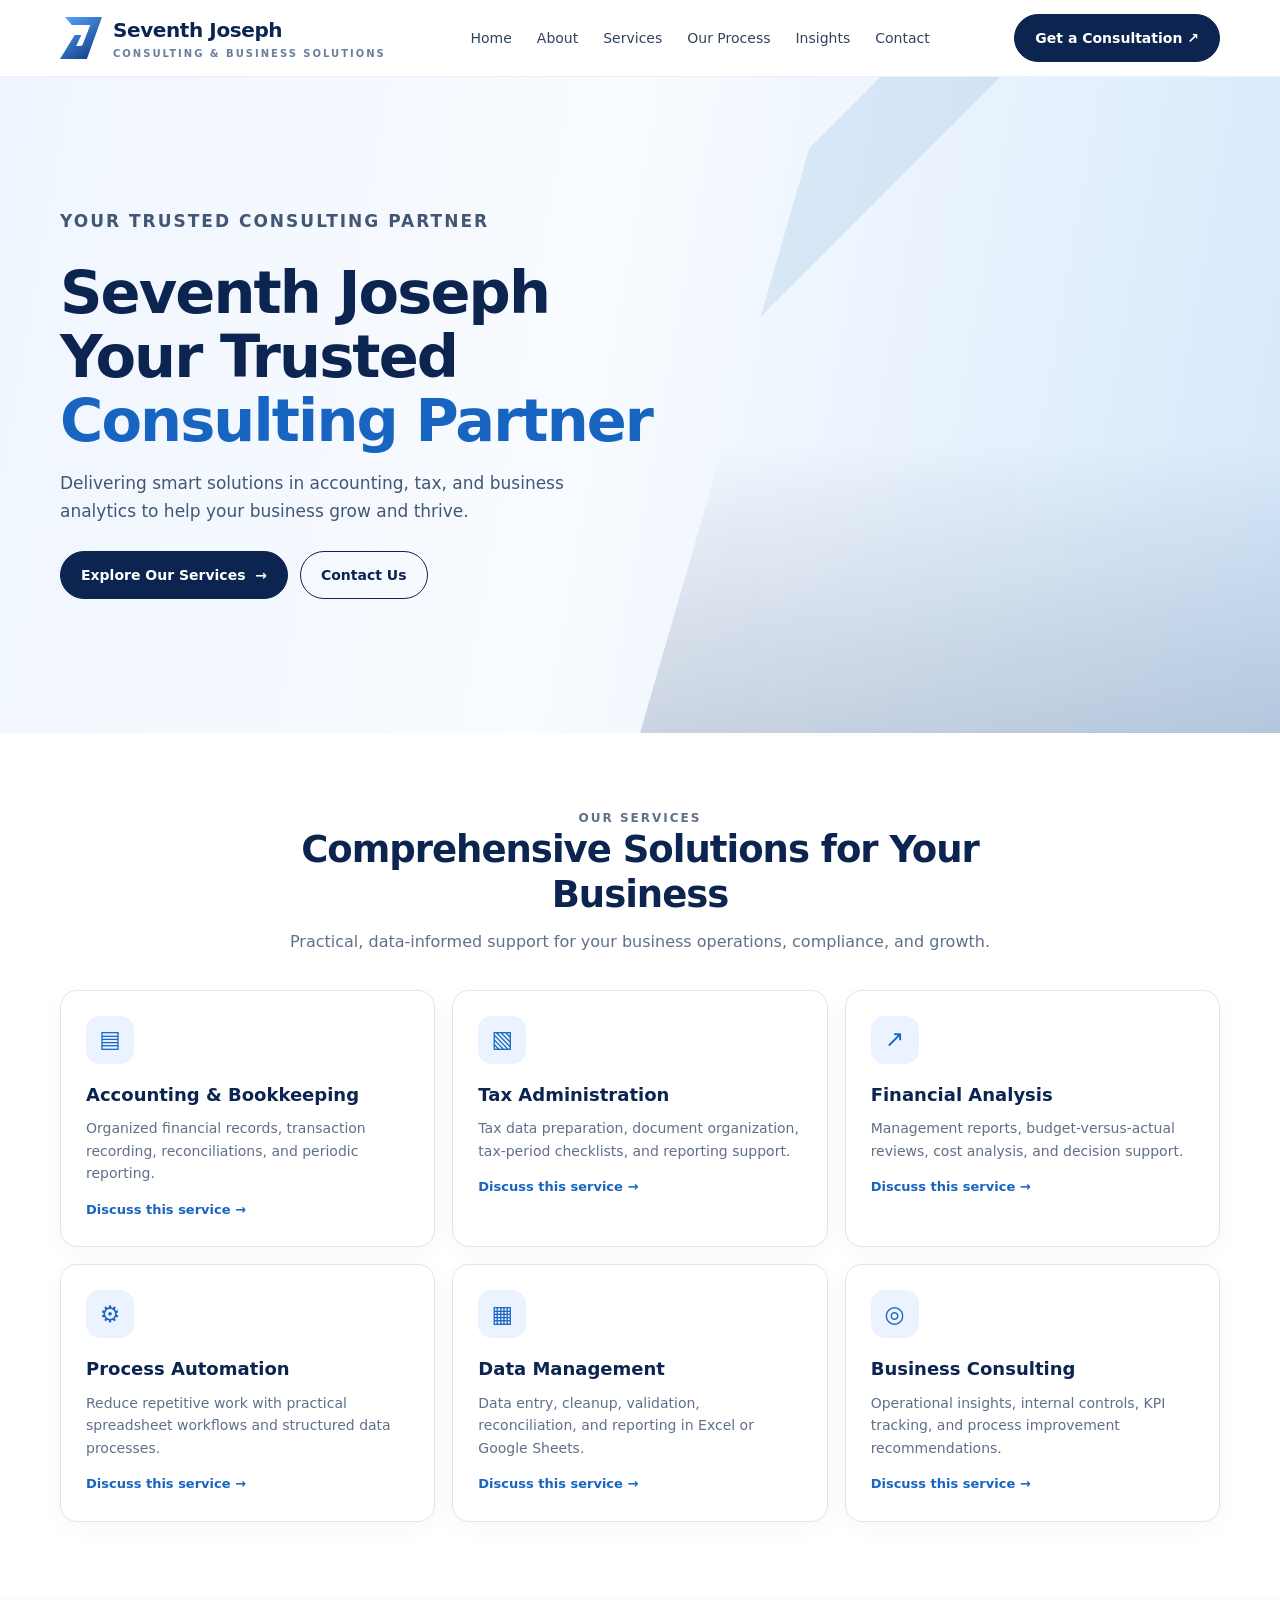
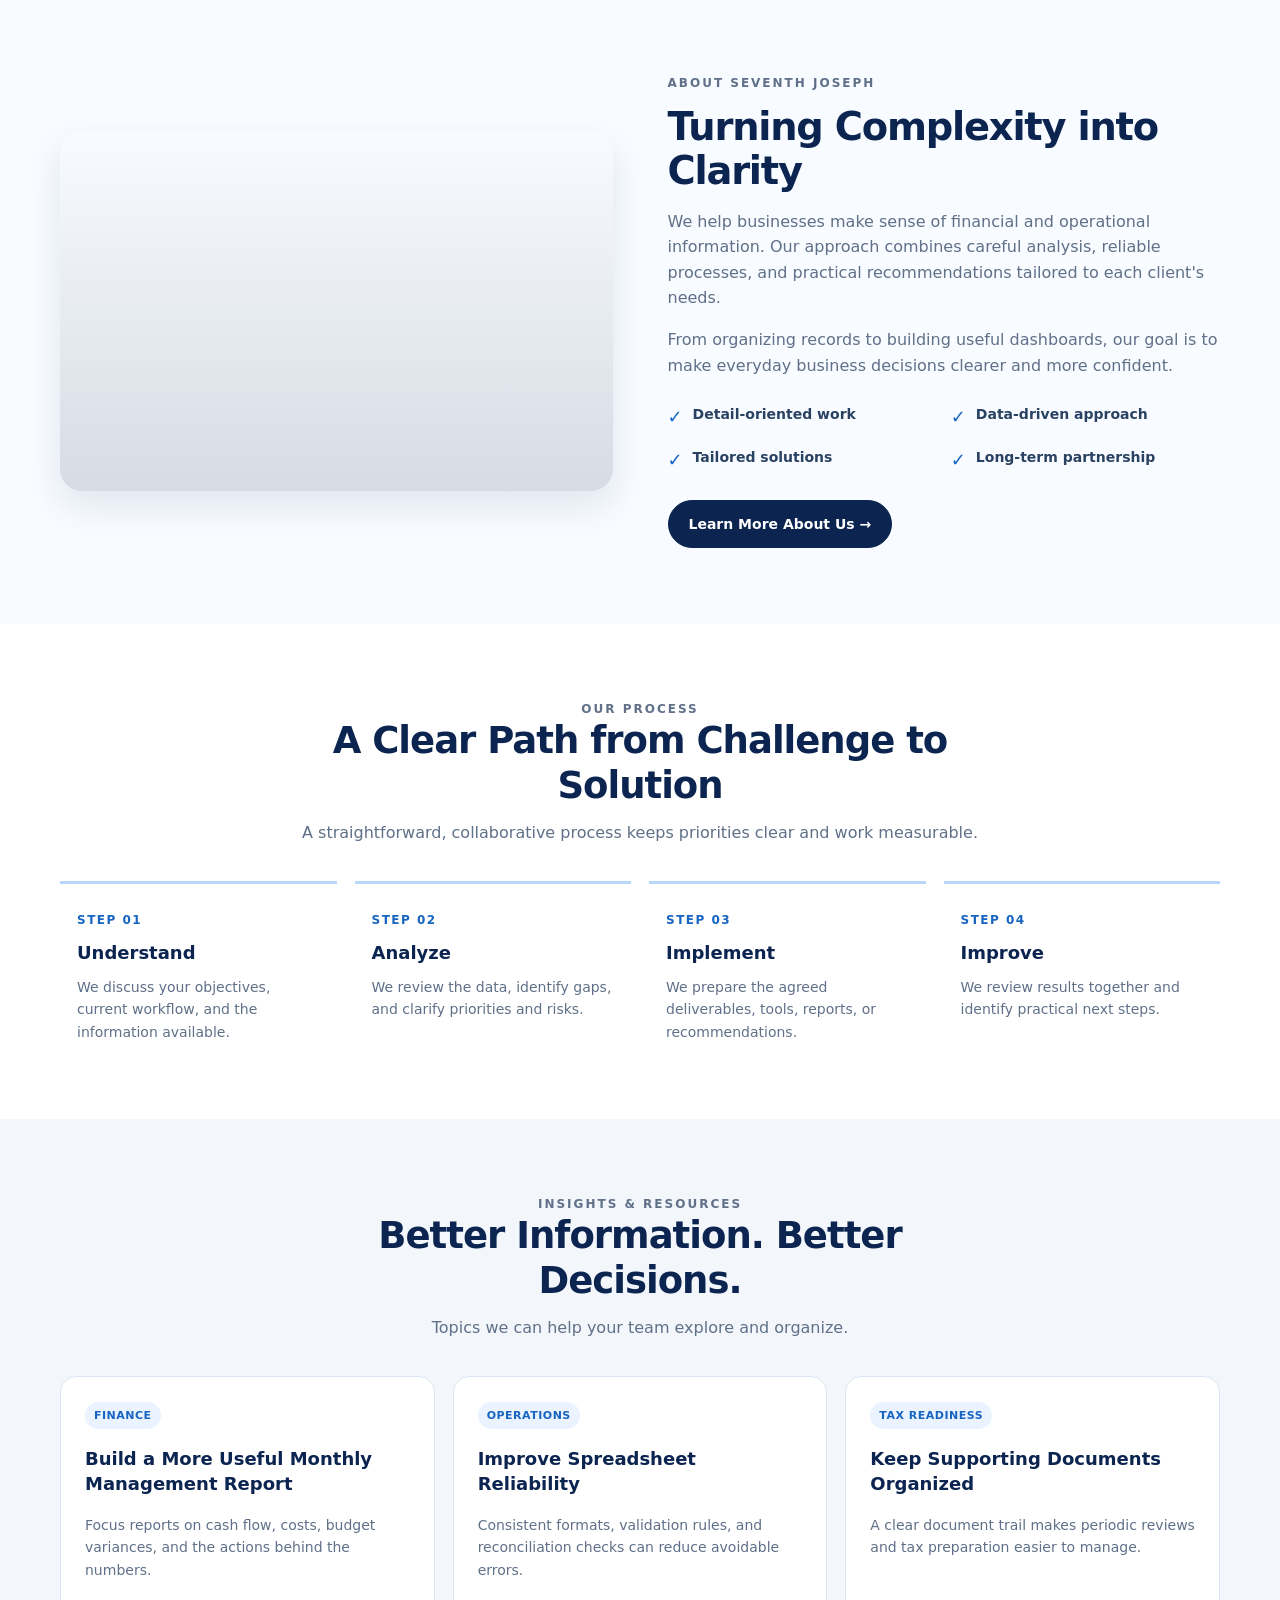
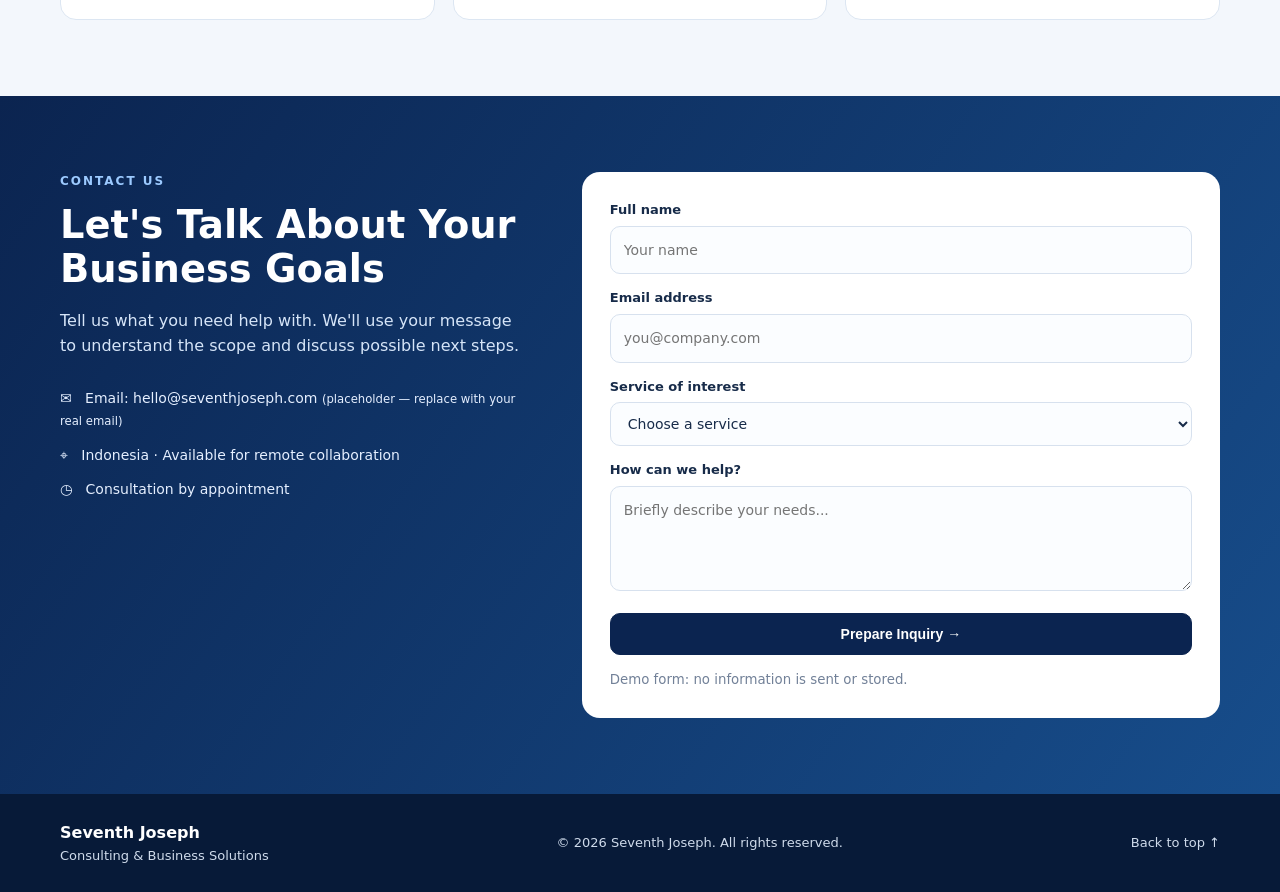
==== index.html @ 444e90b0 "Pindahkan website Seventh Joseph dari Netlify" ====
<!DOCTYPE html>
<html lang="id">
<head>
<meta charset="utf-8">
<meta name="viewport" content="width=device-width, initial-scale=1">
<meta name="robots" content="index, follow">
<meta property="og:type" content="website">
<meta property="og:title" content="Seventh Joseph | Consulting & Business Solutions">
<meta property="og:description" content="Smart solutions in accounting, tax, and business analytics to help your business grow.">
<meta name="theme-color" content="#0b2450">
<meta name="description" content="Seventh Joseph provides consulting services in accounting, tax administration, financial analysis, data management, process automation, and business consulting.">
<title>Seventh Joseph | Consulting & Business Solutions</title>
<style>
:root{--navy:#0b2450;--blue:#1765c1;--sky:#eaf3ff;--ink:#172b49;--muted:#5f7088;--line:#dce6f2;--white:#fff;--bg:#f8fbff}
*{box-sizing:border-box}html{scroll-behavior:smooth}body{margin:0;font-family:Inter,ui-sans-serif,system-ui,-apple-system,"Segoe UI",sans-serif;color:var(--ink);background:#fff;line-height:1.6}a{color:inherit;text-decoration:none}.container{width:min(1160px,92%);margin:auto}
header{position:sticky;top:0;z-index:20;background:rgba(255,255,255,.96);backdrop-filter:blur(12px);border-bottom:1px solid #edf1f7}
.nav{height:76px;display:flex;align-items:center;justify-content:space-between;gap:24px}.brand{display:flex;align-items:center;gap:11px;font-weight:800;color:var(--navy);letter-spacing:-.4px;font-size:20px}.logo{width:42px;height:42px;display:grid;place-items:center;background:linear-gradient(145deg,#56a8ff,#0b3678);color:#fff;font-size:25px;font-weight:900;clip-path:polygon(12% 0,100% 0,64% 100%,0 100%,35% 43%,55% 43%,42% 68%,53% 68%,72% 19%,28% 19%)}.brand small{display:block;font-size:10px;letter-spacing:2px;color:#68809e;font-weight:700}.navlinks{display:flex;gap:25px;align-items:center;font-size:14px;color:#30435f}.navlinks a:hover{color:var(--blue)}.btn{display:inline-flex;align-items:center;justify-content:center;gap:9px;padding:12px 20px;border-radius:999px;background:var(--navy);color:white;font-weight:700;border:1px solid var(--navy);font-size:14px;cursor:pointer;transition:.2s}.btn:hover{background:var(--blue);border-color:var(--blue);transform:translateY(-1px)}.btn.secondary{background:transparent;color:var(--navy)}.btn.secondary:hover{background:var(--sky)}.menu{display:none;background:none;border:0;font-size:25px;color:var(--navy)}
.hero{position:relative;overflow:hidden;background:linear-gradient(100deg,#f0f6ff 0%,#f8fbff 46%,#d6e8fb 100%);min-height:430px;display:flex;align-items:center}.hero:after{content:"";position:absolute;right:-3%;top:0;width:53%;height:100%;background:linear-gradient(135deg,transparent 0 18%,rgba(41,112,191,.12) 18% 27%,transparent 27%),linear-gradient(0deg,rgba(8,35,78,.18),transparent 45%),url('https://images.unsplash.com/photo-1486406146926-c627a92ad1ab?auto=format&fit=crop&w=1400&q=85') center/cover;clip-path:polygon(28% 0,100% 0,100% 100%,0 100%);opacity:.94}.hero .container{position:relative;z-index:1;padding-top:55px;padding-bottom:58px}.eyebrow{text-transform:uppercase;letter-spacing:2px;font-size:12px;font-weight:800;color:var(--blue);margin:0 0 12px}.hero h1{font-size:clamp(36px,5vw,59px);line-height:1.08;letter-spacing:-1.9px;max-width:650px;margin:0 0 18px;color:var(--navy)}.hero h1 span{color:var(--blue)}.hero p{font-size:17px;max-width:560px;color:#425773;margin:0 0 26px}.actions{display:flex;gap:12px;flex-wrap:wrap}
section{padding:76px 0}.section-head{text-align:center;max-width:720px;margin:0 auto 35px}.section-head h2{font-size:clamp(27px,3vw,37px);letter-spacing:-1px;line-height:1.2;color:var(--navy);margin:0 0 12px}.section-head p{margin:0;color:var(--muted)}.services{background:#fff}.grid{display:grid;grid-template-columns:repeat(3,1fr);gap:17px}.service{padding:25px;border:1px solid var(--line);border-radius:17px;background:white;box-shadow:0 6px 22px rgba(20,57,102,.035);transition:.2s}.service:hover{transform:translateY(-4px);box-shadow:0 12px 28px rgba(20,57,102,.09);border-color:#b9d5f7}.icon{width:48px;height:48px;border-radius:14px;background:var(--sky);color:var(--blue);display:grid;place-items:center;font-size:23px;margin-bottom:17px}.service h3{margin:0 0 8px;color:var(--navy);font-size:18px}.service p{margin:0;color:var(--muted);font-size:14px}.service .learn{display:inline-block;margin-top:15px;font-size:13px;font-weight:800;color:var(--blue)}
.about{background:var(--bg)}.about-layout{display:grid;grid-template-columns:1fr 1fr;gap:55px;align-items:center}.photo{min-height:360px;border-radius:22px;background:linear-gradient(0deg,rgba(8,31,65,.14),transparent),url('https://images.unsplash.com/photo-1497366754035-f200968a6e72?auto=format&fit=crop&w=1200&q=85') center/cover;box-shadow:0 15px 35px rgba(22,56,99,.1)}.about h2{font-size:clamp(30px,3vw,42px);line-height:1.14;letter-spacing:-1.2px;color:var(--navy);margin:0 0 15px}.about p{color:var(--muted)}.checks{display:grid;grid-template-columns:1fr 1fr;gap:14px;margin:25px 0}.check{display:flex;gap:10px;font-size:14px;font-weight:700;color:#2a4262}.check span{color:var(--blue);font-size:18px}
.process{background:#fff}.steps{display:grid;grid-template-columns:repeat(4,1fr);gap:18px}.step{border-top:3px solid #b9d7fb;padding:22px 17px 0}.number{font-size:12px;font-weight:900;color:var(--blue);letter-spacing:1.5px}.step h3{margin:8px 0;color:var(--navy);font-size:18px}.step p{font-size:14px;color:var(--muted);margin:0}
.insights{background:#f3f7fc}.insight-grid{display:grid;grid-template-columns:repeat(3,1fr);gap:18px}.insight{border-radius:16px;background:#fff;border:1px solid var(--line);padding:24px}.tag{display:inline-block;padding:5px 9px;border-radius:999px;background:#eaf3ff;color:var(--blue);font-size:11px;font-weight:800;text-transform:uppercase;letter-spacing:.5px}.insight h3{color:var(--navy);font-size:18px;line-height:1.35}.insight p{font-size:14px;color:var(--muted)}
.contact{background:linear-gradient(125deg,#0b2450,#174d8b);color:white}.contact-layout{display:grid;grid-template-columns:.85fr 1.15fr;gap:50px;align-items:start}.contact h2{font-size:clamp(30px,3vw,40px);line-height:1.15;margin:0 0 15px}.contact p{color:#d6e5f8}.contact-details{margin-top:28px;display:grid;gap:12px;color:#e5efff;font-size:14px}.form{background:#fff;color:var(--ink);padding:28px;border-radius:18px;display:grid;gap:14px}.form label{display:block;font-size:13px;font-weight:800;margin-bottom:5px}.form input,.form select,.form textarea{width:100%;border:1px solid #d7e1ee;border-radius:10px;padding:12px 13px;font:inherit;font-size:14px;background:#fbfdff;color:var(--ink)}.form textarea{min-height:105px;resize:vertical}.form .btn{width:100%;border-radius:10px}.notice{display:none;background:#e9f8ef;color:#17633b;padding:12px;border-radius:10px;font-size:14px}
footer{background:#071a38;color:#cfdbeb;padding:26px 0;font-size:13px}.footer-row{display:flex;align-items:center;justify-content:space-between;gap:20px;flex-wrap:wrap}.footer-brand{font-weight:800;color:white;font-size:16px}
@media(max-width:900px){.navlinks{gap:14px}.nav-cta{display:none}.hero:after{width:58%;opacity:.42}.hero h1{max-width:600px}.grid{grid-template-columns:repeat(2,1fr)}.about-layout,.contact-layout{grid-template-columns:1fr;gap:30px}.photo{min-height:280px}.steps{grid-template-columns:repeat(2,1fr)}}
@media(max-width:650px){.nav{height:68px}.menu{display:block}.navlinks{display:none;position:absolute;top:68px;left:0;right:0;background:white;border-bottom:1px solid var(--line);padding:18px 4%;flex-direction:column;align-items:flex-start;gap:16px}.navlinks.open{display:flex}.brand{font-size:17px}.hero{min-height:430px}.hero:after{width:100%;opacity:.16;clip-path:none}.hero .container{padding-top:45px;padding-bottom:48px}.hero h1{font-size:39px}.hero p{font-size:15px}.hero .btn{width:100%}section{padding:55px 0}.grid,.insight-grid{grid-template-columns:1fr}.steps{grid-template-columns:1fr}.checks{grid-template-columns:1fr}.form{padding:20px}.section-head{text-align:left}.footer-row{align-items:flex-start;flex-direction:column}}
</style>
</head>
<body>
<header>
  <div class="container nav">
    <a class="brand" href="#home" aria-label="Seventh Joseph home"><span class="logo">7</span><span>Seventh Joseph<small>CONSULTING & BUSINESS SOLUTIONS</small></span></a>
    <button class="menu" id="menuBtn" aria-label="Buka menu" aria-expanded="false">☰</button>
    <nav class="navlinks" id="navlinks" aria-label="Navigasi utama">
      <a href="#home">Home</a><a href="#about">About</a><a href="#services">Services</a><a href="#process">Our Process</a><a href="#insights">Insights</a><a href="#contact">Contact</a>
    </nav>
    <a class="btn nav-cta" href="#contact">Get a Consultation ↗</a>
  </div>
</header>
<main>
<section class="hero" id="home">
  <div class="container">
    <p class="eyebrow">Your trusted consulting partner</p>
    <h1>Seventh Joseph<br>Your Trusted <span>Consulting Partner</span></h1>
    <p>Delivering smart solutions in accounting, tax, and business analytics to help your business grow and thrive.</p>
    <div class="actions"><a class="btn" href="#services">Explore Our Services&nbsp; →</a><a class="btn secondary" href="#contact">Contact Us</a></div>
  </div>
</section>
<section class="services" id="services">
  <div class="container">
    <div class="section-head"><p class="eyebrow">Our services</p><h2>Comprehensive Solutions for Your Business</h2><p>Practical, data-informed support for your business operations, compliance, and growth.</p></div>
    <div class="grid">
      <article class="service"><div class="icon">▤</div><h3>Accounting & Bookkeeping</h3><p>Organized financial records, transaction recording, reconciliations, and periodic reporting.</p><a class="learn" href="#contact">Discuss this service →</a></article>
      <article class="service"><div class="icon">▧</div><h3>Tax Administration</h3><p>Tax data preparation, document organization, tax-period checklists, and reporting support.</p><a class="learn" href="#contact">Discuss this service →</a></article>
      <article class="service"><div class="icon">↗</div><h3>Financial Analysis</h3><p>Management reports, budget-versus-actual reviews, cost analysis, and decision support.</p><a class="learn" href="#contact">Discuss this service →</a></article>
      <article class="service"><div class="icon">⚙</div><h3>Process Automation</h3><p>Reduce repetitive work with practical spreadsheet workflows and structured data processes.</p><a class="learn" href="#contact">Discuss this service →</a></article>
      <article class="service"><div class="icon">▦</div><h3>Data Management</h3><p>Data entry, cleanup, validation, reconciliation, and reporting in Excel or Google Sheets.</p><a class="learn" href="#contact">Discuss this service →</a></article>
      <article class="service"><div class="icon">◎</div><h3>Business Consulting</h3><p>Operational insights, internal controls, KPI tracking, and process improvement recommendations.</p><a class="learn" href="#contact">Discuss this service →</a></article>
    </div>
  </div>
</section>
<section class="about" id="about">
  <div class="container about-layout">
    <div class="photo" role="img" aria-label="Modern workspace with office desk"></div>
    <div><p class="eyebrow">About Seventh Joseph</p><h2>Turning Complexity into Clarity</h2><p>We help businesses make sense of financial and operational information. Our approach combines careful analysis, reliable processes, and practical recommendations tailored to each client's needs.</p><p>From organizing records to building useful dashboards, our goal is to make everyday business decisions clearer and more confident.</p><div class="checks"><div class="check"><span>✓</span> Detail-oriented work</div><div class="check"><span>✓</span> Data-driven approach</div><div class="check"><span>✓</span> Tailored solutions</div><div class="check"><span>✓</span> Long-term partnership</div></div><a class="btn" href="#contact">Learn More About Us →</a></div>
  </div>
</section>
<section class="process" id="process">
  <div class="container"><div class="section-head"><p class="eyebrow">Our process</p><h2>A Clear Path from Challenge to Solution</h2><p>A straightforward, collaborative process keeps priorities clear and work measurable.</p></div>
  <div class="steps"><article class="step"><span class="number">STEP 01</span><h3>Understand</h3><p>We discuss your objectives, current workflow, and the information available.</p></article><article class="step"><span class="number">STEP 02</span><h3>Analyze</h3><p>We review the data, identify gaps, and clarify priorities and risks.</p></article><article class="step"><span class="number">STEP 03</span><h3>Implement</h3><p>We prepare the agreed deliverables, tools, reports, or recommendations.</p></article><article class="step"><span class="number">STEP 04</span><h3>Improve</h3><p>We review results together and identify practical next steps.</p></article></div>
  </div>
</section>
<section class="insights" id="insights">
  <div class="container"><div class="section-head"><p class="eyebrow">Insights & resources</p><h2>Better Information. Better Decisions.</h2><p>Topics we can help your team explore and organize.</p></div>
  <div class="insight-grid"><article class="insight"><span class="tag">Finance</span><h3>Build a More Useful Monthly Management Report</h3><p>Focus reports on cash flow, costs, budget variances, and the actions behind the numbers.</p></article><article class="insight"><span class="tag">Operations</span><h3>Improve Spreadsheet Reliability</h3><p>Consistent formats, validation rules, and reconciliation checks can reduce avoidable errors.</p></article><article class="insight"><span class="tag">Tax readiness</span><h3>Keep Supporting Documents Organized</h3><p>A clear document trail makes periodic reviews and tax preparation easier to manage.</p></article></div>
  </div>
</section>
<section class="contact" id="contact">
  <div class="container contact-layout">
    <div><p class="eyebrow" style="color:#9ccaff">Contact us</p><h2>Let's Talk About Your Business Goals</h2><p>Tell us what you need help with. We'll use your message to understand the scope and discuss possible next steps.</p><div class="contact-details"><div>✉ &nbsp; Email: hello@seventhjoseph.com <small>(placeholder — replace with your real email)</small></div><div>⌖ &nbsp; Indonesia · Available for remote collaboration</div><div>◷ &nbsp; Consultation by appointment</div></div></div>
    <form class="form" id="contactForm">
      <div><label for="name">Full name</label><input id="name" name="name" placeholder="Your name" required></div>
      <div><label for="email">Email address</label><input id="email" name="email" type="email" placeholder="you@company.com" required></div>
      <div><label for="service">Service of interest</label><select id="service" name="service" required><option value="">Choose a service</option><option>Accounting & Bookkeeping</option><option>Tax Administration</option><option>Financial Analysis</option><option>Process Automation</option><option>Data Management</option><option>Business Consulting</option><option>Other</option></select></div>
      <div><label for="message">How can we help?</label><textarea id="message" name="message" placeholder="Briefly describe your needs..." required></textarea></div>
      <div class="notice" id="notice">Your message is ready. This demo form does not send data yet; connect an email or form service before publishing.</div>
      <button class="btn" type="submit">Prepare Inquiry →</button>
      <small style="color:#728198">Demo form: no information is sent or stored.</small>
    </form>
  </div>
</section>
</main>
<footer><div class="container footer-row"><div><div class="footer-brand">Seventh Joseph</div><div>Consulting & Business Solutions</div></div><div>© <span id="year"></span> Seventh Joseph. All rights reserved.</div><div><a href="#home">Back to top ↑</a></div></div></footer>
<script>
const menuBtn=document.getElementById('menuBtn'),nav=document.getElementById('navlinks');
menuBtn.addEventListener('click',()=>{const open=nav.classList.toggle('open');menuBtn.setAttribute('aria-expanded',String(open));menuBtn.textContent=open?'×':'☰'});
nav.querySelectorAll('a').forEach(a=>a.addEventListener('click',()=>{nav.classList.remove('open');menuBtn.setAttribute('aria-expanded','false');menuBtn.textContent='☰'}));
document.getElementById('year').textContent=new Date().getFullYear();
document.getElementById('contactForm').addEventListener('submit',e=>{e.preventDefault();document.getElementById('notice').style.display='block';});
</script>
</body>
</html>
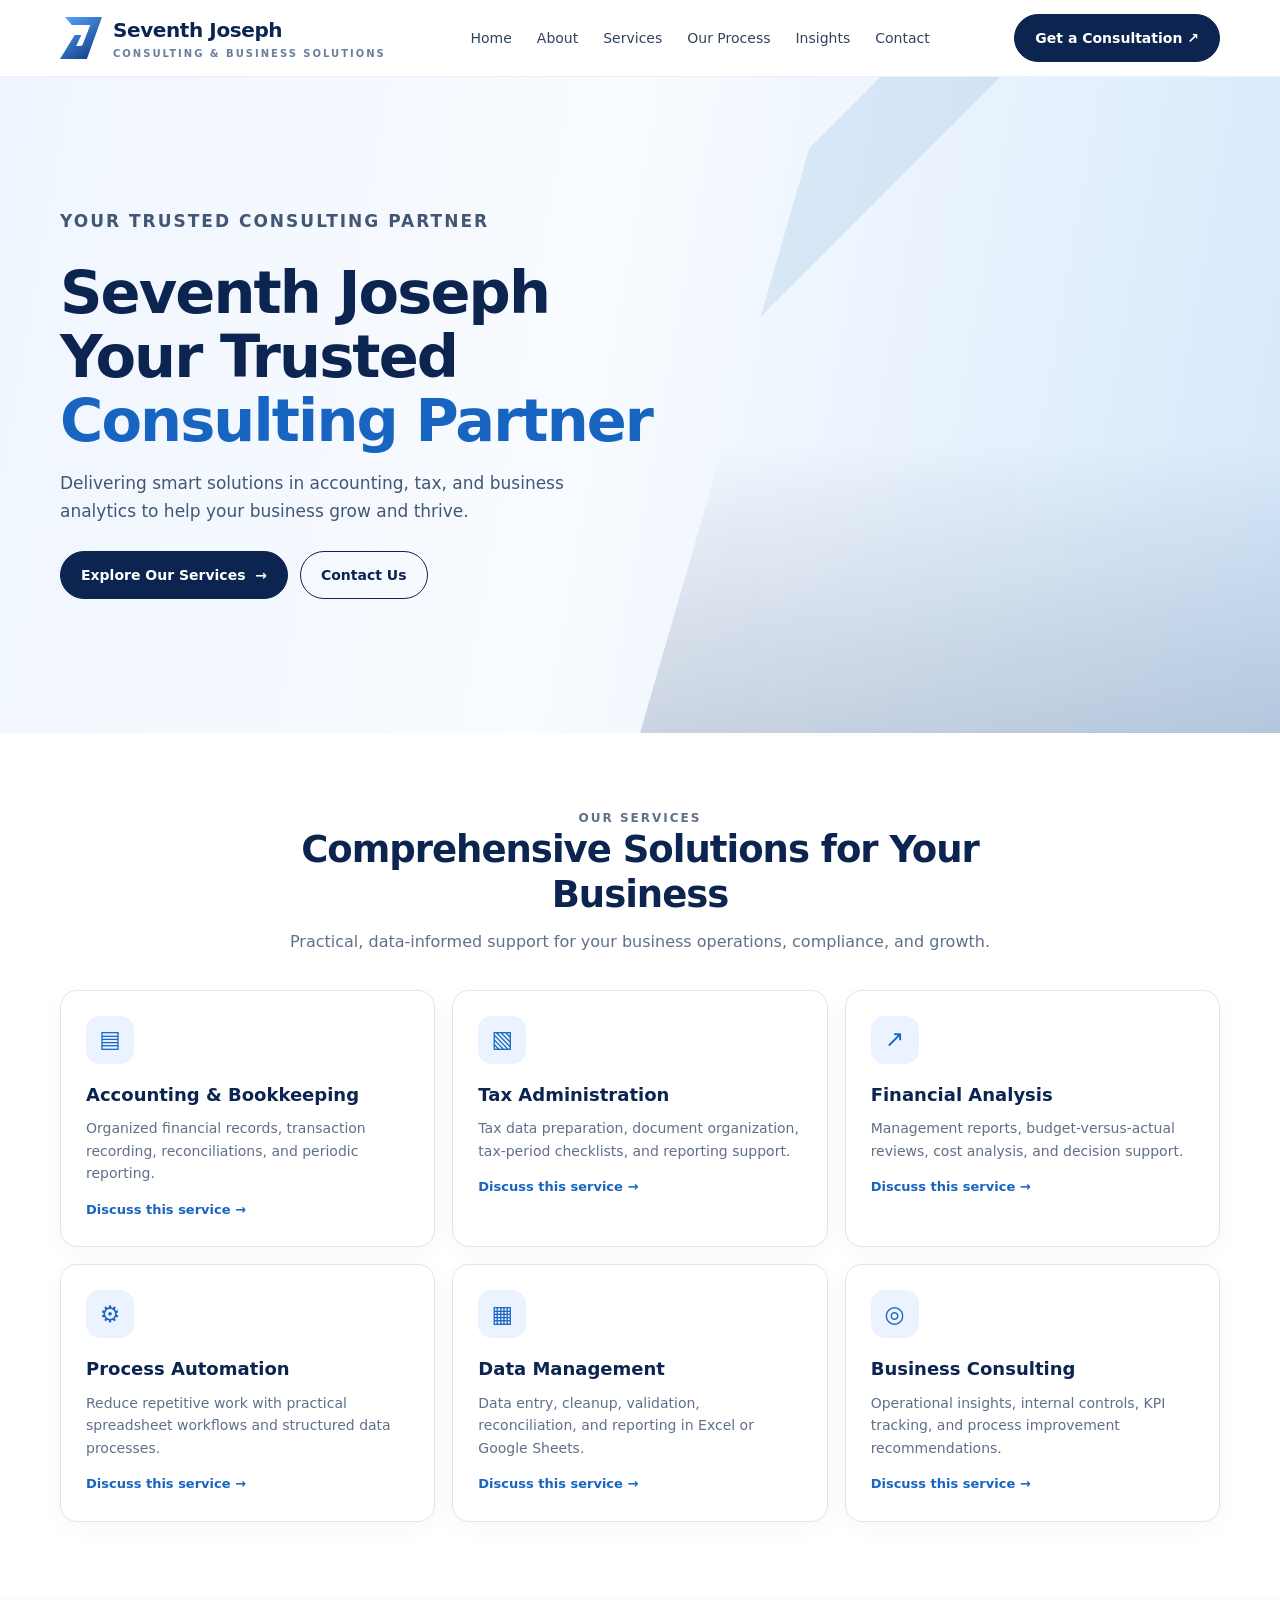
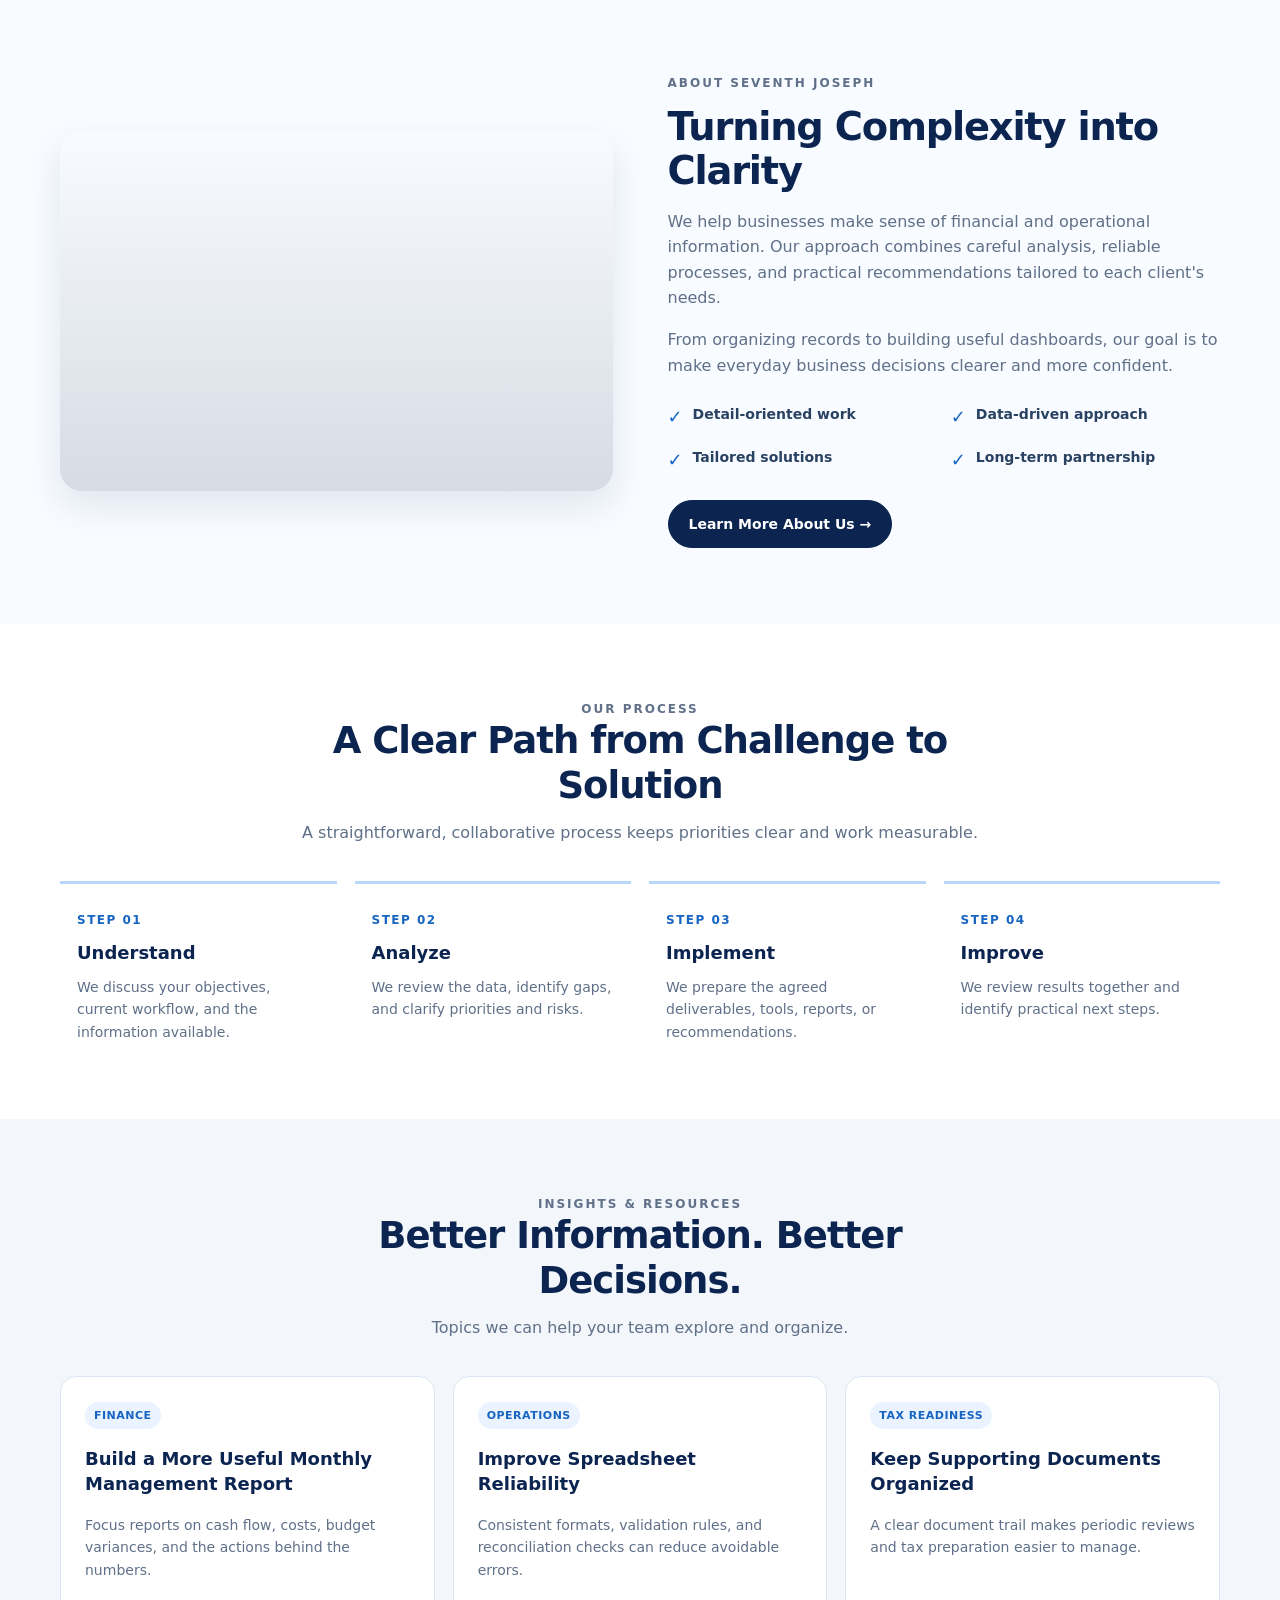
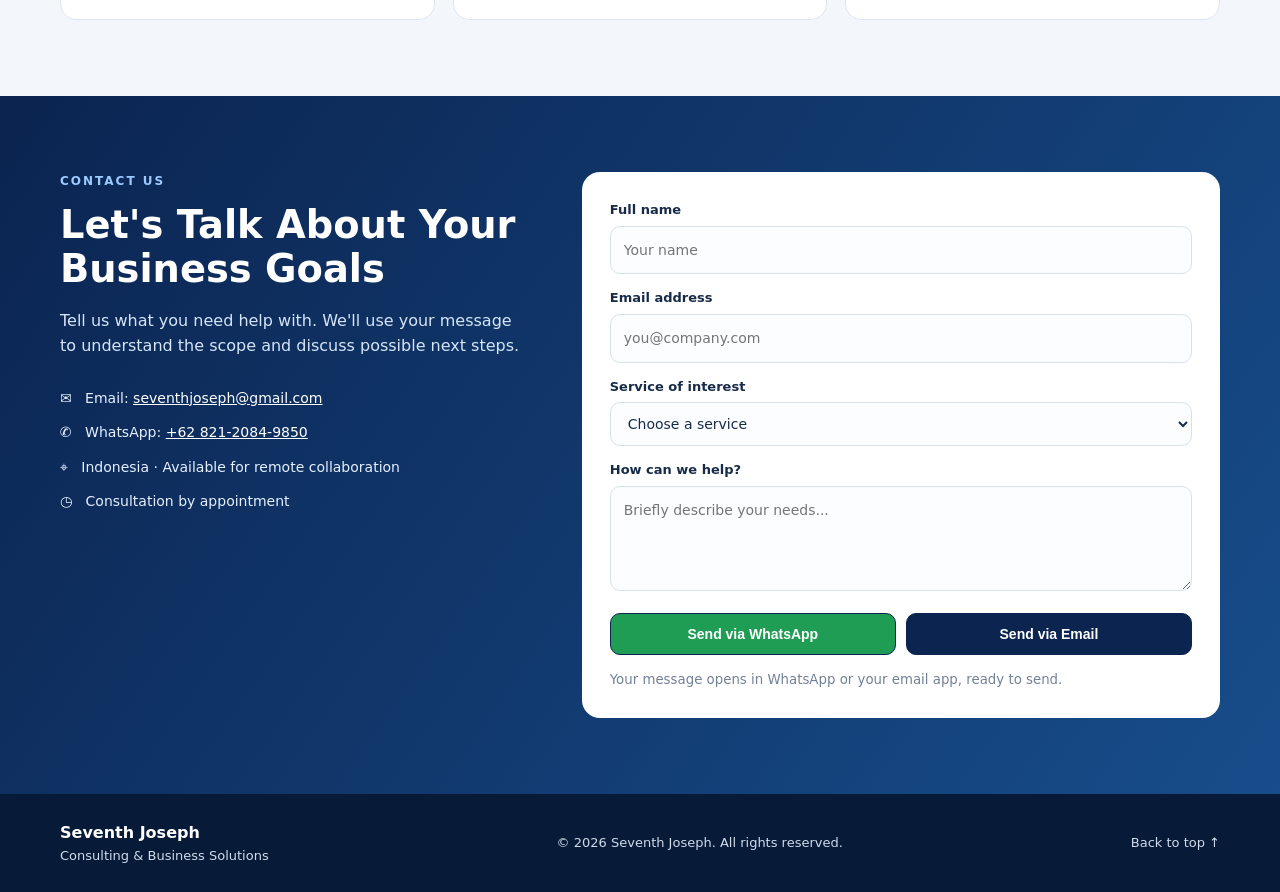
==== commit 49ca7faa: "Ganti email kontak dan aktifkan form via WhatsApp & Email" ====
--- a/index.html
+++ b/index.html
@@ -20,7 +20,7 @@
 .about{background:var(--bg)}.about-layout{display:grid;grid-template-columns:1fr 1fr;gap:55px;align-items:center}.photo{min-height:360px;border-radius:22px;background:linear-gradient(0deg,rgba(8,31,65,.14),transparent),url('https://images.unsplash.com/photo-1497366754035-f200968a6e72?auto=format&fit=crop&w=1200&q=85') center/cover;box-shadow:0 15px 35px rgba(22,56,99,.1)}.about h2{font-size:clamp(30px,3vw,42px);line-height:1.14;letter-spacing:-1.2px;color:var(--navy);margin:0 0 15px}.about p{color:var(--muted)}.checks{display:grid;grid-template-columns:1fr 1fr;gap:14px;margin:25px 0}.check{display:flex;gap:10px;font-size:14px;font-weight:700;color:#2a4262}.check span{color:var(--blue);font-size:18px}
 .process{background:#fff}.steps{display:grid;grid-template-columns:repeat(4,1fr);gap:18px}.step{border-top:3px solid #b9d7fb;padding:22px 17px 0}.number{font-size:12px;font-weight:900;color:var(--blue);letter-spacing:1.5px}.step h3{margin:8px 0;color:var(--navy);font-size:18px}.step p{font-size:14px;color:var(--muted);margin:0}
 .insights{background:#f3f7fc}.insight-grid{display:grid;grid-template-columns:repeat(3,1fr);gap:18px}.insight{border-radius:16px;background:#fff;border:1px solid var(--line);padding:24px}.tag{display:inline-block;padding:5px 9px;border-radius:999px;background:#eaf3ff;color:var(--blue);font-size:11px;font-weight:800;text-transform:uppercase;letter-spacing:.5px}.insight h3{color:var(--navy);font-size:18px;line-height:1.35}.insight p{font-size:14px;color:var(--muted)}
-.contact{background:linear-gradient(125deg,#0b2450,#174d8b);color:white}.contact-layout{display:grid;grid-template-columns:.85fr 1.15fr;gap:50px;align-items:start}.contact h2{font-size:clamp(30px,3vw,40px);line-height:1.15;margin:0 0 15px}.contact p{color:#d6e5f8}.contact-details{margin-top:28px;display:grid;gap:12px;color:#e5efff;font-size:14px}.form{background:#fff;color:var(--ink);padding:28px;border-radius:18px;display:grid;gap:14px}.form label{display:block;font-size:13px;font-weight:800;margin-bottom:5px}.form input,.form select,.form textarea{width:100%;border:1px solid #d7e1ee;border-radius:10px;padding:12px 13px;font:inherit;font-size:14px;background:#fbfdff;color:var(--ink)}.form textarea{min-height:105px;resize:vertical}.form .btn{width:100%;border-radius:10px}.notice{display:none;background:#e9f8ef;color:#17633b;padding:12px;border-radius:10px;font-size:14px}
+.contact{background:linear-gradient(125deg,#0b2450,#174d8b);color:white}.contact-layout{display:grid;grid-template-columns:.85fr 1.15fr;gap:50px;align-items:start}.contact h2{font-size:clamp(30px,3vw,40px);line-height:1.15;margin:0 0 15px}.contact p{color:#d6e5f8}.contact-details{margin-top:28px;display:grid;gap:12px;color:#e5efff;font-size:14px}.form{background:#fff;color:var(--ink);padding:28px;border-radius:18px;display:grid;gap:14px}.form label{display:block;font-size:13px;font-weight:800;margin-bottom:5px}.form input,.form select,.form textarea{width:100%;border:1px solid #d7e1ee;border-radius:10px;padding:12px 13px;font:inherit;font-size:14px;background:#fbfdff;color:var(--ink)}.form textarea{min-height:105px;resize:vertical}.form .btn{width:100%;border-radius:10px}.send-row{display:grid;grid-template-columns:1fr 1fr;gap:10px}.form .btn.wa{background:#1f9d55}.form .btn.wa:hover{background:#178246}.contact-details a{color:#fff;text-decoration:underline}@media(max-width:500px){.send-row{grid-template-columns:1fr}}
 footer{background:#071a38;color:#cfdbeb;padding:26px 0;font-size:13px}.footer-row{display:flex;align-items:center;justify-content:space-between;gap:20px;flex-wrap:wrap}.footer-brand{font-weight:800;color:white;font-size:16px}
 @media(max-width:900px){.navlinks{gap:14px}.nav-cta{display:none}.hero:after{width:58%;opacity:.42}.hero h1{max-width:600px}.grid{grid-template-columns:repeat(2,1fr)}.about-layout,.contact-layout{grid-template-columns:1fr;gap:30px}.photo{min-height:280px}.steps{grid-template-columns:repeat(2,1fr)}}
 @media(max-width:650px){.nav{height:68px}.menu{display:block}.navlinks{display:none;position:absolute;top:68px;left:0;right:0;background:white;border-bottom:1px solid var(--line);padding:18px 4%;flex-direction:column;align-items:flex-start;gap:16px}.navlinks.open{display:flex}.brand{font-size:17px}.hero{min-height:430px}.hero:after{width:100%;opacity:.16;clip-path:none}.hero .container{padding-top:45px;padding-bottom:48px}.hero h1{font-size:39px}.hero p{font-size:15px}.hero .btn{width:100%}section{padding:55px 0}.grid,.insight-grid{grid-template-columns:1fr}.steps{grid-template-columns:1fr}.checks{grid-template-columns:1fr}.form{padding:20px}.section-head{text-align:left}.footer-row{align-items:flex-start;flex-direction:column}}
@@ -77,15 +77,14 @@
 </section>
 <section class="contact" id="contact">
   <div class="container contact-layout">
-    <div><p class="eyebrow" style="color:#9ccaff">Contact us</p><h2>Let's Talk About Your Business Goals</h2><p>Tell us what you need help with. We'll use your message to understand the scope and discuss possible next steps.</p><div class="contact-details"><div>✉ &nbsp; Email: hello@seventhjoseph.com <small>(placeholder — replace with your real email)</small></div><div>⌖ &nbsp; Indonesia · Available for remote collaboration</div><div>◷ &nbsp; Consultation by appointment</div></div></div>
+    <div><p class="eyebrow" style="color:#9ccaff">Contact us</p><h2>Let's Talk About Your Business Goals</h2><p>Tell us what you need help with. We'll use your message to understand the scope and discuss possible next steps.</p><div class="contact-details"><div>✉ &nbsp; Email: <a href="mailto:seventhjoseph@gmail.com">seventhjoseph@gmail.com</a></div><div>✆ &nbsp; WhatsApp: <a href="https://wa.me/6282120849850" target="_blank" rel="noopener">+62 821-2084-9850</a></div><div>⌖ &nbsp; Indonesia · Available for remote collaboration</div><div>◷ &nbsp; Consultation by appointment</div></div></div>
     <form class="form" id="contactForm">
       <div><label for="name">Full name</label><input id="name" name="name" placeholder="Your name" required></div>
       <div><label for="email">Email address</label><input id="email" name="email" type="email" placeholder="you@company.com" required></div>
       <div><label for="service">Service of interest</label><select id="service" name="service" required><option value="">Choose a service</option><option>Accounting & Bookkeeping</option><option>Tax Administration</option><option>Financial Analysis</option><option>Process Automation</option><option>Data Management</option><option>Business Consulting</option><option>Other</option></select></div>
       <div><label for="message">How can we help?</label><textarea id="message" name="message" placeholder="Briefly describe your needs..." required></textarea></div>
-      <div class="notice" id="notice">Your message is ready. This demo form does not send data yet; connect an email or form service before publishing.</div>
-      <button class="btn" type="submit">Prepare Inquiry →</button>
-      <small style="color:#728198">Demo form: no information is sent or stored.</small>
+      <div class="send-row"><button class="btn wa" type="submit" value="wa">Send via WhatsApp</button><button class="btn" type="submit" value="email">Send via Email</button></div>
+      <small style="color:#728198">Your message opens in WhatsApp or your email app, ready to send.</small>
     </form>
   </div>
 </section>
@@ -96,7 +95,16 @@
 menuBtn.addEventListener('click',()=>{const open=nav.classList.toggle('open');menuBtn.setAttribute('aria-expanded',String(open));menuBtn.textContent=open?'×':'☰'});
 nav.querySelectorAll('a').forEach(a=>a.addEventListener('click',()=>{nav.classList.remove('open');menuBtn.setAttribute('aria-expanded','false');menuBtn.textContent='☰'}));
 document.getElementById('year').textContent=new Date().getFullYear();
-document.getElementById('contactForm').addEventListener('submit',e=>{e.preventDefault();document.getElementById('notice').style.display='block';});
+document.getElementById('contactForm').addEventListener('submit',e=>{
+  e.preventDefault();
+  const f=e.target,via=(e.submitter&&e.submitter.value)||'wa';
+  const text='Hello Seventh Joseph,\n\nName: '+f.name.value+'\nEmail: '+f.email.value+'\nService: '+f.service.value+'\n\n'+f.message.value;
+  if(via==='email'){
+    location.href='mailto:seventhjoseph@gmail.com?subject='+encodeURIComponent('Consultation inquiry: '+f.service.value)+'&body='+encodeURIComponent(text);
+  }else{
+    window.open('https://wa.me/6282120849850?text='+encodeURIComponent(text),'_blank','noopener');
+  }
+});
 </script>
 </body>
 </html>
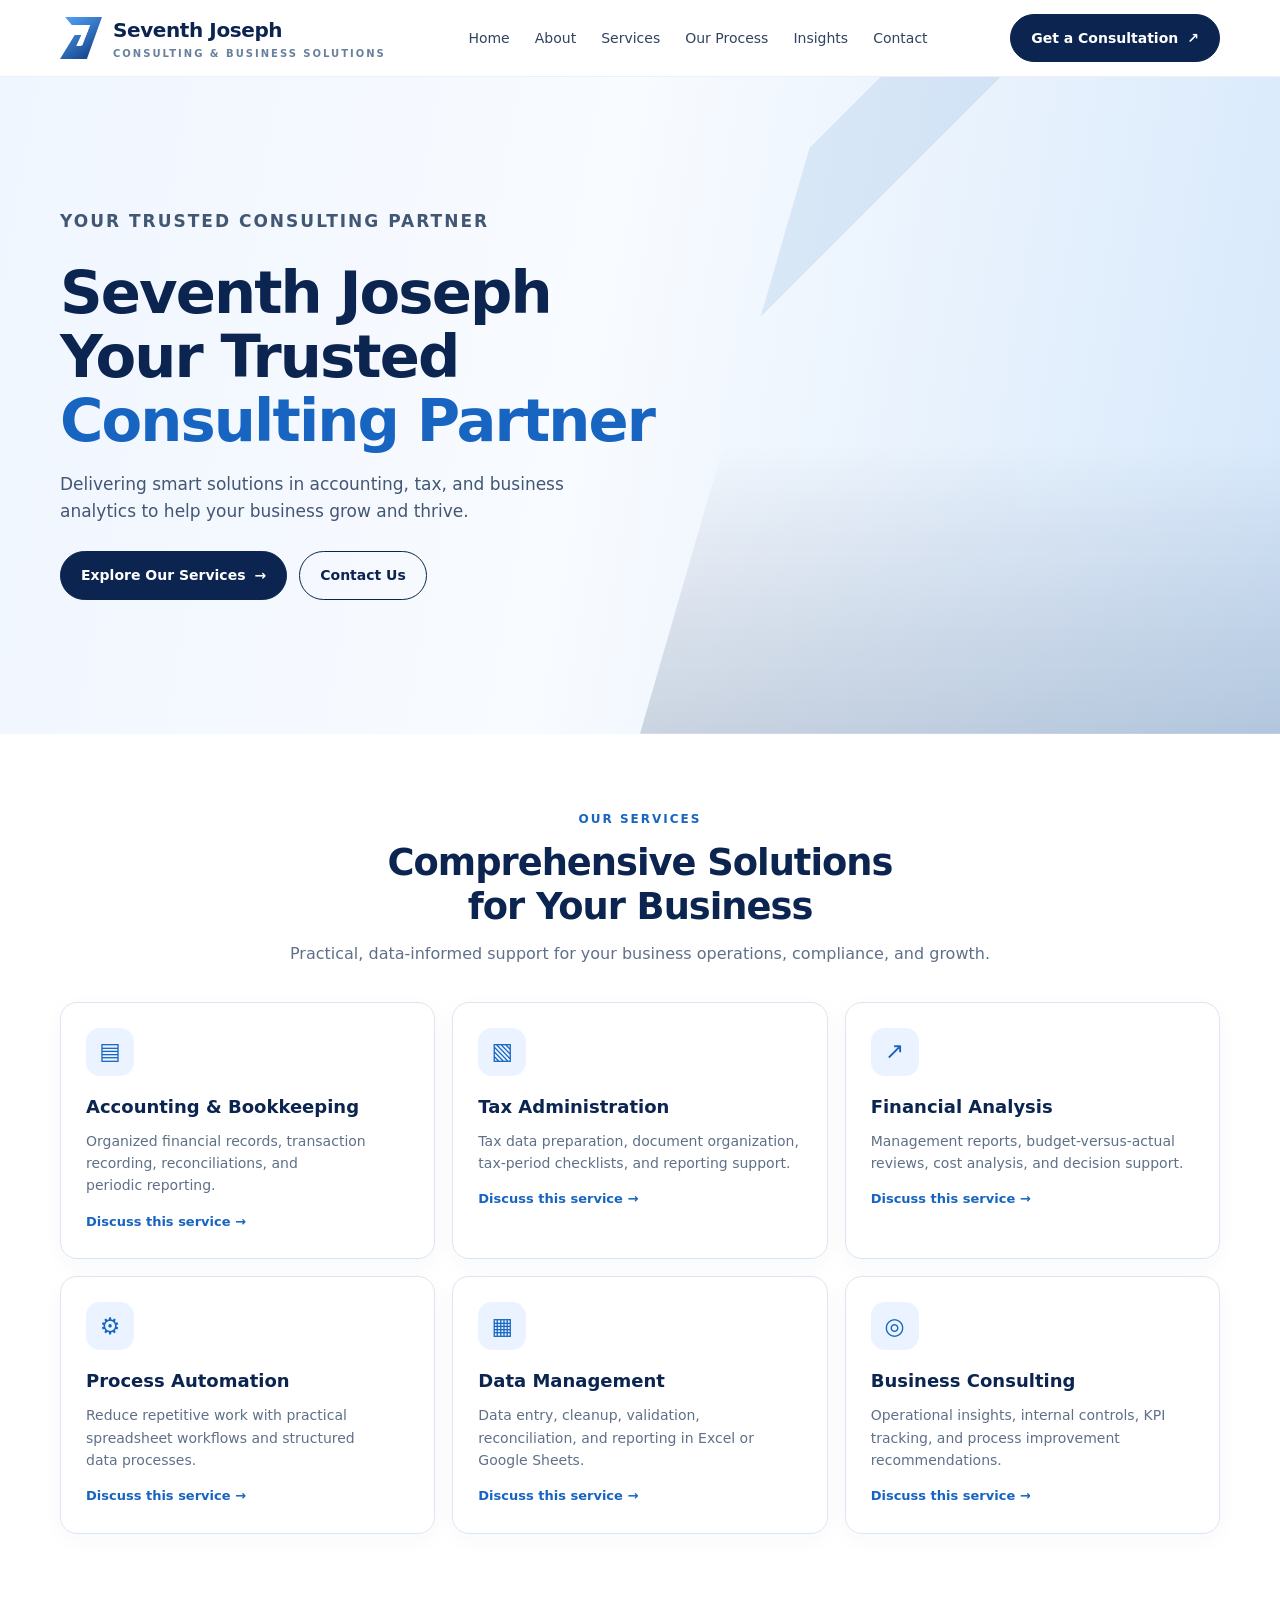
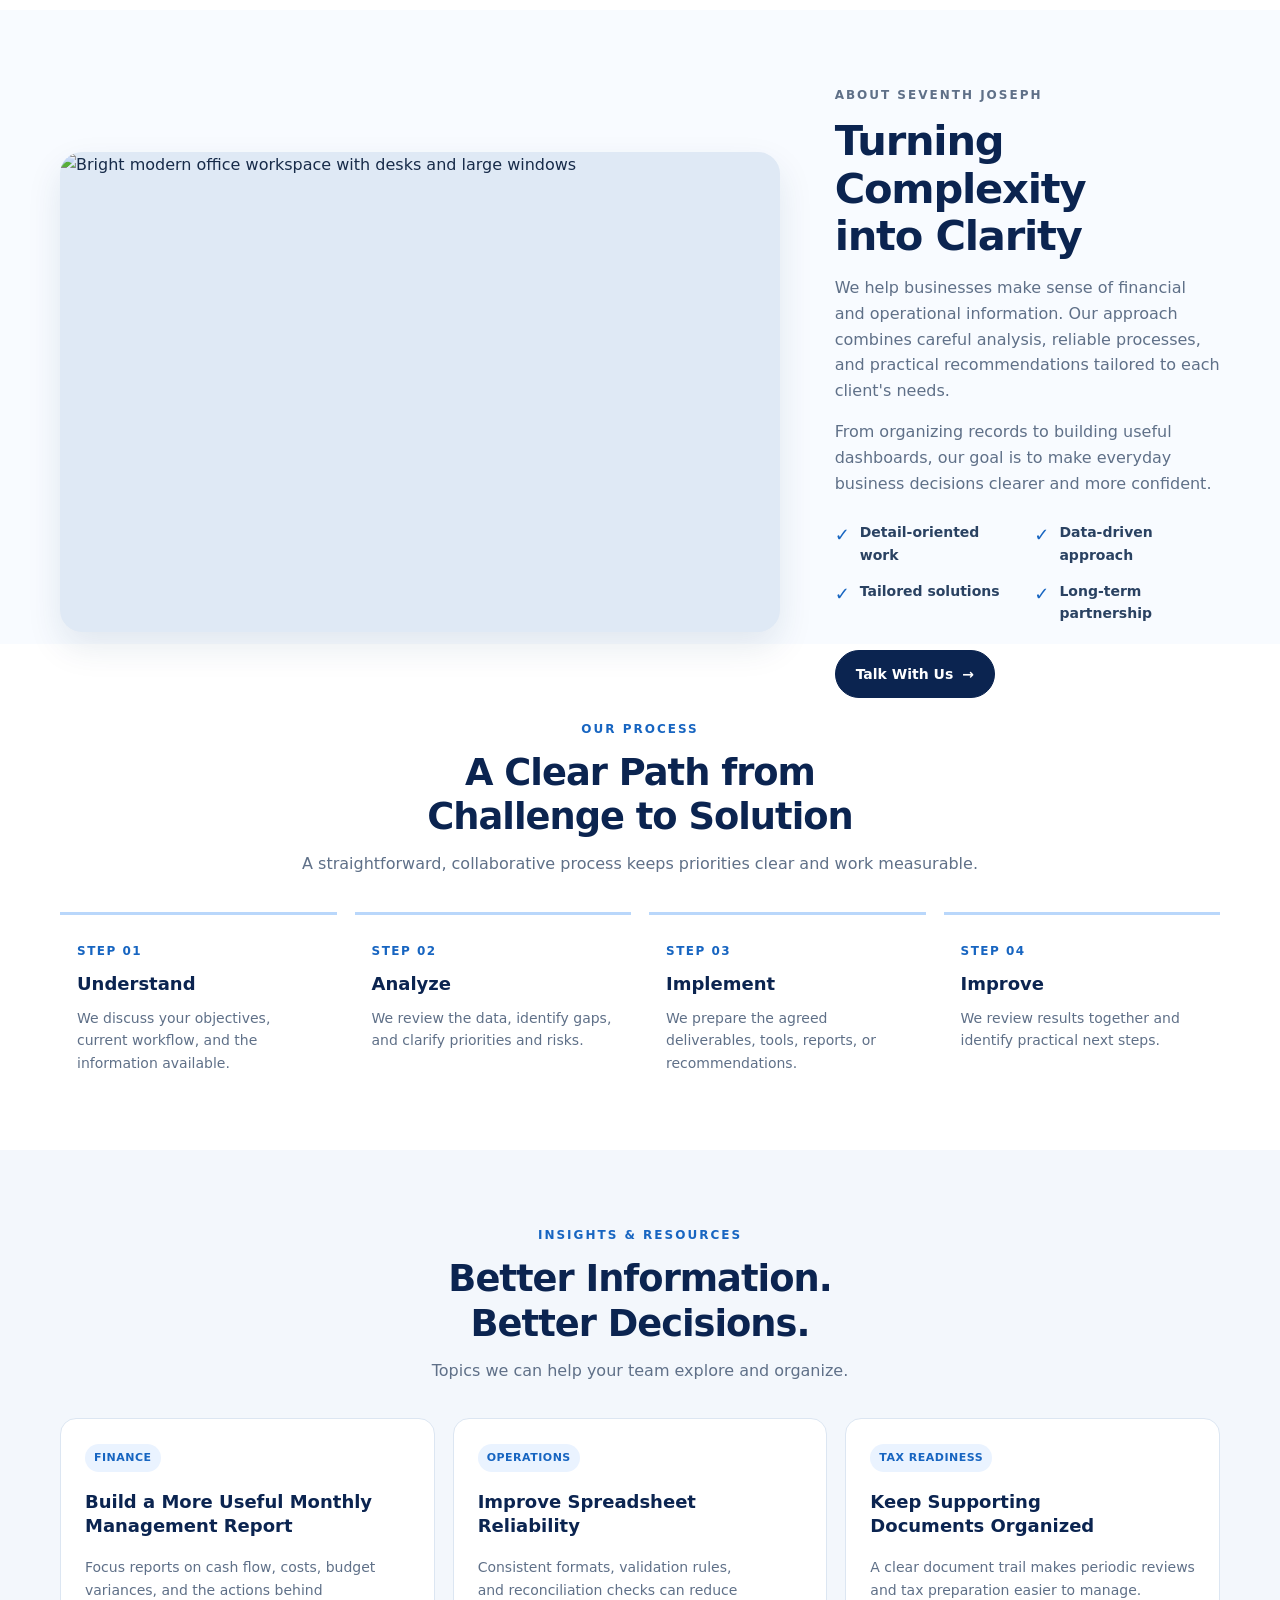
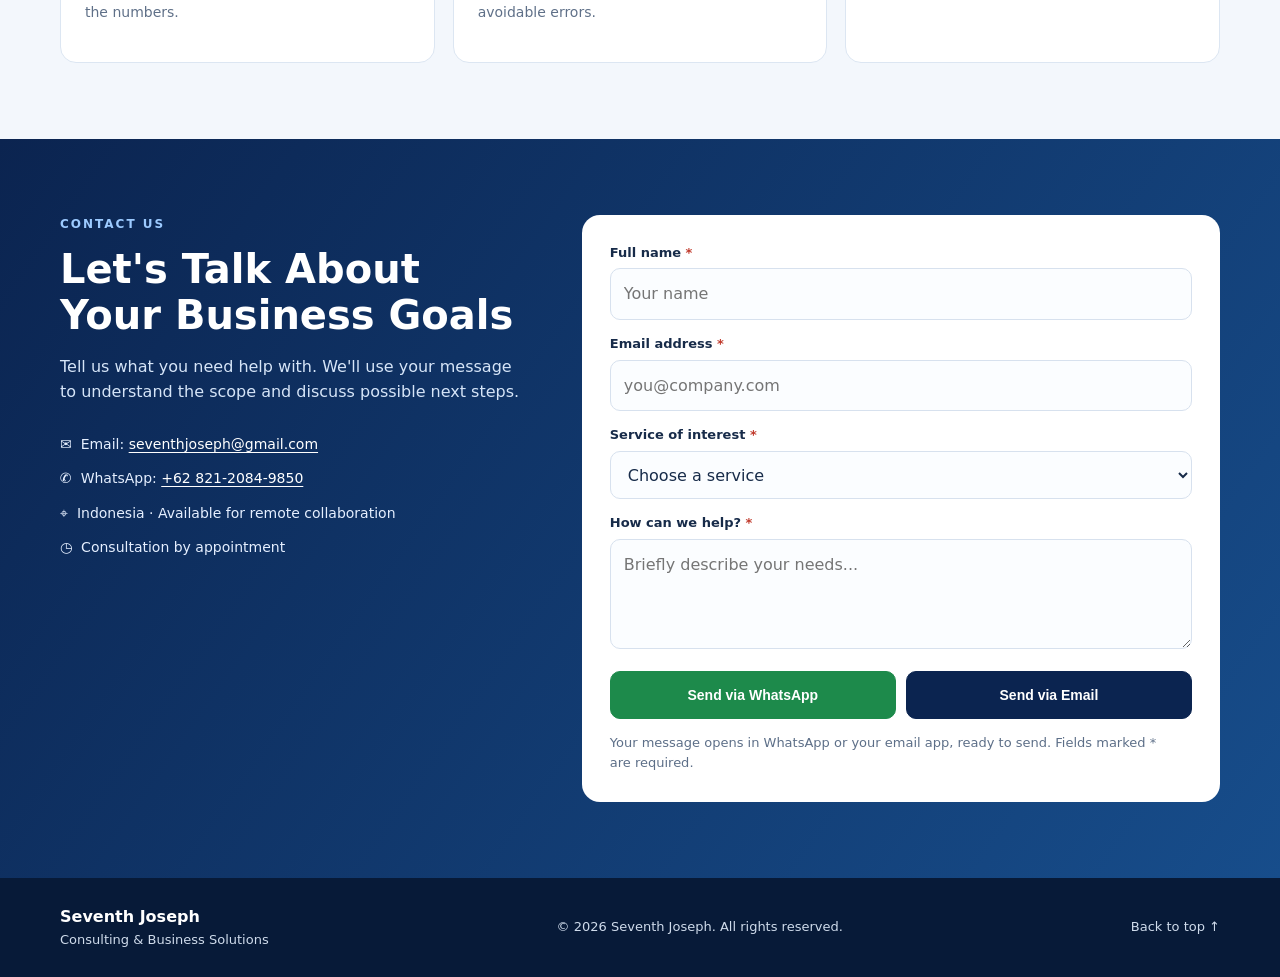
==== commit 7e5d5904: "Terapkan Modern Web Guidance: menu popover, form lebih baik, aksesibilitas, performa & SEO" ====
--- a/index.html
+++ b/index.html
@@ -1,104 +1,282 @@
 <!DOCTYPE html>
-<html lang="id">
+<html lang="en">
 <head>
 <meta charset="utf-8">
 <meta name="viewport" content="width=device-width, initial-scale=1">
+<title>Seventh Joseph | Consulting & Business Solutions</title>
+<meta name="description" content="Seventh Joseph provides consulting services in accounting, tax administration, financial analysis, data management, process automation, and business consulting in Indonesia.">
 <meta name="robots" content="index, follow">
+<link rel="canonical" href="https://seventhjoseph7-blip.github.io/seventh-joseph-website/">
+<meta name="theme-color" content="#0b2450">
+<meta name="color-scheme" content="light">
 <meta property="og:type" content="website">
+<meta property="og:url" content="https://seventhjoseph7-blip.github.io/seventh-joseph-website/">
 <meta property="og:title" content="Seventh Joseph | Consulting & Business Solutions">
 <meta property="og:description" content="Smart solutions in accounting, tax, and business analytics to help your business grow.">
-<meta name="theme-color" content="#0b2450">
-<meta name="description" content="Seventh Joseph provides consulting services in accounting, tax administration, financial analysis, data management, process automation, and business consulting.">
-<title>Seventh Joseph | Consulting & Business Solutions</title>
+<meta property="og:image" content="https://images.unsplash.com/photo-1486406146926-c627a92ad1ab?auto=format&fit=crop&w=1200&h=630&q=80">
+<link rel="preconnect" href="https://images.unsplash.com">
+<link rel="preload" as="image" fetchpriority="high" href="https://images.unsplash.com/photo-1486406146926-c627a92ad1ab?auto=format&fit=crop&w=1400&q=80">
+<script type="application/ld+json">
+{
+  "@context": "https://schema.org",
+  "@type": "ProfessionalService",
+  "name": "Seventh Joseph",
+  "description": "Consulting services in accounting, tax administration, financial analysis, data management, process automation, and business consulting.",
+  "url": "https://seventhjoseph7-blip.github.io/seventh-joseph-website/",
+  "email": "seventhjoseph@gmail.com",
+  "telephone": "+6282120849850",
+  "areaServed": "Indonesia",
+  "address": { "@type": "PostalAddress", "addressCountry": "ID" }
+}
+</script>
 <style>
-:root{--navy:#0b2450;--blue:#1765c1;--sky:#eaf3ff;--ink:#172b49;--muted:#5f7088;--line:#dce6f2;--white:#fff;--bg:#f8fbff}
-*{box-sizing:border-box}html{scroll-behavior:smooth}body{margin:0;font-family:Inter,ui-sans-serif,system-ui,-apple-system,"Segoe UI",sans-serif;color:var(--ink);background:#fff;line-height:1.6}a{color:inherit;text-decoration:none}.container{width:min(1160px,92%);margin:auto}
-header{position:sticky;top:0;z-index:20;background:rgba(255,255,255,.96);backdrop-filter:blur(12px);border-bottom:1px solid #edf1f7}
-.nav{height:76px;display:flex;align-items:center;justify-content:space-between;gap:24px}.brand{display:flex;align-items:center;gap:11px;font-weight:800;color:var(--navy);letter-spacing:-.4px;font-size:20px}.logo{width:42px;height:42px;display:grid;place-items:center;background:linear-gradient(145deg,#56a8ff,#0b3678);color:#fff;font-size:25px;font-weight:900;clip-path:polygon(12% 0,100% 0,64% 100%,0 100%,35% 43%,55% 43%,42% 68%,53% 68%,72% 19%,28% 19%)}.brand small{display:block;font-size:10px;letter-spacing:2px;color:#68809e;font-weight:700}.navlinks{display:flex;gap:25px;align-items:center;font-size:14px;color:#30435f}.navlinks a:hover{color:var(--blue)}.btn{display:inline-flex;align-items:center;justify-content:center;gap:9px;padding:12px 20px;border-radius:999px;background:var(--navy);color:white;font-weight:700;border:1px solid var(--navy);font-size:14px;cursor:pointer;transition:.2s}.btn:hover{background:var(--blue);border-color:var(--blue);transform:translateY(-1px)}.btn.secondary{background:transparent;color:var(--navy)}.btn.secondary:hover{background:var(--sky)}.menu{display:none;background:none;border:0;font-size:25px;color:var(--navy)}
-.hero{position:relative;overflow:hidden;background:linear-gradient(100deg,#f0f6ff 0%,#f8fbff 46%,#d6e8fb 100%);min-height:430px;display:flex;align-items:center}.hero:after{content:"";position:absolute;right:-3%;top:0;width:53%;height:100%;background:linear-gradient(135deg,transparent 0 18%,rgba(41,112,191,.12) 18% 27%,transparent 27%),linear-gradient(0deg,rgba(8,35,78,.18),transparent 45%),url('https://images.unsplash.com/photo-1486406146926-c627a92ad1ab?auto=format&fit=crop&w=1400&q=85') center/cover;clip-path:polygon(28% 0,100% 0,100% 100%,0 100%);opacity:.94}.hero .container{position:relative;z-index:1;padding-top:55px;padding-bottom:58px}.eyebrow{text-transform:uppercase;letter-spacing:2px;font-size:12px;font-weight:800;color:var(--blue);margin:0 0 12px}.hero h1{font-size:clamp(36px,5vw,59px);line-height:1.08;letter-spacing:-1.9px;max-width:650px;margin:0 0 18px;color:var(--navy)}.hero h1 span{color:var(--blue)}.hero p{font-size:17px;max-width:560px;color:#425773;margin:0 0 26px}.actions{display:flex;gap:12px;flex-wrap:wrap}
-section{padding:76px 0}.section-head{text-align:center;max-width:720px;margin:0 auto 35px}.section-head h2{font-size:clamp(27px,3vw,37px);letter-spacing:-1px;line-height:1.2;color:var(--navy);margin:0 0 12px}.section-head p{margin:0;color:var(--muted)}.services{background:#fff}.grid{display:grid;grid-template-columns:repeat(3,1fr);gap:17px}.service{padding:25px;border:1px solid var(--line);border-radius:17px;background:white;box-shadow:0 6px 22px rgba(20,57,102,.035);transition:.2s}.service:hover{transform:translateY(-4px);box-shadow:0 12px 28px rgba(20,57,102,.09);border-color:#b9d5f7}.icon{width:48px;height:48px;border-radius:14px;background:var(--sky);color:var(--blue);display:grid;place-items:center;font-size:23px;margin-bottom:17px}.service h3{margin:0 0 8px;color:var(--navy);font-size:18px}.service p{margin:0;color:var(--muted);font-size:14px}.service .learn{display:inline-block;margin-top:15px;font-size:13px;font-weight:800;color:var(--blue)}
-.about{background:var(--bg)}.about-layout{display:grid;grid-template-columns:1fr 1fr;gap:55px;align-items:center}.photo{min-height:360px;border-radius:22px;background:linear-gradient(0deg,rgba(8,31,65,.14),transparent),url('https://images.unsplash.com/photo-1497366754035-f200968a6e72?auto=format&fit=crop&w=1200&q=85') center/cover;box-shadow:0 15px 35px rgba(22,56,99,.1)}.about h2{font-size:clamp(30px,3vw,42px);line-height:1.14;letter-spacing:-1.2px;color:var(--navy);margin:0 0 15px}.about p{color:var(--muted)}.checks{display:grid;grid-template-columns:1fr 1fr;gap:14px;margin:25px 0}.check{display:flex;gap:10px;font-size:14px;font-weight:700;color:#2a4262}.check span{color:var(--blue);font-size:18px}
-.process{background:#fff}.steps{display:grid;grid-template-columns:repeat(4,1fr);gap:18px}.step{border-top:3px solid #b9d7fb;padding:22px 17px 0}.number{font-size:12px;font-weight:900;color:var(--blue);letter-spacing:1.5px}.step h3{margin:8px 0;color:var(--navy);font-size:18px}.step p{font-size:14px;color:var(--muted);margin:0}
-.insights{background:#f3f7fc}.insight-grid{display:grid;grid-template-columns:repeat(3,1fr);gap:18px}.insight{border-radius:16px;background:#fff;border:1px solid var(--line);padding:24px}.tag{display:inline-block;padding:5px 9px;border-radius:999px;background:#eaf3ff;color:var(--blue);font-size:11px;font-weight:800;text-transform:uppercase;letter-spacing:.5px}.insight h3{color:var(--navy);font-size:18px;line-height:1.35}.insight p{font-size:14px;color:var(--muted)}
-.contact{background:linear-gradient(125deg,#0b2450,#174d8b);color:white}.contact-layout{display:grid;grid-template-columns:.85fr 1.15fr;gap:50px;align-items:start}.contact h2{font-size:clamp(30px,3vw,40px);line-height:1.15;margin:0 0 15px}.contact p{color:#d6e5f8}.contact-details{margin-top:28px;display:grid;gap:12px;color:#e5efff;font-size:14px}.form{background:#fff;color:var(--ink);padding:28px;border-radius:18px;display:grid;gap:14px}.form label{display:block;font-size:13px;font-weight:800;margin-bottom:5px}.form input,.form select,.form textarea{width:100%;border:1px solid #d7e1ee;border-radius:10px;padding:12px 13px;font:inherit;font-size:14px;background:#fbfdff;color:var(--ink)}.form textarea{min-height:105px;resize:vertical}.form .btn{width:100%;border-radius:10px}.send-row{display:grid;grid-template-columns:1fr 1fr;gap:10px}.form .btn.wa{background:#1f9d55}.form .btn.wa:hover{background:#178246}.contact-details a{color:#fff;text-decoration:underline}@media(max-width:500px){.send-row{grid-template-columns:1fr}}
-footer{background:#071a38;color:#cfdbeb;padding:26px 0;font-size:13px}.footer-row{display:flex;align-items:center;justify-content:space-between;gap:20px;flex-wrap:wrap}.footer-brand{font-weight:800;color:white;font-size:16px}
-@media(max-width:900px){.navlinks{gap:14px}.nav-cta{display:none}.hero:after{width:58%;opacity:.42}.hero h1{max-width:600px}.grid{grid-template-columns:repeat(2,1fr)}.about-layout,.contact-layout{grid-template-columns:1fr;gap:30px}.photo{min-height:280px}.steps{grid-template-columns:repeat(2,1fr)}}
-@media(max-width:650px){.nav{height:68px}.menu{display:block}.navlinks{display:none;position:absolute;top:68px;left:0;right:0;background:white;border-bottom:1px solid var(--line);padding:18px 4%;flex-direction:column;align-items:flex-start;gap:16px}.navlinks.open{display:flex}.brand{font-size:17px}.hero{min-height:430px}.hero:after{width:100%;opacity:.16;clip-path:none}.hero .container{padding-top:45px;padding-bottom:48px}.hero h1{font-size:39px}.hero p{font-size:15px}.hero .btn{width:100%}section{padding:55px 0}.grid,.insight-grid{grid-template-columns:1fr}.steps{grid-template-columns:1fr}.checks{grid-template-columns:1fr}.form{padding:20px}.section-head{text-align:left}.footer-row{align-items:flex-start;flex-direction:column}}
+@layer base, layout, components, responsive;
+
+@layer base {
+  :root{--navy:#0b2450;--blue:#1765c1;--sky:#eaf3ff;--ink:#172b49;--muted:#5f7088;--line:#dce6f2;--bg:#f8fbff;--focus:#56a8ff}
+  *,*::before,*::after{box-sizing:border-box}
+  body{margin:0;font-family:Inter,ui-sans-serif,system-ui,-apple-system,"Segoe UI",sans-serif;color:var(--ink);background:#fff;line-height:1.6}
+  a{color:inherit;text-decoration:none}
+  img{max-width:100%;display:block}
+  h1,h2,h3{text-wrap:balance}
+  p{text-wrap:pretty}
+  :focus-visible{outline:3px solid var(--focus);outline-offset:3px;border-radius:6px}
+  .contact :focus-visible{outline-color:#9ccaff}
+  :where(ul,ol).plain{list-style:none;margin:0;padding:0}
+  :target{scroll-margin-top:84px}
+  @media (prefers-reduced-motion:no-preference){html{scroll-behavior:smooth}}
+}
+
+@layer layout {
+  .container{width:min(1160px,92%);margin-inline:auto}
+  header{position:sticky;top:0;z-index:20;background:rgba(255,255,255,.96);backdrop-filter:blur(12px);border-bottom:1px solid #edf1f7}
+  .nav{min-block-size:76px;display:flex;align-items:center;justify-content:space-between;gap:24px}
+  section{padding-block:76px;scroll-margin-top:76px}
+  .section-head{text-align:center;max-width:720px;margin:0 auto 35px}
+  .section-head h2{font-size:clamp(1.7rem,1.2rem + 1.6vw,2.3rem);letter-spacing:-1px;line-height:1.2;color:var(--navy);margin:0 0 12px}
+  .section-head p{margin:0;color:var(--muted)}
+}
+
+@layer components {
+  .brand{display:flex;align-items:center;gap:11px;font-weight:800;color:var(--navy);letter-spacing:-.4px;font-size:1.25rem}
+  .logo{width:42px;height:42px;display:grid;place-items:center;background:linear-gradient(145deg,#56a8ff,#0b3678);color:#fff;font-size:25px;font-weight:900;clip-path:polygon(12% 0,100% 0,64% 100%,0 100%,35% 43%,55% 43%,42% 68%,53% 68%,72% 19%,28% 19%)}
+  .brand small{display:block;font-size:.625rem;letter-spacing:2px;color:#68809e;font-weight:700}
+
+  /* Navigation: a native popover on small screens, a plain inline list on large screens */
+  .navlinks{display:block;position:static;inset:auto;margin:0;padding:0;border:0;background:none;overflow:visible;color:#30435f;font-size:.875rem;width:auto;height:auto}
+  .navlinks ul{display:flex;gap:25px;align-items:center}
+  .navlinks a{display:inline-block;padding-block:6px}
+  .navlinks a:hover{color:var(--blue)}
+  .menu{display:none;background:none;border:0;font-size:25px;color:var(--navy);min-inline-size:48px;min-block-size:48px;cursor:pointer}
+  .menu .i-close{display:none}
+  header:has(.navlinks:popover-open) .menu .i-open{display:none}
+  header:has(.navlinks:popover-open) .menu .i-close{display:inline}
+
+  .btn{display:inline-flex;align-items:center;justify-content:center;gap:9px;padding:12px 20px;min-block-size:48px;border-radius:999px;background:var(--navy);color:#fff;font-weight:700;border:1px solid var(--navy);font-size:.875rem;cursor:pointer;transition:background-color .2s,border-color .2s,transform .2s}
+  .btn:hover{background:var(--blue);border-color:var(--blue)}
+  .nav-cta,.navlinks a{white-space:nowrap}
+  .btn.secondary{background:transparent;color:var(--navy)}
+  .btn.secondary:hover{background:var(--sky)}
+  @media (prefers-reduced-motion:no-preference){.btn:hover{transform:translateY(-1px)}}
+
+  .hero{position:relative;overflow:hidden;background:linear-gradient(100deg,#f0f6ff 0%,#f8fbff 46%,#d6e8fb 100%);min-height:430px;display:flex;align-items:center}
+  .hero::after{content:"";position:absolute;right:-3%;top:0;width:53%;height:100%;background:linear-gradient(135deg,transparent 0 18%,rgba(41,112,191,.12) 18% 27%,transparent 27%),linear-gradient(0deg,rgba(8,35,78,.18),transparent 45%),url('https://images.unsplash.com/photo-1486406146926-c627a92ad1ab?auto=format&fit=crop&w=1400&q=80') center/cover;clip-path:polygon(28% 0,100% 0,100% 100%,0 100%);opacity:.94}
+  .hero .container{position:relative;z-index:1;padding-block:55px 58px}
+  .eyebrow{text-transform:uppercase;letter-spacing:2px;font-size:.75rem;font-weight:800;color:var(--blue);margin:0 0 12px}
+  .hero h1{font-size:clamp(2.25rem,1.4rem + 3vw,3.7rem);line-height:1.08;letter-spacing:-1.9px;max-width:650px;margin:0 0 18px;color:var(--navy)}
+  .hero h1 span{color:var(--blue)}
+  .hero p{font-size:1.0625rem;max-width:560px;color:#425773;margin:0 0 26px}
+  .actions{display:flex;gap:12px;flex-wrap:wrap}
+
+  .grid{display:grid;grid-template-columns:repeat(3,1fr);gap:17px}
+  .service{padding:25px;border:1px solid var(--line);border-radius:17px;background:#fff;box-shadow:0 6px 22px rgba(20,57,102,.035);transition:box-shadow .2s,border-color .2s,transform .2s;block-size:100%}
+  .service:hover{box-shadow:0 12px 28px rgba(20,57,102,.09);border-color:#b9d5f7}
+  @media (prefers-reduced-motion:no-preference){.service:hover{transform:translateY(-4px)}}
+  .icon{width:48px;height:48px;border-radius:14px;background:var(--sky);color:var(--blue);display:grid;place-items:center;font-size:23px;margin-bottom:17px}
+  .service h3{margin:0 0 8px;color:var(--navy);font-size:1.125rem}
+  .service p{margin:0;color:var(--muted);font-size:.875rem}
+  .service .learn{display:inline-block;margin-top:15px;font-size:.8125rem;font-weight:800;color:var(--blue)}
+
+  .about{background:var(--bg)}
+  .about-layout{display:grid;grid-template-columns:1fr 1fr;gap:55px;align-items:center}
+  .photo{width:100%;height:100%;min-height:360px;max-height:480px;object-fit:cover;border-radius:22px;box-shadow:0 15px 35px rgba(22,56,99,.1);background:#dfe9f5}
+  .about h2{font-size:clamp(1.9rem,1.3rem + 1.8vw,2.6rem);line-height:1.14;letter-spacing:-1.2px;color:var(--navy);margin:0 0 15px}
+  .about p{color:var(--muted);max-width:65ch}
+  .checks{display:grid;grid-template-columns:1fr 1fr;gap:14px;margin:25px 0}
+  .checks li{display:flex;gap:10px;font-size:.875rem;font-weight:700;color:#2a4262}
+  .checks li span{color:var(--blue);font-size:18px}
+
+  .steps{display:grid;grid-template-columns:repeat(4,1fr);gap:18px}
+  .step{border-top:3px solid #b9d7fb;padding:22px 17px 0}
+  .number{font-size:.75rem;font-weight:900;color:var(--blue);letter-spacing:1.5px}
+  .step h3{margin:8px 0;color:var(--navy);font-size:1.125rem}
+  .step p{font-size:.875rem;color:var(--muted);margin:0}
+
+  .insights{background:#f3f7fc}
+  .insight-grid{display:grid;grid-template-columns:repeat(3,1fr);gap:18px}
+  .insight{border-radius:16px;background:#fff;border:1px solid var(--line);padding:24px;block-size:100%}
+  .tag{display:inline-block;padding:5px 9px;border-radius:999px;background:var(--sky);color:var(--blue);font-size:.6875rem;font-weight:800;text-transform:uppercase;letter-spacing:.5px}
+  .insight h3{color:var(--navy);font-size:1.125rem;line-height:1.35}
+  .insight p{font-size:.875rem;color:var(--muted)}
+
+  .contact{background:linear-gradient(125deg,#0b2450,#174d8b);color:#fff}
+  .contact-layout{display:grid;grid-template-columns:.85fr 1.15fr;gap:50px;align-items:start}
+  .contact h2{font-size:clamp(1.9rem,1.3rem + 1.6vw,2.5rem);line-height:1.15;margin:0 0 15px}
+  .contact p{color:#d6e5f8}
+  .contact-details{margin-top:28px;display:grid;gap:12px;color:#e5efff;font-size:.875rem;font-style:normal}
+  .contact-details a{color:#fff;text-decoration:underline;text-underline-offset:3px}
+
+  .form{background:#fff;color:var(--ink);padding:28px;border-radius:18px;display:grid;gap:14px}
+  .form label{display:block;font-size:.8125rem;font-weight:800;margin-bottom:5px}
+  .form label .req{color:#c0392b}
+  .form input,.form select,.form textarea{width:100%;min-block-size:48px;border:1px solid #d7e1ee;border-radius:10px;padding:12px 13px;font:inherit;font-size:max(1rem,1em);background:#fbfdff;color:var(--ink)}
+  .form textarea{min-height:110px;resize:vertical}
+  .form :is(input,select,textarea):user-invalid{border-color:#c0392b;background:#fff7f6}
+  .form .err{display:none;margin:5px 0 0;font-size:.8125rem;color:#c0392b}
+  .form :is(input,select,textarea):user-invalid + .err{display:block}
+  .form .btn{width:100%;border-radius:10px}
+  .send-row{display:grid;grid-template-columns:1fr 1fr;gap:10px}
+  .form .btn.wa{background:#1d8a4b;border-color:#1d8a4b}
+  .form .btn.wa:hover{background:#166f3c;border-color:#166f3c}
+  .form .form-note{color:#5d6f88;font-size:.8125rem;margin:0}
+
+  footer{background:#071a38;color:#cfdbeb;padding-block:26px;font-size:.8125rem}
+  .footer-row{display:flex;align-items:center;justify-content:space-between;gap:20px;flex-wrap:wrap}
+  .footer-brand{font-weight:800;color:#fff;font-size:1rem}
+}
+
+@layer responsive {
+  @media (max-width:900px){
+    .navlinks ul{gap:14px}
+    .nav-cta{display:none}
+    .hero::after{width:58%;opacity:.42}
+    .grid{grid-template-columns:repeat(2,1fr)}
+    .about-layout,.contact-layout{grid-template-columns:1fr;gap:30px}
+    .photo{min-height:280px;max-height:340px}
+    .steps{grid-template-columns:repeat(2,1fr)}
+  }
+  @media (max-width:650px){
+    .nav{min-block-size:68px}
+    .menu{display:inline-grid;place-items:center}
+    .navlinks:not(:popover-open){display:none}
+    .navlinks:popover-open{position:fixed;inset:68px 0 auto 0;width:100%;background:#fff;border-bottom:1px solid var(--line);padding:10px 4% 18px;box-shadow:0 18px 30px rgba(11,36,80,.12)}
+    .navlinks ul{flex-direction:column;align-items:stretch;gap:0}
+    .navlinks a{display:block;padding-block:12px;font-size:1rem}
+    .brand{font-size:1.0625rem}
+    .hero::after{width:100%;opacity:.16;clip-path:none}
+    .hero .container{padding-block:45px 48px}
+    .hero p{font-size:.9375rem}
+    .hero .btn{width:100%}
+    section{padding-block:55px}
+    .grid,.insight-grid,.steps,.checks{grid-template-columns:1fr}
+    .form{padding:20px}
+    .section-head{text-align:start}
+    .footer-row{align-items:flex-start;flex-direction:column}
+  }
+  @media (max-width:500px){.send-row{grid-template-columns:1fr}}
+}
 </style>
 </head>
 <body>
 <header>
   <div class="container nav">
-    <a class="brand" href="#home" aria-label="Seventh Joseph home"><span class="logo">7</span><span>Seventh Joseph<small>CONSULTING & BUSINESS SOLUTIONS</small></span></a>
-    <button class="menu" id="menuBtn" aria-label="Buka menu" aria-expanded="false">☰</button>
-    <nav class="navlinks" id="navlinks" aria-label="Navigasi utama">
-      <a href="#home">Home</a><a href="#about">About</a><a href="#services">Services</a><a href="#process">Our Process</a><a href="#insights">Insights</a><a href="#contact">Contact</a>
+    <a class="brand" href="#home" aria-label="Seventh Joseph, back to top"><span class="logo" aria-hidden="true">7</span><span>Seventh Joseph<small>CONSULTING & BUSINESS SOLUTIONS</small></span></a>
+    <button class="menu" type="button" popovertarget="navlinks" aria-label="Menu"><span class="i-open" aria-hidden="true">☰</span><span class="i-close" aria-hidden="true">×</span></button>
+    <nav class="navlinks" id="navlinks" popover="auto" aria-label="Main">
+      <ul class="plain">
+        <li><a href="#home">Home</a></li>
+        <li><a href="#about">About</a></li>
+        <li><a href="#services">Services</a></li>
+        <li><a href="#process">Our Process</a></li>
+        <li><a href="#insights">Insights</a></li>
+        <li><a href="#contact">Contact</a></li>
+      </ul>
     </nav>
-    <a class="btn nav-cta" href="#contact">Get a Consultation ↗</a>
+    <a class="btn nav-cta" href="#contact">Get a Consultation <span aria-hidden="true">↗</span></a>
   </div>
 </header>
 <main>
-<section class="hero" id="home">
+<section class="hero" id="home" aria-labelledby="hero-title">
   <div class="container">
     <p class="eyebrow">Your trusted consulting partner</p>
-    <h1>Seventh Joseph<br>Your Trusted <span>Consulting Partner</span></h1>
+    <h1 id="hero-title">Seventh Joseph<br>Your Trusted <span>Consulting Partner</span></h1>
     <p>Delivering smart solutions in accounting, tax, and business analytics to help your business grow and thrive.</p>
-    <div class="actions"><a class="btn" href="#services">Explore Our Services&nbsp; →</a><a class="btn secondary" href="#contact">Contact Us</a></div>
-  </div>
-</section>
-<section class="services" id="services">
+    <div class="actions"><a class="btn" href="#services">Explore Our Services <span aria-hidden="true">→</span></a><a class="btn secondary" href="#contact">Contact Us</a></div>
+  </div>
+</section>
+<section class="services" id="services" aria-labelledby="services-title">
   <div class="container">
-    <div class="section-head"><p class="eyebrow">Our services</p><h2>Comprehensive Solutions for Your Business</h2><p>Practical, data-informed support for your business operations, compliance, and growth.</p></div>
-    <div class="grid">
-      <article class="service"><div class="icon">▤</div><h3>Accounting & Bookkeeping</h3><p>Organized financial records, transaction recording, reconciliations, and periodic reporting.</p><a class="learn" href="#contact">Discuss this service →</a></article>
-      <article class="service"><div class="icon">▧</div><h3>Tax Administration</h3><p>Tax data preparation, document organization, tax-period checklists, and reporting support.</p><a class="learn" href="#contact">Discuss this service →</a></article>
-      <article class="service"><div class="icon">↗</div><h3>Financial Analysis</h3><p>Management reports, budget-versus-actual reviews, cost analysis, and decision support.</p><a class="learn" href="#contact">Discuss this service →</a></article>
-      <article class="service"><div class="icon">⚙</div><h3>Process Automation</h3><p>Reduce repetitive work with practical spreadsheet workflows and structured data processes.</p><a class="learn" href="#contact">Discuss this service →</a></article>
-      <article class="service"><div class="icon">▦</div><h3>Data Management</h3><p>Data entry, cleanup, validation, reconciliation, and reporting in Excel or Google Sheets.</p><a class="learn" href="#contact">Discuss this service →</a></article>
-      <article class="service"><div class="icon">◎</div><h3>Business Consulting</h3><p>Operational insights, internal controls, KPI tracking, and process improvement recommendations.</p><a class="learn" href="#contact">Discuss this service →</a></article>
+    <div class="section-head"><p class="eyebrow">Our services</p><h2 id="services-title">Comprehensive Solutions for Your Business</h2><p>Practical, data-informed support for your business operations, compliance, and growth.</p></div>
+    <ul class="grid plain">
+      <li><article class="service"><div class="icon" aria-hidden="true">▤</div><h3>Accounting & Bookkeeping</h3><p>Organized financial records, transaction recording, reconciliations, and periodic reporting.</p><a class="learn" href="#contact" data-service="Accounting & Bookkeeping">Discuss this service <span aria-hidden="true">→</span></a></article></li>
+      <li><article class="service"><div class="icon" aria-hidden="true">▧</div><h3>Tax Administration</h3><p>Tax data preparation, document organization, tax-period checklists, and reporting support.</p><a class="learn" href="#contact" data-service="Tax Administration">Discuss this service <span aria-hidden="true">→</span></a></article></li>
+      <li><article class="service"><div class="icon" aria-hidden="true">↗</div><h3>Financial Analysis</h3><p>Management reports, budget-versus-actual reviews, cost analysis, and decision support.</p><a class="learn" href="#contact" data-service="Financial Analysis">Discuss this service <span aria-hidden="true">→</span></a></article></li>
+      <li><article class="service"><div class="icon" aria-hidden="true">⚙</div><h3>Process Automation</h3><p>Reduce repetitive work with practical spreadsheet workflows and structured data processes.</p><a class="learn" href="#contact" data-service="Process Automation">Discuss this service <span aria-hidden="true">→</span></a></article></li>
+      <li><article class="service"><div class="icon" aria-hidden="true">▦</div><h3>Data Management</h3><p>Data entry, cleanup, validation, reconciliation, and reporting in Excel or Google Sheets.</p><a class="learn" href="#contact" data-service="Data Management">Discuss this service <span aria-hidden="true">→</span></a></article></li>
+      <li><article class="service"><div class="icon" aria-hidden="true">◎</div><h3>Business Consulting</h3><p>Operational insights, internal controls, KPI tracking, and process improvement recommendations.</p><a class="learn" href="#contact" data-service="Business Consulting">Discuss this service <span aria-hidden="true">→</span></a></article></li>
+    </ul>
+  </div>
+</section>
+<section class="about" id="about" aria-labelledby="about-title">
+  <div class="container about-layout">
+    <img class="photo" src="https://images.unsplash.com/photo-1497366754035-f200968a6e72?auto=format&fit=crop&w=1000&q=80" srcset="https://images.unsplash.com/photo-1497366754035-f200968a6e72?auto=format&fit=crop&w=600&q=80 600w, https://images.unsplash.com/photo-1497366754035-f200968a6e72?auto=format&fit=crop&w=1000&q=80 1000w" sizes="(max-width:900px) 92vw, 560px" width="1000" height="667" loading="lazy" decoding="async" alt="Bright modern office workspace with desks and large windows">
+    <div><p class="eyebrow">About Seventh Joseph</p><h2 id="about-title">Turning Complexity into Clarity</h2><p>We help businesses make sense of financial and operational information. Our approach combines careful analysis, reliable processes, and practical recommendations tailored to each client's needs.</p><p>From organizing records to building useful dashboards, our goal is to make everyday business decisions clearer and more confident.</p>
+      <ul class="checks plain"><li><span aria-hidden="true">✓</span> Detail-oriented work</li><li><span aria-hidden="true">✓</span> Data-driven approach</li><li><span aria-hidden="true">✓</span> Tailored solutions</li><li><span aria-hidden="true">✓</span> Long-term partnership</li></ul>
+      <a class="btn" href="#contact">Talk With Us <span aria-hidden="true">→</span></a></div>
+  </div>
+</section>
+<section class="process" id="process" aria-labelledby="process-title">
+  <div class="container"><div class="section-head"><p class="eyebrow">Our process</p><h2 id="process-title">A Clear Path from Challenge to Solution</h2><p>A straightforward, collaborative process keeps priorities clear and work measurable.</p></div>
+  <ol class="steps plain">
+    <li class="step"><span class="number">STEP 01</span><h3>Understand</h3><p>We discuss your objectives, current workflow, and the information available.</p></li>
+    <li class="step"><span class="number">STEP 02</span><h3>Analyze</h3><p>We review the data, identify gaps, and clarify priorities and risks.</p></li>
+    <li class="step"><span class="number">STEP 03</span><h3>Implement</h3><p>We prepare the agreed deliverables, tools, reports, or recommendations.</p></li>
+    <li class="step"><span class="number">STEP 04</span><h3>Improve</h3><p>We review results together and identify practical next steps.</p></li>
+  </ol>
+  </div>
+</section>
+<section class="insights" id="insights" aria-labelledby="insights-title">
+  <div class="container"><div class="section-head"><p class="eyebrow">Insights & resources</p><h2 id="insights-title">Better Information. Better Decisions.</h2><p>Topics we can help your team explore and organize.</p></div>
+  <ul class="insight-grid plain">
+    <li><article class="insight"><span class="tag">Finance</span><h3>Build a More Useful Monthly Management Report</h3><p>Focus reports on cash flow, costs, budget variances, and the actions behind the numbers.</p></article></li>
+    <li><article class="insight"><span class="tag">Operations</span><h3>Improve Spreadsheet Reliability</h3><p>Consistent formats, validation rules, and reconciliation checks can reduce avoidable errors.</p></article></li>
+    <li><article class="insight"><span class="tag">Tax readiness</span><h3>Keep Supporting Documents Organized</h3><p>A clear document trail makes periodic reviews and tax preparation easier to manage.</p></article></li>
+  </ul>
+  </div>
+</section>
+<section class="contact" id="contact" aria-labelledby="contact-title">
+  <div class="container contact-layout">
+    <div><p class="eyebrow" style="color:#9ccaff">Contact us</p><h2 id="contact-title">Let's Talk About Your Business Goals</h2><p>Tell us what you need help with. We'll use your message to understand the scope and discuss possible next steps.</p>
+      <address class="contact-details">
+        <div><span aria-hidden="true">✉</span>&nbsp; Email: <a href="mailto:seventhjoseph@gmail.com">seventhjoseph@gmail.com</a></div>
+        <div><span aria-hidden="true">✆</span>&nbsp; WhatsApp: <a href="https://wa.me/6282120849850" target="_blank" rel="noopener">+62 821-2084-9850</a></div>
+        <div><span aria-hidden="true">⌖</span>&nbsp; Indonesia · Available for remote collaboration</div>
+        <div><span aria-hidden="true">◷</span>&nbsp; Consultation by appointment</div>
+      </address>
     </div>
-  </div>
-</section>
-<section class="about" id="about">
-  <div class="container about-layout">
-    <div class="photo" role="img" aria-label="Modern workspace with office desk"></div>
-    <div><p class="eyebrow">About Seventh Joseph</p><h2>Turning Complexity into Clarity</h2><p>We help businesses make sense of financial and operational information. Our approach combines careful analysis, reliable processes, and practical recommendations tailored to each client's needs.</p><p>From organizing records to building useful dashboards, our goal is to make everyday business decisions clearer and more confident.</p><div class="checks"><div class="check"><span>✓</span> Detail-oriented work</div><div class="check"><span>✓</span> Data-driven approach</div><div class="check"><span>✓</span> Tailored solutions</div><div class="check"><span>✓</span> Long-term partnership</div></div><a class="btn" href="#contact">Learn More About Us →</a></div>
-  </div>
-</section>
-<section class="process" id="process">
-  <div class="container"><div class="section-head"><p class="eyebrow">Our process</p><h2>A Clear Path from Challenge to Solution</h2><p>A straightforward, collaborative process keeps priorities clear and work measurable.</p></div>
-  <div class="steps"><article class="step"><span class="number">STEP 01</span><h3>Understand</h3><p>We discuss your objectives, current workflow, and the information available.</p></article><article class="step"><span class="number">STEP 02</span><h3>Analyze</h3><p>We review the data, identify gaps, and clarify priorities and risks.</p></article><article class="step"><span class="number">STEP 03</span><h3>Implement</h3><p>We prepare the agreed deliverables, tools, reports, or recommendations.</p></article><article class="step"><span class="number">STEP 04</span><h3>Improve</h3><p>We review results together and identify practical next steps.</p></article></div>
-  </div>
-</section>
-<section class="insights" id="insights">
-  <div class="container"><div class="section-head"><p class="eyebrow">Insights & resources</p><h2>Better Information. Better Decisions.</h2><p>Topics we can help your team explore and organize.</p></div>
-  <div class="insight-grid"><article class="insight"><span class="tag">Finance</span><h3>Build a More Useful Monthly Management Report</h3><p>Focus reports on cash flow, costs, budget variances, and the actions behind the numbers.</p></article><article class="insight"><span class="tag">Operations</span><h3>Improve Spreadsheet Reliability</h3><p>Consistent formats, validation rules, and reconciliation checks can reduce avoidable errors.</p></article><article class="insight"><span class="tag">Tax readiness</span><h3>Keep Supporting Documents Organized</h3><p>A clear document trail makes periodic reviews and tax preparation easier to manage.</p></article></div>
-  </div>
-</section>
-<section class="contact" id="contact">
-  <div class="container contact-layout">
-    <div><p class="eyebrow" style="color:#9ccaff">Contact us</p><h2>Let's Talk About Your Business Goals</h2><p>Tell us what you need help with. We'll use your message to understand the scope and discuss possible next steps.</p><div class="contact-details"><div>✉ &nbsp; Email: <a href="mailto:seventhjoseph@gmail.com">seventhjoseph@gmail.com</a></div><div>✆ &nbsp; WhatsApp: <a href="https://wa.me/6282120849850" target="_blank" rel="noopener">+62 821-2084-9850</a></div><div>⌖ &nbsp; Indonesia · Available for remote collaboration</div><div>◷ &nbsp; Consultation by appointment</div></div></div>
     <form class="form" id="contactForm">
-      <div><label for="name">Full name</label><input id="name" name="name" placeholder="Your name" required></div>
-      <div><label for="email">Email address</label><input id="email" name="email" type="email" placeholder="you@company.com" required></div>
-      <div><label for="service">Service of interest</label><select id="service" name="service" required><option value="">Choose a service</option><option>Accounting & Bookkeeping</option><option>Tax Administration</option><option>Financial Analysis</option><option>Process Automation</option><option>Data Management</option><option>Business Consulting</option><option>Other</option></select></div>
-      <div><label for="message">How can we help?</label><textarea id="message" name="message" placeholder="Briefly describe your needs..." required></textarea></div>
+      <div><label for="name">Full name <span class="req" aria-hidden="true">*</span></label><input id="name" name="name" placeholder="Your name" autocomplete="name" enterkeyhint="next" required aria-describedby="name-err"><p class="err" id="name-err">Please enter your name.</p></div>
+      <div><label for="email">Email address <span class="req" aria-hidden="true">*</span></label><input id="email" name="email" type="email" inputmode="email" placeholder="you@company.com" autocomplete="email" autocapitalize="none" autocorrect="off" spellcheck="false" enterkeyhint="next" required aria-describedby="email-err"><p class="err" id="email-err">Please enter a valid email address.</p></div>
+      <div><label for="service">Service of interest <span class="req" aria-hidden="true">*</span></label><select id="service" name="service" required aria-describedby="service-err"><option value="">Choose a service</option><option>Accounting & Bookkeeping</option><option>Tax Administration</option><option>Financial Analysis</option><option>Process Automation</option><option>Data Management</option><option>Business Consulting</option><option>Other</option></select><p class="err" id="service-err">Please choose a service.</p></div>
+      <div><label for="message">How can we help? <span class="req" aria-hidden="true">*</span></label><textarea id="message" name="message" placeholder="Briefly describe your needs..." enterkeyhint="enter" required aria-describedby="message-err"></textarea><p class="err" id="message-err">Please write a short message.</p></div>
       <div class="send-row"><button class="btn wa" type="submit" value="wa">Send via WhatsApp</button><button class="btn" type="submit" value="email">Send via Email</button></div>
-      <small style="color:#728198">Your message opens in WhatsApp or your email app, ready to send.</small>
+      <p class="form-note">Your message opens in WhatsApp or your email app, ready to send. Fields marked * are required.</p>
     </form>
   </div>
 </section>
 </main>
-<footer><div class="container footer-row"><div><div class="footer-brand">Seventh Joseph</div><div>Consulting & Business Solutions</div></div><div>© <span id="year"></span> Seventh Joseph. All rights reserved.</div><div><a href="#home">Back to top ↑</a></div></div></footer>
+<footer><div class="container footer-row"><div><div class="footer-brand">Seventh Joseph</div><div>Consulting & Business Solutions</div></div><div>© <span id="year">2026</span> Seventh Joseph. All rights reserved.</div><div><a href="#home">Back to top <span aria-hidden="true">↑</span></a></div></div></footer>
 <script>
-const menuBtn=document.getElementById('menuBtn'),nav=document.getElementById('navlinks');
-menuBtn.addEventListener('click',()=>{const open=nav.classList.toggle('open');menuBtn.setAttribute('aria-expanded',String(open));menuBtn.textContent=open?'×':'☰'});
-nav.querySelectorAll('a').forEach(a=>a.addEventListener('click',()=>{nav.classList.remove('open');menuBtn.setAttribute('aria-expanded','false');menuBtn.textContent='☰'}));
+const nav=document.getElementById('navlinks');
+nav.addEventListener('click',e=>{if(e.target.closest('a')&&nav.matches(':popover-open'))nav.hidePopover()});
 document.getElementById('year').textContent=new Date().getFullYear();
-document.getElementById('contactForm').addEventListener('submit',e=>{
+
+const form=document.getElementById('contactForm');
+document.querySelectorAll('[data-service]').forEach(a=>a.addEventListener('click',()=>{form.service.value=a.dataset.service}));
+form.addEventListener('submit',e=>{
   e.preventDefault();
   const f=e.target,via=(e.submitter&&e.submitter.value)||'wa';
-  const text='Hello Seventh Joseph,\n\nName: '+f.name.value+'\nEmail: '+f.email.value+'\nService: '+f.service.value+'\n\n'+f.message.value;
+  const text='Hello Seventh Joseph,\n\nName: '+f.name.value.trim()+'\nEmail: '+f.email.value.trim()+'\nService: '+f.service.value+'\n\n'+f.message.value.trim();
   if(via==='email'){
     location.href='mailto:seventhjoseph@gmail.com?subject='+encodeURIComponent('Consultation inquiry: '+f.service.value)+'&body='+encodeURIComponent(text);
   }else{
@@ -107,4 +285,4 @@
 });
 </script>
 </body>
-</html>+</html>
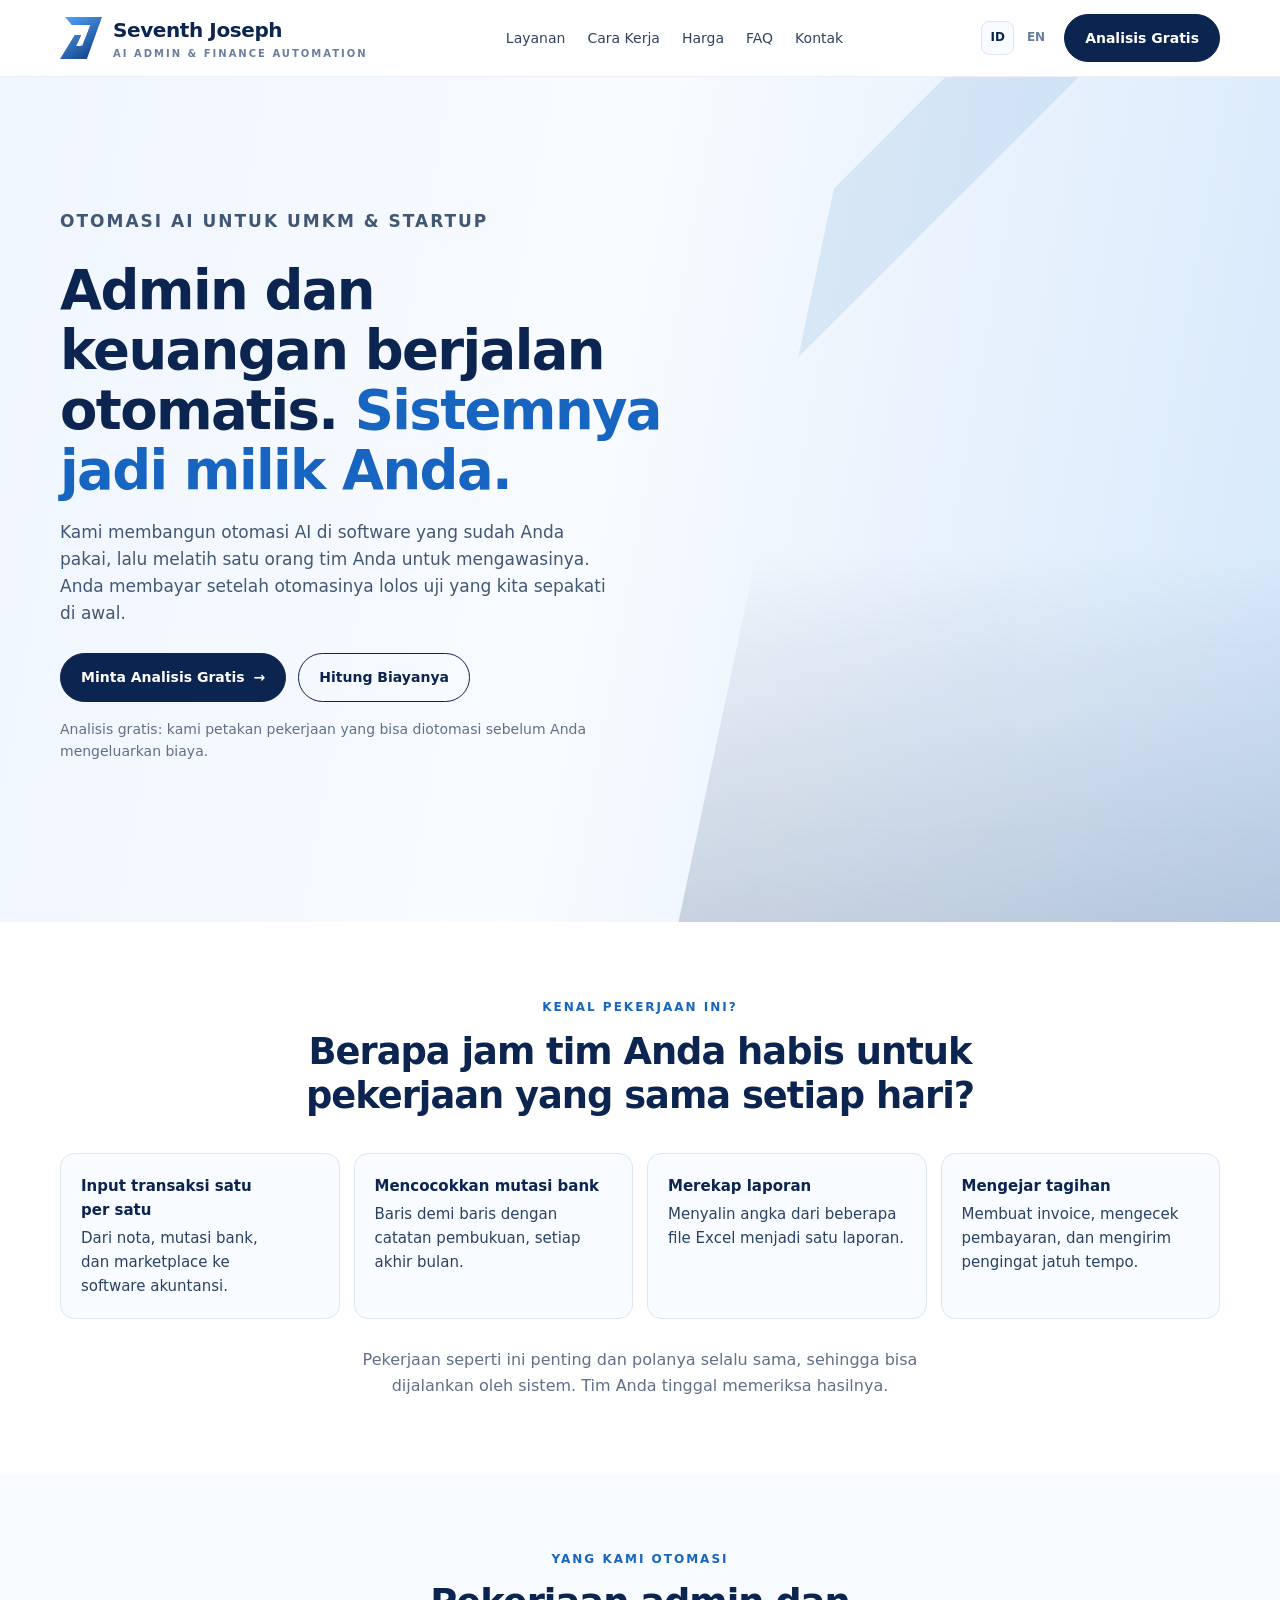
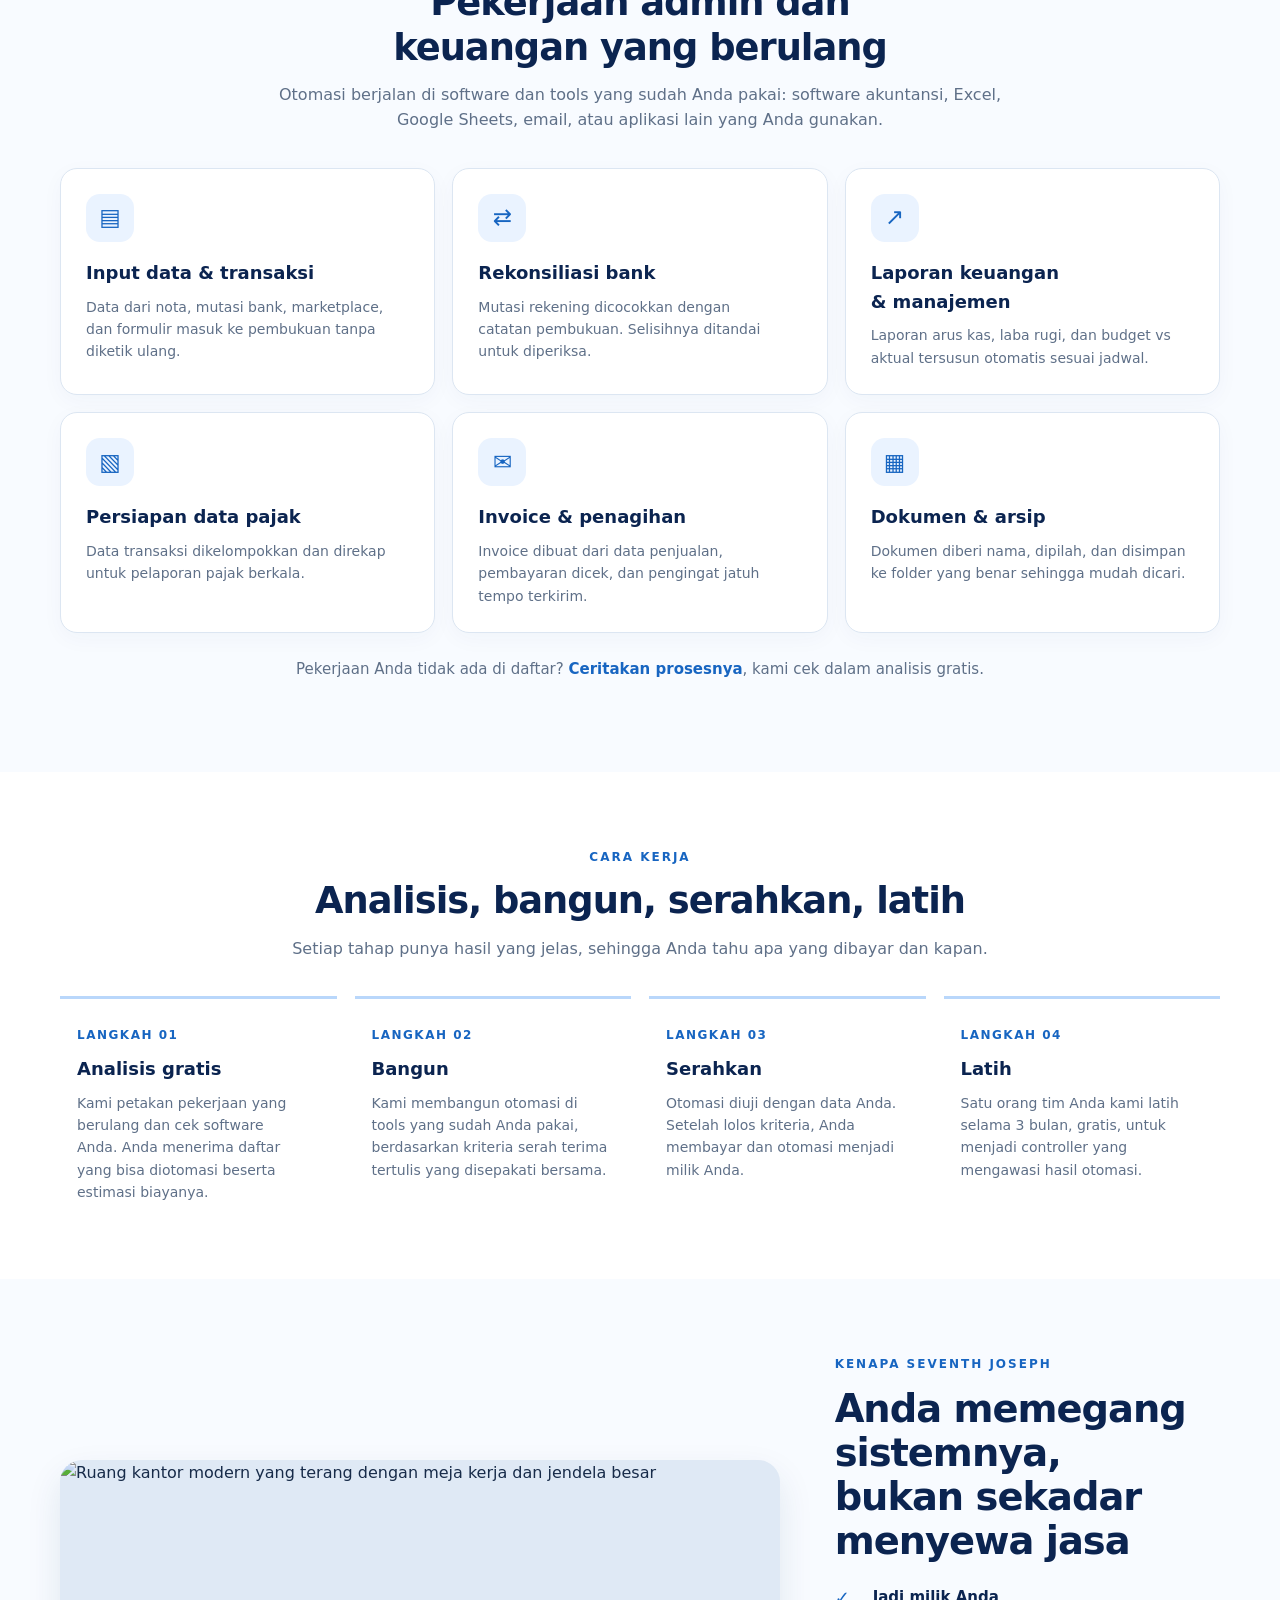
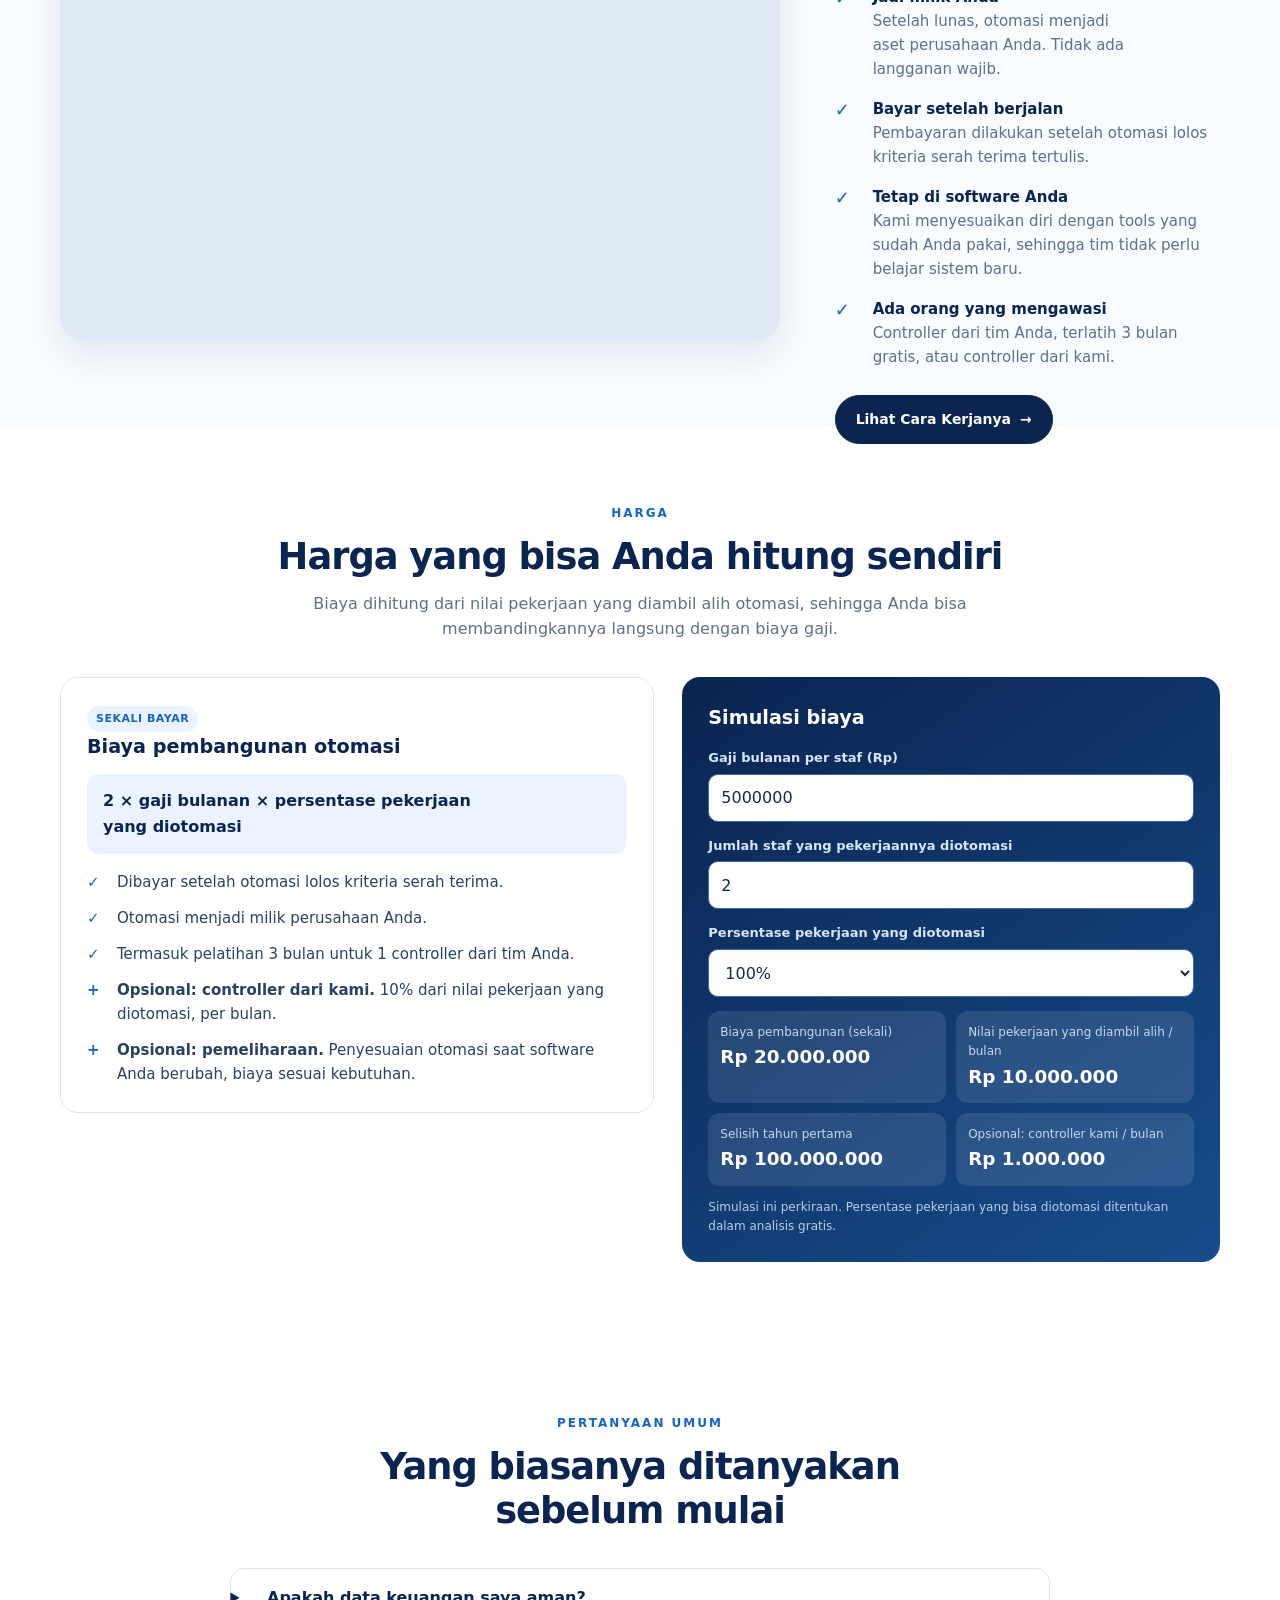
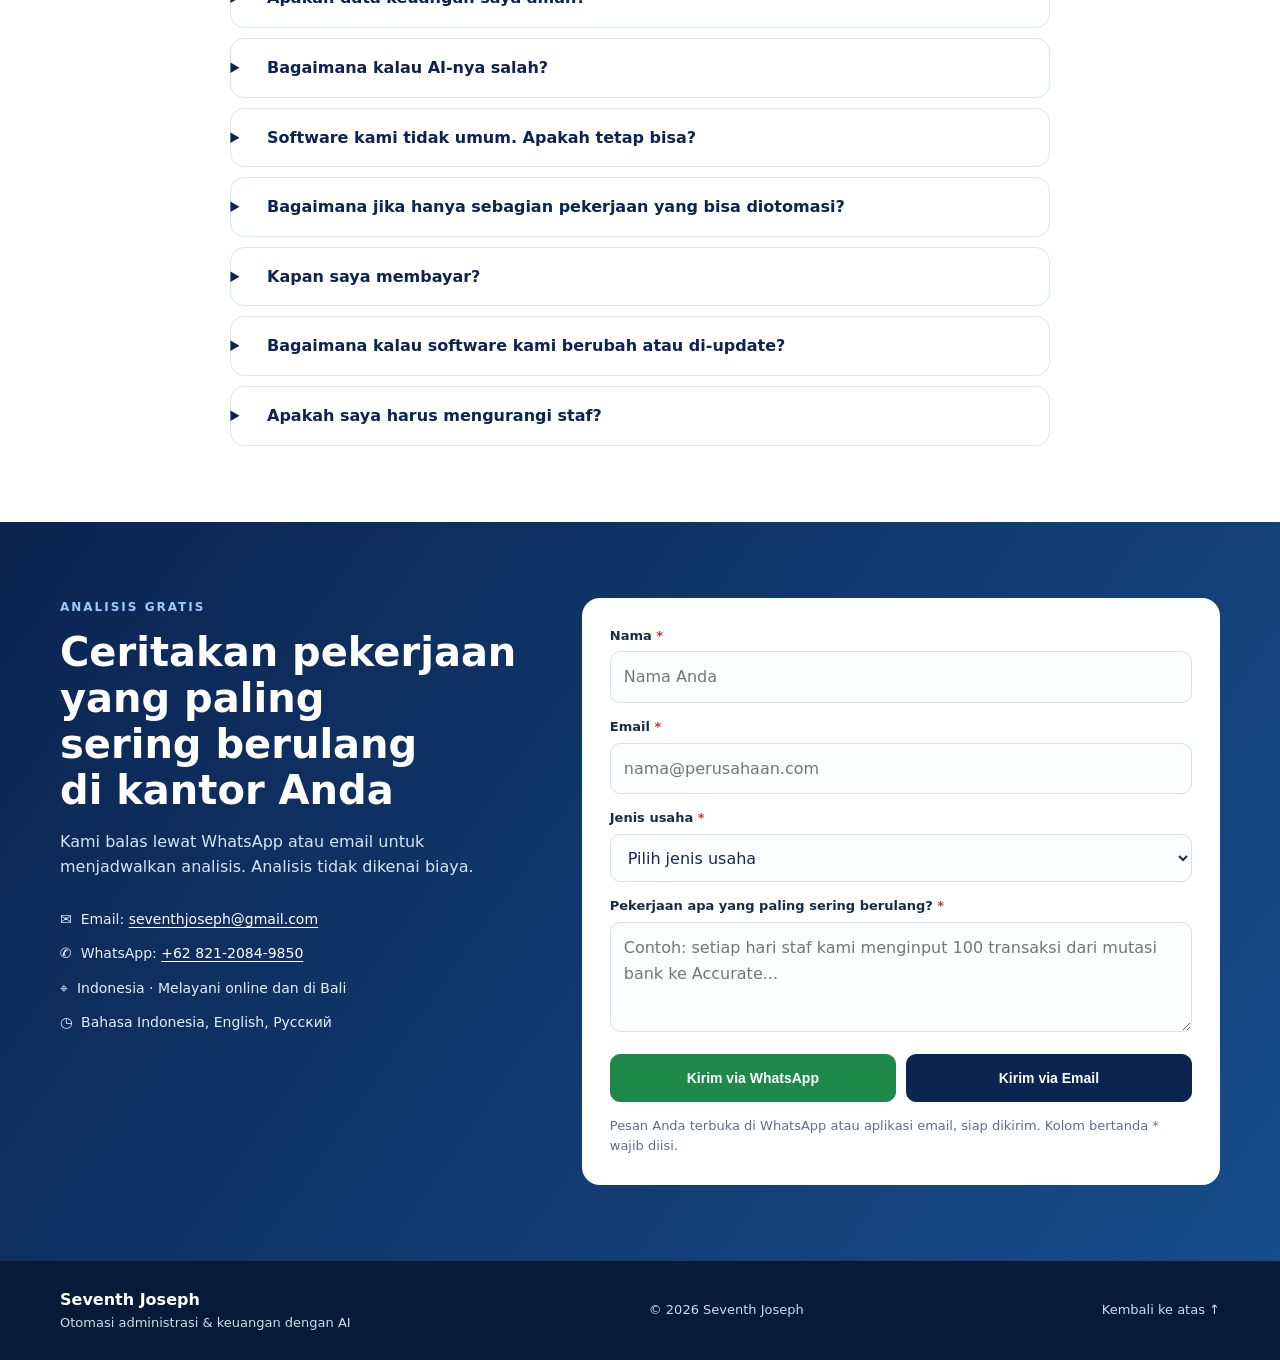
==== commit 7613f677: "Reposisi website: otomasi AI admin & keuangan, versi ID & EN, kalkulator biaya, FAQ Co-Authored-By: " ====
--- a/index.html
+++ b/index.html
@@ -1,288 +1,193 @@
 <!DOCTYPE html>
-<html lang="en">
+<html lang="id">
 <head>
 <meta charset="utf-8">
 <meta name="viewport" content="width=device-width, initial-scale=1">
-<title>Seventh Joseph | Consulting & Business Solutions</title>
-<meta name="description" content="Seventh Joseph provides consulting services in accounting, tax administration, financial analysis, data management, process automation, and business consulting in Indonesia.">
+<title>Seventh Joseph | Otomasi Admin & Keuangan dengan AI untuk UMKM dan Startup</title>
+<meta name="description" content="Seventh Joseph membangun otomasi AI untuk pekerjaan administrasi dan keuangan yang berulang, di software yang sudah Anda pakai. Bayar setelah otomasi berjalan, lalu sistemnya jadi milik Anda. Analisis gratis.">
 <meta name="robots" content="index, follow">
 <link rel="canonical" href="https://seventhjoseph7-blip.github.io/seventh-joseph-website/">
+<link rel="alternate" hreflang="id" href="https://seventhjoseph7-blip.github.io/seventh-joseph-website/">
+<link rel="alternate" hreflang="en" href="https://seventhjoseph7-blip.github.io/seventh-joseph-website/en/">
+<link rel="alternate" hreflang="x-default" href="https://seventhjoseph7-blip.github.io/seventh-joseph-website/">
 <meta name="theme-color" content="#0b2450">
 <meta name="color-scheme" content="light">
 <meta property="og:type" content="website">
+<meta property="og:locale" content="id_ID">
 <meta property="og:url" content="https://seventhjoseph7-blip.github.io/seventh-joseph-website/">
-<meta property="og:title" content="Seventh Joseph | Consulting & Business Solutions">
-<meta property="og:description" content="Smart solutions in accounting, tax, and business analytics to help your business grow.">
+<meta property="og:title" content="Seventh Joseph | Otomasi Admin & Keuangan dengan AI">
+<meta property="og:description" content="Otomasi AI untuk pekerjaan admin dan keuangan yang berulang. Bayar setelah berjalan, sistemnya jadi milik Anda.">
 <meta property="og:image" content="https://images.unsplash.com/photo-1486406146926-c627a92ad1ab?auto=format&fit=crop&w=1200&h=630&q=80">
 <link rel="preconnect" href="https://images.unsplash.com">
 <link rel="preload" as="image" fetchpriority="high" href="https://images.unsplash.com/photo-1486406146926-c627a92ad1ab?auto=format&fit=crop&w=1400&q=80">
+<link rel="stylesheet" href="assets/site.css">
 <script type="application/ld+json">
 {
   "@context": "https://schema.org",
   "@type": "ProfessionalService",
   "name": "Seventh Joseph",
-  "description": "Consulting services in accounting, tax administration, financial analysis, data management, process automation, and business consulting.",
+  "description": "Jasa otomasi AI untuk pekerjaan administrasi dan keuangan yang berulang bagi UMKM, startup, dan perusahaan asing di Indonesia.",
   "url": "https://seventhjoseph7-blip.github.io/seventh-joseph-website/",
   "email": "seventhjoseph@gmail.com",
   "telephone": "+6282120849850",
   "areaServed": "Indonesia",
+  "availableLanguage": ["id", "en", "ru"],
   "address": { "@type": "PostalAddress", "addressCountry": "ID" }
 }
 </script>
-<style>
-@layer base, layout, components, responsive;
-
-@layer base {
-  :root{--navy:#0b2450;--blue:#1765c1;--sky:#eaf3ff;--ink:#172b49;--muted:#5f7088;--line:#dce6f2;--bg:#f8fbff;--focus:#56a8ff}
-  *,*::before,*::after{box-sizing:border-box}
-  body{margin:0;font-family:Inter,ui-sans-serif,system-ui,-apple-system,"Segoe UI",sans-serif;color:var(--ink);background:#fff;line-height:1.6}
-  a{color:inherit;text-decoration:none}
-  img{max-width:100%;display:block}
-  h1,h2,h3{text-wrap:balance}
-  p{text-wrap:pretty}
-  :focus-visible{outline:3px solid var(--focus);outline-offset:3px;border-radius:6px}
-  .contact :focus-visible{outline-color:#9ccaff}
-  :where(ul,ol).plain{list-style:none;margin:0;padding:0}
-  :target{scroll-margin-top:84px}
-  @media (prefers-reduced-motion:no-preference){html{scroll-behavior:smooth}}
-}
-
-@layer layout {
-  .container{width:min(1160px,92%);margin-inline:auto}
-  header{position:sticky;top:0;z-index:20;background:rgba(255,255,255,.96);backdrop-filter:blur(12px);border-bottom:1px solid #edf1f7}
-  .nav{min-block-size:76px;display:flex;align-items:center;justify-content:space-between;gap:24px}
-  section{padding-block:76px;scroll-margin-top:76px}
-  .section-head{text-align:center;max-width:720px;margin:0 auto 35px}
-  .section-head h2{font-size:clamp(1.7rem,1.2rem + 1.6vw,2.3rem);letter-spacing:-1px;line-height:1.2;color:var(--navy);margin:0 0 12px}
-  .section-head p{margin:0;color:var(--muted)}
-}
-
-@layer components {
-  .brand{display:flex;align-items:center;gap:11px;font-weight:800;color:var(--navy);letter-spacing:-.4px;font-size:1.25rem}
-  .logo{width:42px;height:42px;display:grid;place-items:center;background:linear-gradient(145deg,#56a8ff,#0b3678);color:#fff;font-size:25px;font-weight:900;clip-path:polygon(12% 0,100% 0,64% 100%,0 100%,35% 43%,55% 43%,42% 68%,53% 68%,72% 19%,28% 19%)}
-  .brand small{display:block;font-size:.625rem;letter-spacing:2px;color:#68809e;font-weight:700}
-
-  /* Navigation: a native popover on small screens, a plain inline list on large screens */
-  .navlinks{display:block;position:static;inset:auto;margin:0;padding:0;border:0;background:none;overflow:visible;color:#30435f;font-size:.875rem;width:auto;height:auto}
-  .navlinks ul{display:flex;gap:25px;align-items:center}
-  .navlinks a{display:inline-block;padding-block:6px}
-  .navlinks a:hover{color:var(--blue)}
-  .menu{display:none;background:none;border:0;font-size:25px;color:var(--navy);min-inline-size:48px;min-block-size:48px;cursor:pointer}
-  .menu .i-close{display:none}
-  header:has(.navlinks:popover-open) .menu .i-open{display:none}
-  header:has(.navlinks:popover-open) .menu .i-close{display:inline}
-
-  .btn{display:inline-flex;align-items:center;justify-content:center;gap:9px;padding:12px 20px;min-block-size:48px;border-radius:999px;background:var(--navy);color:#fff;font-weight:700;border:1px solid var(--navy);font-size:.875rem;cursor:pointer;transition:background-color .2s,border-color .2s,transform .2s}
-  .btn:hover{background:var(--blue);border-color:var(--blue)}
-  .nav-cta,.navlinks a{white-space:nowrap}
-  .btn.secondary{background:transparent;color:var(--navy)}
-  .btn.secondary:hover{background:var(--sky)}
-  @media (prefers-reduced-motion:no-preference){.btn:hover{transform:translateY(-1px)}}
-
-  .hero{position:relative;overflow:hidden;background:linear-gradient(100deg,#f0f6ff 0%,#f8fbff 46%,#d6e8fb 100%);min-height:430px;display:flex;align-items:center}
-  .hero::after{content:"";position:absolute;right:-3%;top:0;width:53%;height:100%;background:linear-gradient(135deg,transparent 0 18%,rgba(41,112,191,.12) 18% 27%,transparent 27%),linear-gradient(0deg,rgba(8,35,78,.18),transparent 45%),url('https://images.unsplash.com/photo-1486406146926-c627a92ad1ab?auto=format&fit=crop&w=1400&q=80') center/cover;clip-path:polygon(28% 0,100% 0,100% 100%,0 100%);opacity:.94}
-  .hero .container{position:relative;z-index:1;padding-block:55px 58px}
-  .eyebrow{text-transform:uppercase;letter-spacing:2px;font-size:.75rem;font-weight:800;color:var(--blue);margin:0 0 12px}
-  .hero h1{font-size:clamp(2.25rem,1.4rem + 3vw,3.7rem);line-height:1.08;letter-spacing:-1.9px;max-width:650px;margin:0 0 18px;color:var(--navy)}
-  .hero h1 span{color:var(--blue)}
-  .hero p{font-size:1.0625rem;max-width:560px;color:#425773;margin:0 0 26px}
-  .actions{display:flex;gap:12px;flex-wrap:wrap}
-
-  .grid{display:grid;grid-template-columns:repeat(3,1fr);gap:17px}
-  .service{padding:25px;border:1px solid var(--line);border-radius:17px;background:#fff;box-shadow:0 6px 22px rgba(20,57,102,.035);transition:box-shadow .2s,border-color .2s,transform .2s;block-size:100%}
-  .service:hover{box-shadow:0 12px 28px rgba(20,57,102,.09);border-color:#b9d5f7}
-  @media (prefers-reduced-motion:no-preference){.service:hover{transform:translateY(-4px)}}
-  .icon{width:48px;height:48px;border-radius:14px;background:var(--sky);color:var(--blue);display:grid;place-items:center;font-size:23px;margin-bottom:17px}
-  .service h3{margin:0 0 8px;color:var(--navy);font-size:1.125rem}
-  .service p{margin:0;color:var(--muted);font-size:.875rem}
-  .service .learn{display:inline-block;margin-top:15px;font-size:.8125rem;font-weight:800;color:var(--blue)}
-
-  .about{background:var(--bg)}
-  .about-layout{display:grid;grid-template-columns:1fr 1fr;gap:55px;align-items:center}
-  .photo{width:100%;height:100%;min-height:360px;max-height:480px;object-fit:cover;border-radius:22px;box-shadow:0 15px 35px rgba(22,56,99,.1);background:#dfe9f5}
-  .about h2{font-size:clamp(1.9rem,1.3rem + 1.8vw,2.6rem);line-height:1.14;letter-spacing:-1.2px;color:var(--navy);margin:0 0 15px}
-  .about p{color:var(--muted);max-width:65ch}
-  .checks{display:grid;grid-template-columns:1fr 1fr;gap:14px;margin:25px 0}
-  .checks li{display:flex;gap:10px;font-size:.875rem;font-weight:700;color:#2a4262}
-  .checks li span{color:var(--blue);font-size:18px}
-
-  .steps{display:grid;grid-template-columns:repeat(4,1fr);gap:18px}
-  .step{border-top:3px solid #b9d7fb;padding:22px 17px 0}
-  .number{font-size:.75rem;font-weight:900;color:var(--blue);letter-spacing:1.5px}
-  .step h3{margin:8px 0;color:var(--navy);font-size:1.125rem}
-  .step p{font-size:.875rem;color:var(--muted);margin:0}
-
-  .insights{background:#f3f7fc}
-  .insight-grid{display:grid;grid-template-columns:repeat(3,1fr);gap:18px}
-  .insight{border-radius:16px;background:#fff;border:1px solid var(--line);padding:24px;block-size:100%}
-  .tag{display:inline-block;padding:5px 9px;border-radius:999px;background:var(--sky);color:var(--blue);font-size:.6875rem;font-weight:800;text-transform:uppercase;letter-spacing:.5px}
-  .insight h3{color:var(--navy);font-size:1.125rem;line-height:1.35}
-  .insight p{font-size:.875rem;color:var(--muted)}
-
-  .contact{background:linear-gradient(125deg,#0b2450,#174d8b);color:#fff}
-  .contact-layout{display:grid;grid-template-columns:.85fr 1.15fr;gap:50px;align-items:start}
-  .contact h2{font-size:clamp(1.9rem,1.3rem + 1.6vw,2.5rem);line-height:1.15;margin:0 0 15px}
-  .contact p{color:#d6e5f8}
-  .contact-details{margin-top:28px;display:grid;gap:12px;color:#e5efff;font-size:.875rem;font-style:normal}
-  .contact-details a{color:#fff;text-decoration:underline;text-underline-offset:3px}
-
-  .form{background:#fff;color:var(--ink);padding:28px;border-radius:18px;display:grid;gap:14px}
-  .form label{display:block;font-size:.8125rem;font-weight:800;margin-bottom:5px}
-  .form label .req{color:#c0392b}
-  .form input,.form select,.form textarea{width:100%;min-block-size:48px;border:1px solid #d7e1ee;border-radius:10px;padding:12px 13px;font:inherit;font-size:max(1rem,1em);background:#fbfdff;color:var(--ink)}
-  .form textarea{min-height:110px;resize:vertical}
-  .form :is(input,select,textarea):user-invalid{border-color:#c0392b;background:#fff7f6}
-  .form .err{display:none;margin:5px 0 0;font-size:.8125rem;color:#c0392b}
-  .form :is(input,select,textarea):user-invalid + .err{display:block}
-  .form .btn{width:100%;border-radius:10px}
-  .send-row{display:grid;grid-template-columns:1fr 1fr;gap:10px}
-  .form .btn.wa{background:#1d8a4b;border-color:#1d8a4b}
-  .form .btn.wa:hover{background:#166f3c;border-color:#166f3c}
-  .form .form-note{color:#5d6f88;font-size:.8125rem;margin:0}
-
-  footer{background:#071a38;color:#cfdbeb;padding-block:26px;font-size:.8125rem}
-  .footer-row{display:flex;align-items:center;justify-content:space-between;gap:20px;flex-wrap:wrap}
-  .footer-brand{font-weight:800;color:#fff;font-size:1rem}
-}
-
-@layer responsive {
-  @media (max-width:900px){
-    .navlinks ul{gap:14px}
-    .nav-cta{display:none}
-    .hero::after{width:58%;opacity:.42}
-    .grid{grid-template-columns:repeat(2,1fr)}
-    .about-layout,.contact-layout{grid-template-columns:1fr;gap:30px}
-    .photo{min-height:280px;max-height:340px}
-    .steps{grid-template-columns:repeat(2,1fr)}
-  }
-  @media (max-width:650px){
-    .nav{min-block-size:68px}
-    .menu{display:inline-grid;place-items:center}
-    .navlinks:not(:popover-open){display:none}
-    .navlinks:popover-open{position:fixed;inset:68px 0 auto 0;width:100%;background:#fff;border-bottom:1px solid var(--line);padding:10px 4% 18px;box-shadow:0 18px 30px rgba(11,36,80,.12)}
-    .navlinks ul{flex-direction:column;align-items:stretch;gap:0}
-    .navlinks a{display:block;padding-block:12px;font-size:1rem}
-    .brand{font-size:1.0625rem}
-    .hero::after{width:100%;opacity:.16;clip-path:none}
-    .hero .container{padding-block:45px 48px}
-    .hero p{font-size:.9375rem}
-    .hero .btn{width:100%}
-    section{padding-block:55px}
-    .grid,.insight-grid,.steps,.checks{grid-template-columns:1fr}
-    .form{padding:20px}
-    .section-head{text-align:start}
-    .footer-row{align-items:flex-start;flex-direction:column}
-  }
-  @media (max-width:500px){.send-row{grid-template-columns:1fr}}
-}
-</style>
 </head>
 <body>
 <header>
   <div class="container nav">
-    <a class="brand" href="#home" aria-label="Seventh Joseph, back to top"><span class="logo" aria-hidden="true">7</span><span>Seventh Joseph<small>CONSULTING & BUSINESS SOLUTIONS</small></span></a>
-    <button class="menu" type="button" popovertarget="navlinks" aria-label="Menu"><span class="i-open" aria-hidden="true">☰</span><span class="i-close" aria-hidden="true">×</span></button>
-    <nav class="navlinks" id="navlinks" popover="auto" aria-label="Main">
+    <a class="brand" href="#home" aria-label="Seventh Joseph, kembali ke atas"><span class="logo" aria-hidden="true">7</span><span>Seventh Joseph<small>AI ADMIN & FINANCE AUTOMATION</small></span></a>
+    <nav class="navlinks" id="navlinks" popover="auto" aria-label="Navigasi utama">
       <ul class="plain">
-        <li><a href="#home">Home</a></li>
-        <li><a href="#about">About</a></li>
-        <li><a href="#services">Services</a></li>
-        <li><a href="#process">Our Process</a></li>
-        <li><a href="#insights">Insights</a></li>
-        <li><a href="#contact">Contact</a></li>
+        <li><a href="#layanan">Layanan</a></li>
+        <li><a href="#cara-kerja">Cara Kerja</a></li>
+        <li><a href="#harga">Harga</a></li>
+        <li><a href="#faq">FAQ</a></li>
+        <li><a href="#kontak">Kontak</a></li>
       </ul>
     </nav>
-    <a class="btn nav-cta" href="#contact">Get a Consultation <span aria-hidden="true">↗</span></a>
+    <div class="nav-right">
+      <div class="lang" aria-label="Bahasa"><a href="./" hreflang="id" lang="id" aria-current="true">ID</a><a href="en/" hreflang="en" lang="en">EN</a></div>
+      <a class="btn nav-cta" href="#kontak">Analisis Gratis</a>
+      <button class="menu" type="button" popovertarget="navlinks" aria-label="Menu"><span class="i-open" aria-hidden="true">☰</span><span class="i-close" aria-hidden="true">×</span></button>
+    </div>
   </div>
 </header>
 <main>
 <section class="hero" id="home" aria-labelledby="hero-title">
   <div class="container">
-    <p class="eyebrow">Your trusted consulting partner</p>
-    <h1 id="hero-title">Seventh Joseph<br>Your Trusted <span>Consulting Partner</span></h1>
-    <p>Delivering smart solutions in accounting, tax, and business analytics to help your business grow and thrive.</p>
-    <div class="actions"><a class="btn" href="#services">Explore Our Services <span aria-hidden="true">→</span></a><a class="btn secondary" href="#contact">Contact Us</a></div>
+    <p class="eyebrow">Otomasi AI untuk UMKM & startup</p>
+    <h1 id="hero-title">Admin dan keuangan berjalan otomatis. <span>Sistemnya jadi milik Anda.</span></h1>
+    <p>Kami membangun otomasi AI di software yang sudah Anda pakai, lalu melatih satu orang tim Anda untuk mengawasinya. Anda membayar setelah otomasinya lolos uji yang kita sepakati di awal.</p>
+    <div class="actions"><a class="btn" href="#kontak">Minta Analisis Gratis <span aria-hidden="true">→</span></a><a class="btn secondary" href="#harga">Hitung Biayanya</a></div>
+    <p class="hero-note">Analisis gratis: kami petakan pekerjaan yang bisa diotomasi sebelum Anda mengeluarkan biaya.</p>
   </div>
 </section>
-<section class="services" id="services" aria-labelledby="services-title">
+
+<section class="pain" id="masalah" aria-labelledby="pain-title">
   <div class="container">
-    <div class="section-head"><p class="eyebrow">Our services</p><h2 id="services-title">Comprehensive Solutions for Your Business</h2><p>Practical, data-informed support for your business operations, compliance, and growth.</p></div>
-    <ul class="grid plain">
-      <li><article class="service"><div class="icon" aria-hidden="true">▤</div><h3>Accounting & Bookkeeping</h3><p>Organized financial records, transaction recording, reconciliations, and periodic reporting.</p><a class="learn" href="#contact" data-service="Accounting & Bookkeeping">Discuss this service <span aria-hidden="true">→</span></a></article></li>
-      <li><article class="service"><div class="icon" aria-hidden="true">▧</div><h3>Tax Administration</h3><p>Tax data preparation, document organization, tax-period checklists, and reporting support.</p><a class="learn" href="#contact" data-service="Tax Administration">Discuss this service <span aria-hidden="true">→</span></a></article></li>
-      <li><article class="service"><div class="icon" aria-hidden="true">↗</div><h3>Financial Analysis</h3><p>Management reports, budget-versus-actual reviews, cost analysis, and decision support.</p><a class="learn" href="#contact" data-service="Financial Analysis">Discuss this service <span aria-hidden="true">→</span></a></article></li>
-      <li><article class="service"><div class="icon" aria-hidden="true">⚙</div><h3>Process Automation</h3><p>Reduce repetitive work with practical spreadsheet workflows and structured data processes.</p><a class="learn" href="#contact" data-service="Process Automation">Discuss this service <span aria-hidden="true">→</span></a></article></li>
-      <li><article class="service"><div class="icon" aria-hidden="true">▦</div><h3>Data Management</h3><p>Data entry, cleanup, validation, reconciliation, and reporting in Excel or Google Sheets.</p><a class="learn" href="#contact" data-service="Data Management">Discuss this service <span aria-hidden="true">→</span></a></article></li>
-      <li><article class="service"><div class="icon" aria-hidden="true">◎</div><h3>Business Consulting</h3><p>Operational insights, internal controls, KPI tracking, and process improvement recommendations.</p><a class="learn" href="#contact" data-service="Business Consulting">Discuss this service <span aria-hidden="true">→</span></a></article></li>
+    <div class="section-head"><p class="eyebrow">Kenal pekerjaan ini?</p><h2 id="pain-title">Berapa jam tim Anda habis untuk pekerjaan yang sama setiap hari?</h2></div>
+    <ul class="pain-grid plain">
+      <li><strong>Input transaksi satu per satu</strong>Dari nota, mutasi bank, dan marketplace ke software akuntansi.</li>
+      <li><strong>Mencocokkan mutasi bank</strong>Baris demi baris dengan catatan pembukuan, setiap akhir bulan.</li>
+      <li><strong>Merekap laporan</strong>Menyalin angka dari beberapa file Excel menjadi satu laporan.</li>
+      <li><strong>Mengejar tagihan</strong>Membuat invoice, mengecek pembayaran, dan mengirim pengingat jatuh tempo.</li>
     </ul>
+    <p class="pain-close">Pekerjaan seperti ini penting dan polanya selalu sama, sehingga bisa dijalankan oleh sistem. Tim Anda tinggal memeriksa hasilnya.</p>
   </div>
 </section>
-<section class="about" id="about" aria-labelledby="about-title">
-  <div class="container about-layout">
-    <img class="photo" src="https://images.unsplash.com/photo-1497366754035-f200968a6e72?auto=format&fit=crop&w=1000&q=80" srcset="https://images.unsplash.com/photo-1497366754035-f200968a6e72?auto=format&fit=crop&w=600&q=80 600w, https://images.unsplash.com/photo-1497366754035-f200968a6e72?auto=format&fit=crop&w=1000&q=80 1000w" sizes="(max-width:900px) 92vw, 560px" width="1000" height="667" loading="lazy" decoding="async" alt="Bright modern office workspace with desks and large windows">
-    <div><p class="eyebrow">About Seventh Joseph</p><h2 id="about-title">Turning Complexity into Clarity</h2><p>We help businesses make sense of financial and operational information. Our approach combines careful analysis, reliable processes, and practical recommendations tailored to each client's needs.</p><p>From organizing records to building useful dashboards, our goal is to make everyday business decisions clearer and more confident.</p>
-      <ul class="checks plain"><li><span aria-hidden="true">✓</span> Detail-oriented work</li><li><span aria-hidden="true">✓</span> Data-driven approach</li><li><span aria-hidden="true">✓</span> Tailored solutions</li><li><span aria-hidden="true">✓</span> Long-term partnership</li></ul>
-      <a class="btn" href="#contact">Talk With Us <span aria-hidden="true">→</span></a></div>
+
+<section class="services" id="layanan" aria-labelledby="services-title">
+  <div class="container">
+    <div class="section-head"><p class="eyebrow">Yang kami otomasi</p><h2 id="services-title">Pekerjaan admin dan keuangan yang berulang</h2><p>Otomasi berjalan di software dan tools yang sudah Anda pakai: software akuntansi, Excel, Google Sheets, email, atau aplikasi lain yang Anda gunakan.</p></div>
+    <ul class="grid plain">
+      <li><article class="service"><div class="icon" aria-hidden="true">▤</div><h3>Input data & transaksi</h3><p>Data dari nota, mutasi bank, marketplace, dan formulir masuk ke pembukuan tanpa diketik ulang.</p></article></li>
+      <li><article class="service"><div class="icon" aria-hidden="true">⇄</div><h3>Rekonsiliasi bank</h3><p>Mutasi rekening dicocokkan dengan catatan pembukuan. Selisihnya ditandai untuk diperiksa.</p></article></li>
+      <li><article class="service"><div class="icon" aria-hidden="true">↗</div><h3>Laporan keuangan & manajemen</h3><p>Laporan arus kas, laba rugi, dan budget vs aktual tersusun otomatis sesuai jadwal.</p></article></li>
+      <li><article class="service"><div class="icon" aria-hidden="true">▧</div><h3>Persiapan data pajak</h3><p>Data transaksi dikelompokkan dan direkap untuk pelaporan pajak berkala.</p></article></li>
+      <li><article class="service"><div class="icon" aria-hidden="true">✉</div><h3>Invoice & penagihan</h3><p>Invoice dibuat dari data penjualan, pembayaran dicek, dan pengingat jatuh tempo terkirim.</p></article></li>
+      <li><article class="service"><div class="icon" aria-hidden="true">▦</div><h3>Dokumen & arsip</h3><p>Dokumen diberi nama, dipilah, dan disimpan ke folder yang benar sehingga mudah dicari.</p></article></li>
+    </ul>
+    <p class="services-note">Pekerjaan Anda tidak ada di daftar? <a href="#kontak">Ceritakan prosesnya</a>, kami cek dalam analisis gratis.</p>
   </div>
 </section>
-<section class="process" id="process" aria-labelledby="process-title">
-  <div class="container"><div class="section-head"><p class="eyebrow">Our process</p><h2 id="process-title">A Clear Path from Challenge to Solution</h2><p>A straightforward, collaborative process keeps priorities clear and work measurable.</p></div>
+
+<section class="process" id="cara-kerja" aria-labelledby="process-title">
+  <div class="container"><div class="section-head"><p class="eyebrow">Cara kerja</p><h2 id="process-title">Analisis, bangun, serahkan, latih</h2><p>Setiap tahap punya hasil yang jelas, sehingga Anda tahu apa yang dibayar dan kapan.</p></div>
   <ol class="steps plain">
-    <li class="step"><span class="number">STEP 01</span><h3>Understand</h3><p>We discuss your objectives, current workflow, and the information available.</p></li>
-    <li class="step"><span class="number">STEP 02</span><h3>Analyze</h3><p>We review the data, identify gaps, and clarify priorities and risks.</p></li>
-    <li class="step"><span class="number">STEP 03</span><h3>Implement</h3><p>We prepare the agreed deliverables, tools, reports, or recommendations.</p></li>
-    <li class="step"><span class="number">STEP 04</span><h3>Improve</h3><p>We review results together and identify practical next steps.</p></li>
+    <li class="step"><span class="number">LANGKAH 01</span><h3>Analisis gratis</h3><p>Kami petakan pekerjaan yang berulang dan cek software Anda. Anda menerima daftar yang bisa diotomasi beserta estimasi biayanya.</p></li>
+    <li class="step"><span class="number">LANGKAH 02</span><h3>Bangun</h3><p>Kami membangun otomasi di tools yang sudah Anda pakai, berdasarkan kriteria serah terima tertulis yang disepakati bersama.</p></li>
+    <li class="step"><span class="number">LANGKAH 03</span><h3>Serahkan</h3><p>Otomasi diuji dengan data Anda. Setelah lolos kriteria, Anda membayar dan otomasi menjadi milik Anda.</p></li>
+    <li class="step"><span class="number">LANGKAH 04</span><h3>Latih</h3><p>Satu orang tim Anda kami latih selama 3 bulan, gratis, untuk menjadi controller yang mengawasi hasil otomasi.</p></li>
   </ol>
   </div>
 </section>
-<section class="insights" id="insights" aria-labelledby="insights-title">
-  <div class="container"><div class="section-head"><p class="eyebrow">Insights & resources</p><h2 id="insights-title">Better Information. Better Decisions.</h2><p>Topics we can help your team explore and organize.</p></div>
-  <ul class="insight-grid plain">
-    <li><article class="insight"><span class="tag">Finance</span><h3>Build a More Useful Monthly Management Report</h3><p>Focus reports on cash flow, costs, budget variances, and the actions behind the numbers.</p></article></li>
-    <li><article class="insight"><span class="tag">Operations</span><h3>Improve Spreadsheet Reliability</h3><p>Consistent formats, validation rules, and reconciliation checks can reduce avoidable errors.</p></article></li>
-    <li><article class="insight"><span class="tag">Tax readiness</span><h3>Keep Supporting Documents Organized</h3><p>A clear document trail makes periodic reviews and tax preparation easier to manage.</p></article></li>
-  </ul>
+
+<section class="why" id="keunggulan" aria-labelledby="why-title">
+  <div class="container why-layout">
+    <img class="photo" src="https://images.unsplash.com/photo-1497366754035-f200968a6e72?auto=format&fit=crop&w=1000&q=80" srcset="https://images.unsplash.com/photo-1497366754035-f200968a6e72?auto=format&fit=crop&w=600&q=80 600w, https://images.unsplash.com/photo-1497366754035-f200968a6e72?auto=format&fit=crop&w=1000&q=80 1000w" sizes="(max-width:900px) 92vw, 560px" width="1000" height="667" loading="lazy" decoding="async" alt="Ruang kantor modern yang terang dengan meja kerja dan jendela besar">
+    <div><p class="eyebrow">Kenapa Seventh Joseph</p><h2 id="why-title">Anda memegang sistemnya, bukan sekadar menyewa jasa</h2>
+      <ul class="why-list plain">
+        <li><span aria-hidden="true">✓</span><div><strong>Jadi milik Anda</strong>Setelah lunas, otomasi menjadi aset perusahaan Anda. Tidak ada langganan wajib.</div></li>
+        <li><span aria-hidden="true">✓</span><div><strong>Bayar setelah berjalan</strong>Pembayaran dilakukan setelah otomasi lolos kriteria serah terima tertulis.</div></li>
+        <li><span aria-hidden="true">✓</span><div><strong>Tetap di software Anda</strong>Kami menyesuaikan diri dengan tools yang sudah Anda pakai, sehingga tim tidak perlu belajar sistem baru.</div></li>
+        <li><span aria-hidden="true">✓</span><div><strong>Ada orang yang mengawasi</strong>Controller dari tim Anda, terlatih 3 bulan gratis, atau controller dari kami.</div></li>
+      </ul>
+      <a class="btn" href="#cara-kerja">Lihat Cara Kerjanya <span aria-hidden="true">→</span></a></div>
   </div>
 </section>
-<section class="contact" id="contact" aria-labelledby="contact-title">
+
+<section class="pricing" id="harga" aria-labelledby="pricing-title">
+  <div class="container"><div class="section-head"><p class="eyebrow">Harga</p><h2 id="pricing-title">Harga yang bisa Anda hitung sendiri</h2><p>Biaya dihitung dari nilai pekerjaan yang diambil alih otomasi, sehingga Anda bisa membandingkannya langsung dengan biaya gaji.</p></div>
+  <div class="price-layout">
+    <div class="price-card">
+      <span class="tag">Sekali bayar</span>
+      <h3>Biaya pembangunan otomasi</h3>
+      <p class="formula">2 × gaji bulanan × persentase pekerjaan yang diotomasi</p>
+      <ul class="price-list plain">
+        <li><span aria-hidden="true">✓</span>Dibayar setelah otomasi lolos kriteria serah terima.</li>
+        <li><span aria-hidden="true">✓</span>Otomasi menjadi milik perusahaan Anda.</li>
+        <li><span aria-hidden="true">✓</span>Termasuk pelatihan 3 bulan untuk 1 controller dari tim Anda.</li>
+        <li><span aria-hidden="true">+</span><div><strong>Opsional: controller dari kami.</strong> 10% dari nilai pekerjaan yang diotomasi, per bulan.</div></li>
+        <li><span aria-hidden="true">+</span><div><strong>Opsional: pemeliharaan.</strong> Penyesuaian otomasi saat software Anda berubah, biaya sesuai kebutuhan.</div></li>
+      </ul>
+    </div>
+    <form class="calc" id="calc" aria-labelledby="calc-title" onsubmit="return false">
+      <h3 id="calc-title">Simulasi biaya</h3>
+      <div class="field"><label for="salary">Gaji bulanan per staf (Rp)</label><input id="salary" name="salary" type="number" inputmode="numeric" min="0" step="100000" value="5000000"></div>
+      <div class="field"><label for="staff">Jumlah staf yang pekerjaannya diotomasi</label><input id="staff" name="staff" type="number" inputmode="numeric" min="1" max="50" value="2"></div>
+      <div class="field"><label for="share">Persentase pekerjaan yang diotomasi</label><select id="share" name="share"><option value="25">25%</option><option value="50">50%</option><option value="75">75%</option><option value="100" selected>100%</option></select></div>
+      <div class="calc-results" aria-live="polite">
+        <div><small>Biaya pembangunan (sekali)</small><output name="fee"></output></div>
+        <div><small>Nilai pekerjaan yang diambil alih / bulan</small><output name="monthly"></output></div>
+        <div><small>Selisih tahun pertama</small><output name="year"></output></div>
+        <div><small>Opsional: controller kami / bulan</small><output name="controller"></output></div>
+      </div>
+      <p class="calc-note">Simulasi ini perkiraan. Persentase pekerjaan yang bisa diotomasi ditentukan dalam analisis gratis.</p>
+    </form>
+  </div>
+  </div>
+</section>
+
+<section class="faq" id="faq" aria-labelledby="faq-title">
+  <div class="container"><div class="section-head"><p class="eyebrow">Pertanyaan umum</p><h2 id="faq-title">Yang biasanya ditanyakan sebelum mulai</h2></div>
+  <div class="faq-list">
+    <details name="faq"><summary>Apakah data keuangan saya aman?</summary><p>Otomasi berjalan di sistem dan akun milik Anda, dan akses kami dibatasi pada yang diperlukan untuk membangunnya. Kami siap menandatangani perjanjian kerahasiaan (NDA) sebelum melihat data Anda.</p></details>
+    <details name="faq"><summary>Bagaimana kalau AI-nya salah?</summary><p>Setiap otomasi punya controller yang memeriksa hasilnya. Controller bisa dari tim Anda (kami latih 3 bulan gratis) atau dari kami. Bagian yang meragukan ditandai untuk diperiksa manusia.</p></details>
+    <details name="faq"><summary>Software kami tidak umum. Apakah tetap bisa?</summary><p>Itulah gunanya analisis gratis. Kami cek software dan alur kerja Anda dulu, lalu memberi tahu apa yang bisa diotomasi sebelum ada biaya.</p></details>
+    <details name="faq"><summary>Bagaimana jika hanya sebagian pekerjaan yang bisa diotomasi?</summary><p>Biaya mengikuti persentasenya. Contoh: jika otomasi mengambil 60% pekerjaan staf bergaji Rp5 juta, biaya pembangunannya 2 × 60% × Rp5 juta = Rp6 juta.</p></details>
+    <details name="faq"><summary>Kapan saya membayar?</summary><p>Setelah otomasi lolos kriteria serah terima tertulis yang kita sepakati sebelum pembangunan dimulai.</p></details>
+    <details name="faq"><summary>Bagaimana kalau software kami berubah atau di-update?</summary><p>Controller Anda akan melihatnya lebih dulu. Untuk penyesuaian otomasi, tersedia layanan pemeliharaan dengan biaya sesuai kebutuhan.</p></details>
+    <details name="faq"><summary>Apakah saya harus mengurangi staf?</summary><p>Tidak harus. Anda bisa memakai otomasi supaya tim yang ada mengerjakan hal yang butuh pertimbangan manusia, seperti analisis dan melayani pelanggan.</p></details>
+  </div>
+  </div>
+</section>
+
+<section class="contact" id="kontak" aria-labelledby="contact-title">
   <div class="container contact-layout">
-    <div><p class="eyebrow" style="color:#9ccaff">Contact us</p><h2 id="contact-title">Let's Talk About Your Business Goals</h2><p>Tell us what you need help with. We'll use your message to understand the scope and discuss possible next steps.</p>
+    <div><p class="eyebrow" style="color:#9ccaff">Analisis gratis</p><h2 id="contact-title">Ceritakan pekerjaan yang paling sering berulang di kantor Anda</h2><p>Kami balas lewat WhatsApp atau email untuk menjadwalkan analisis. Analisis tidak dikenai biaya.</p>
       <address class="contact-details">
         <div><span aria-hidden="true">✉</span>&nbsp; Email: <a href="mailto:seventhjoseph@gmail.com">seventhjoseph@gmail.com</a></div>
         <div><span aria-hidden="true">✆</span>&nbsp; WhatsApp: <a href="https://wa.me/6282120849850" target="_blank" rel="noopener">+62 821-2084-9850</a></div>
-        <div><span aria-hidden="true">⌖</span>&nbsp; Indonesia · Available for remote collaboration</div>
-        <div><span aria-hidden="true">◷</span>&nbsp; Consultation by appointment</div>
+        <div><span aria-hidden="true">⌖</span>&nbsp; Indonesia · Melayani online dan di Bali</div>
+        <div><span aria-hidden="true">◷</span>&nbsp; Bahasa Indonesia, English, Русский</div>
       </address>
     </div>
-    <form class="form" id="contactForm">
-      <div><label for="name">Full name <span class="req" aria-hidden="true">*</span></label><input id="name" name="name" placeholder="Your name" autocomplete="name" enterkeyhint="next" required aria-describedby="name-err"><p class="err" id="name-err">Please enter your name.</p></div>
-      <div><label for="email">Email address <span class="req" aria-hidden="true">*</span></label><input id="email" name="email" type="email" inputmode="email" placeholder="you@company.com" autocomplete="email" autocapitalize="none" autocorrect="off" spellcheck="false" enterkeyhint="next" required aria-describedby="email-err"><p class="err" id="email-err">Please enter a valid email address.</p></div>
-      <div><label for="service">Service of interest <span class="req" aria-hidden="true">*</span></label><select id="service" name="service" required aria-describedby="service-err"><option value="">Choose a service</option><option>Accounting & Bookkeeping</option><option>Tax Administration</option><option>Financial Analysis</option><option>Process Automation</option><option>Data Management</option><option>Business Consulting</option><option>Other</option></select><p class="err" id="service-err">Please choose a service.</p></div>
-      <div><label for="message">How can we help? <span class="req" aria-hidden="true">*</span></label><textarea id="message" name="message" placeholder="Briefly describe your needs..." enterkeyhint="enter" required aria-describedby="message-err"></textarea><p class="err" id="message-err">Please write a short message.</p></div>
-      <div class="send-row"><button class="btn wa" type="submit" value="wa">Send via WhatsApp</button><button class="btn" type="submit" value="email">Send via Email</button></div>
-      <p class="form-note">Your message opens in WhatsApp or your email app, ready to send. Fields marked * are required.</p>
+    <form class="form" id="contactForm" data-greeting="Halo Seventh Joseph, saya ingin analisis gratis." data-l-name="Nama" data-l-email="Email" data-l-type="Jenis usaha" data-subject="Permintaan analisis gratis">
+      <div><label for="name">Nama <span class="req" aria-hidden="true">*</span></label><input id="name" name="name" placeholder="Nama Anda" autocomplete="name" enterkeyhint="next" required aria-describedby="name-err"><p class="err" id="name-err">Mohon isi nama Anda.</p></div>
+      <div><label for="email">Email <span class="req" aria-hidden="true">*</span></label><input id="email" name="email" type="email" inputmode="email" placeholder="nama@perusahaan.com" autocomplete="email" autocapitalize="none" autocorrect="off" spellcheck="false" enterkeyhint="next" required aria-describedby="email-err"><p class="err" id="email-err">Mohon isi email yang valid.</p></div>
+      <div><label for="type">Jenis usaha <span class="req" aria-hidden="true">*</span></label><select id="type" name="type" required aria-describedby="type-err"><option value="">Pilih jenis usaha</option><option>UMKM</option><option>Startup</option><option>Perusahaan asing di Indonesia</option><option>Lainnya</option></select><p class="err" id="type-err">Mohon pilih jenis usaha.</p></div>
+      <div><label for="message">Pekerjaan apa yang paling sering berulang? <span class="req" aria-hidden="true">*</span></label><textarea id="message" name="message" placeholder="Contoh: setiap hari staf kami menginput 100 transaksi dari mutasi bank ke Accurate..." enterkeyhint="enter" required aria-describedby="message-err"></textarea><p class="err" id="message-err">Mohon ceritakan singkat pekerjaannya.</p></div>
+      <div class="send-row"><button class="btn wa" type="submit" value="wa">Kirim via WhatsApp</button><button class="btn" type="submit" value="email">Kirim via Email</button></div>
+      <p class="form-note">Pesan Anda terbuka di WhatsApp atau aplikasi email, siap dikirim. Kolom bertanda * wajib diisi.</p>
     </form>
   </div>
 </section>
 </main>
-<footer><div class="container footer-row"><div><div class="footer-brand">Seventh Joseph</div><div>Consulting & Business Solutions</div></div><div>© <span id="year">2026</span> Seventh Joseph. All rights reserved.</div><div><a href="#home">Back to top <span aria-hidden="true">↑</span></a></div></div></footer>
-<script>
-const nav=document.getElementById('navlinks');
-nav.addEventListener('click',e=>{if(e.target.closest('a')&&nav.matches(':popover-open'))nav.hidePopover()});
-document.getElementById('year').textContent=new Date().getFullYear();
-
-const form=document.getElementById('contactForm');
-document.querySelectorAll('[data-service]').forEach(a=>a.addEventListener('click',()=>{form.service.value=a.dataset.service}));
-form.addEventListener('submit',e=>{
-  e.preventDefault();
-  const f=e.target,via=(e.submitter&&e.submitter.value)||'wa';
-  const text='Hello Seventh Joseph,\n\nName: '+f.name.value.trim()+'\nEmail: '+f.email.value.trim()+'\nService: '+f.service.value+'\n\n'+f.message.value.trim();
-  if(via==='email'){
-    location.href='mailto:seventhjoseph@gmail.com?subject='+encodeURIComponent('Consultation inquiry: '+f.service.value)+'&body='+encodeURIComponent(text);
-  }else{
-    window.open('https://wa.me/6282120849850?text='+encodeURIComponent(text),'_blank','noopener');
-  }
-});
-</script>
+<footer><div class="container footer-row"><div><div class="footer-brand">Seventh Joseph</div><div>Otomasi administrasi & keuangan dengan AI</div></div><div>© <span id="year">2026</span> Seventh Joseph</div><div><a href="#home">Kembali ke atas <span aria-hidden="true">↑</span></a></div></div></footer>
+<script src="assets/site.js" defer></script>
 </body>
 </html>
--- a/assets/site.css
+++ b/assets/site.css
@@ -0,0 +1,185 @@
+@layer base, layout, components, responsive;
+
+@layer base {
+  :root{--navy:#0b2450;--blue:#1765c1;--sky:#eaf3ff;--ink:#172b49;--muted:#5f7088;--line:#dce6f2;--bg:#f8fbff;--focus:#56a8ff;--green:#1d8a4b}
+  *,*::before,*::after{box-sizing:border-box}
+  body{margin:0;font-family:Inter,ui-sans-serif,system-ui,-apple-system,"Segoe UI",sans-serif;color:var(--ink);background:#fff;line-height:1.6}
+  a{color:inherit;text-decoration:none}
+  img{max-width:100%;display:block}
+  h1,h2,h3{text-wrap:balance}
+  p,li{text-wrap:pretty}
+  :focus-visible{outline:3px solid var(--focus);outline-offset:3px;border-radius:6px}
+  .contact :focus-visible{outline-color:#9ccaff}
+  :where(ul,ol).plain{list-style:none;margin:0;padding:0}
+  @media (prefers-reduced-motion:no-preference){html{scroll-behavior:smooth}}
+}
+
+@layer layout {
+  .container{width:min(1160px,92%);margin-inline:auto}
+  header{position:sticky;top:0;z-index:20;background:rgba(255,255,255,.96);backdrop-filter:blur(12px);border-bottom:1px solid #edf1f7}
+  .nav{min-block-size:76px;display:flex;align-items:center;justify-content:space-between;gap:20px}
+  section{padding-block:76px;scroll-margin-top:76px}
+  .section-head{text-align:center;max-width:740px;margin:0 auto 35px}
+  .section-head h2{font-size:clamp(1.7rem,1.2rem + 1.6vw,2.3rem);letter-spacing:-1px;line-height:1.2;color:var(--navy);margin:0 0 12px}
+  .section-head p{margin:0;color:var(--muted)}
+}
+
+@layer components {
+  .brand{display:flex;align-items:center;gap:11px;font-weight:800;color:var(--navy);letter-spacing:-.4px;font-size:1.25rem}
+  .logo{width:42px;height:42px;display:grid;place-items:center;background:linear-gradient(145deg,#56a8ff,#0b3678);color:#fff;font-size:25px;font-weight:900;clip-path:polygon(12% 0,100% 0,64% 100%,0 100%,35% 43%,55% 43%,42% 68%,53% 68%,72% 19%,28% 19%)}
+  .brand small{display:block;font-size:.625rem;letter-spacing:2px;color:#68809e;font-weight:700}
+
+  .navlinks{display:block;position:static;inset:auto;margin:0;padding:0;border:0;background:none;overflow:visible;color:#30435f;font-size:.875rem;width:auto;height:auto}
+  .navlinks ul{display:flex;gap:22px;align-items:center}
+  .navlinks a{display:inline-block;padding-block:6px;white-space:nowrap}
+  .navlinks a:hover{color:var(--blue)}
+  .nav-right{display:flex;align-items:center;gap:10px}
+  .lang{display:flex;gap:4px;font-size:.75rem;font-weight:800}
+  .lang a{padding:6px 8px;border-radius:8px;color:#68809e;border:1px solid transparent}
+  .lang a[aria-current="true"]{color:var(--navy);border-color:var(--line);background:var(--bg)}
+  .menu{display:none;background:none;border:0;font-size:25px;color:var(--navy);min-inline-size:48px;min-block-size:48px;cursor:pointer}
+  .menu .i-close{display:none}
+  header:has(.navlinks:popover-open) .menu .i-open{display:none}
+  header:has(.navlinks:popover-open) .menu .i-close{display:inline}
+
+  .btn{display:inline-flex;align-items:center;justify-content:center;gap:9px;padding:12px 20px;min-block-size:48px;border-radius:999px;background:var(--navy);color:#fff;font-weight:700;border:1px solid var(--navy);font-size:.875rem;cursor:pointer;white-space:nowrap;transition:background-color .2s,border-color .2s,transform .2s}
+  .btn:hover{background:var(--blue);border-color:var(--blue)}
+  .btn.secondary{background:transparent;color:var(--navy)}
+  .btn.secondary:hover{background:var(--sky)}
+  @media (prefers-reduced-motion:no-preference){.btn:hover{transform:translateY(-1px)}}
+
+  .hero{position:relative;overflow:hidden;background:linear-gradient(100deg,#f0f6ff 0%,#f8fbff 46%,#d6e8fb 100%);min-height:470px;display:flex;align-items:center}
+  .hero::after{content:"";position:absolute;right:-3%;top:0;width:50%;height:100%;background:linear-gradient(135deg,transparent 0 18%,rgba(41,112,191,.12) 18% 27%,transparent 27%),linear-gradient(0deg,rgba(8,35,78,.18),transparent 45%),url('https://images.unsplash.com/photo-1486406146926-c627a92ad1ab?auto=format&fit=crop&w=1400&q=80') center/cover;clip-path:polygon(28% 0,100% 0,100% 100%,0 100%);opacity:.94}
+  .hero .container{position:relative;z-index:1;padding-block:55px 58px}
+  .eyebrow{text-transform:uppercase;letter-spacing:2px;font-size:.75rem;font-weight:800;color:var(--blue);margin:0 0 12px}
+  .hero h1{font-size:clamp(2.1rem,1.3rem + 2.8vw,3.4rem);line-height:1.1;letter-spacing:-1.6px;max-width:640px;margin:0 0 18px;color:var(--navy)}
+  .hero h1 span{color:var(--blue)}
+  .hero p{font-size:1.0625rem;max-width:560px;color:#425773;margin:0 0 26px}
+  .actions{display:flex;gap:12px;flex-wrap:wrap}
+  .hero-note{margin-top:16px !important;font-size:.875rem !important;color:#5f7088 !important}
+
+  .pain{background:#fff}
+  .pain-grid{display:grid;grid-template-columns:repeat(4,1fr);gap:14px}
+  .pain-grid li{padding:20px;border-radius:14px;background:var(--bg);border:1px solid var(--line);font-size:.9375rem;color:#2a4262}
+  .pain-grid li strong{display:block;color:var(--navy);margin-bottom:4px}
+  .pain-close{text-align:center;margin:28px auto 0;max-width:640px;color:var(--muted)}
+
+  .services{background:var(--bg)}
+  .grid{display:grid;grid-template-columns:repeat(3,1fr);gap:17px}
+  .service{padding:25px;border:1px solid var(--line);border-radius:17px;background:#fff;box-shadow:0 6px 22px rgba(20,57,102,.035);block-size:100%}
+  .icon{width:48px;height:48px;border-radius:14px;background:var(--sky);color:var(--blue);display:grid;place-items:center;font-size:23px;margin-bottom:17px}
+  .service h3{margin:0 0 8px;color:var(--navy);font-size:1.125rem}
+  .service p{margin:0;color:var(--muted);font-size:.875rem}
+  .services-note{text-align:center;margin-top:24px;color:var(--muted);font-size:.9375rem}
+  .services-note a{color:var(--blue);font-weight:700}
+
+  .steps{display:grid;grid-template-columns:repeat(4,1fr);gap:18px}
+  .step{border-top:3px solid #b9d7fb;padding:22px 17px 0}
+  .number{font-size:.75rem;font-weight:900;color:var(--blue);letter-spacing:1.5px}
+  .step h3{margin:8px 0;color:var(--navy);font-size:1.125rem}
+  .step p{font-size:.875rem;color:var(--muted);margin:0}
+
+  .why{background:var(--bg)}
+  .why-layout{display:grid;grid-template-columns:1fr 1fr;gap:55px;align-items:center}
+  .photo{width:100%;height:100%;min-height:360px;max-height:480px;object-fit:cover;border-radius:22px;box-shadow:0 15px 35px rgba(22,56,99,.1);background:#dfe9f5}
+  .why h2{font-size:clamp(1.8rem,1.3rem + 1.6vw,2.4rem);line-height:1.15;letter-spacing:-1px;color:var(--navy);margin:0 0 15px}
+  .why-list{display:grid;gap:16px;margin:22px 0 26px}
+  .why-list li{display:grid;grid-template-columns:28px 1fr;gap:10px;font-size:.9375rem;color:var(--muted)}
+  .why-list li span{color:var(--blue);font-weight:900;font-size:18px;line-height:1.4}
+  .why-list strong{color:var(--navy);display:block}
+
+  .pricing{background:#fff}
+  .price-layout{display:grid;grid-template-columns:1.05fr .95fr;gap:28px;align-items:start}
+  .price-card{border:1px solid var(--line);border-radius:18px;padding:26px;background:#fff}
+  .price-card h3{margin:0 0 6px;color:var(--navy);font-size:1.2rem}
+  .formula{margin:12px 0 16px;padding:14px 16px;border-radius:12px;background:var(--sky);color:var(--navy);font-weight:800}
+  .price-list{display:grid;gap:12px;font-size:.9375rem;color:#2a4262}
+  .price-list li{display:grid;grid-template-columns:22px 1fr;gap:8px}
+  .price-list li span{color:var(--blue);font-weight:900}
+  .tag{display:inline-block;padding:4px 9px;border-radius:999px;background:var(--sky);color:var(--blue);font-size:.6875rem;font-weight:800;text-transform:uppercase;letter-spacing:.5px}
+  .calc{border-radius:18px;padding:26px;background:linear-gradient(145deg,#0b2450,#174d8b);color:#fff}
+  .calc h3{margin:0 0 14px;font-size:1.2rem}
+  .calc label{display:block;font-size:.8125rem;font-weight:800;margin:0 0 5px;color:#d6e5f8}
+  .calc .field{margin-bottom:14px}
+  .calc input,.calc select{width:100%;min-block-size:48px;border:1px solid #3c6aa5;border-radius:10px;padding:10px 12px;font:inherit;font-size:max(1rem,1em);background:#fff;color:var(--ink)}
+  .calc output{display:block}
+  .calc-results{display:grid;grid-template-columns:1fr 1fr;gap:10px;margin-top:6px}
+  .calc-results div{background:rgba(255,255,255,.1);border-radius:12px;padding:12px}
+  .calc-results small{display:block;color:#c3d8f3;font-size:.75rem}
+  .calc-results output{font-size:1.15rem;font-weight:800}
+  .calc-note{font-size:.75rem;color:#b8cdea;margin:12px 0 0}
+
+  .foreign{background:var(--sky)}
+  .foreign-box{display:grid;grid-template-columns:1.2fr .8fr;gap:30px;align-items:center}
+  .foreign h2{color:var(--navy);margin:0 0 12px;font-size:clamp(1.6rem,1.2rem + 1.4vw,2.2rem);line-height:1.2}
+  .foreign p{color:#2a4262}
+
+  .faq{background:#fff}
+  .faq-list{max-width:820px;margin-inline:auto;display:grid;gap:10px}
+  .faq details{border:1px solid var(--line);border-radius:14px;background:#fff}
+  .faq summary{cursor:pointer;padding:16px 18px;font-weight:800;color:var(--navy);list-style-position:outside;margin-inline-start:18px}
+  .faq details p{margin:0;padding:0 18px 16px 36px;color:var(--muted)}
+  .faq details[open]{border-color:#b9d5f7;background:var(--bg)}
+
+  .contact{background:linear-gradient(125deg,#0b2450,#174d8b);color:#fff}
+  .contact-layout{display:grid;grid-template-columns:.85fr 1.15fr;gap:50px;align-items:start}
+  .contact h2{font-size:clamp(1.9rem,1.3rem + 1.6vw,2.5rem);line-height:1.15;margin:0 0 15px}
+  .contact p{color:#d6e5f8}
+  .contact-details{margin-top:28px;display:grid;gap:12px;color:#e5efff;font-size:.875rem;font-style:normal}
+  .contact-details a{color:#fff;text-decoration:underline;text-underline-offset:3px}
+
+  .form{background:#fff;color:var(--ink);padding:28px;border-radius:18px;display:grid;gap:14px}
+  .form label{display:block;font-size:.8125rem;font-weight:800;margin-bottom:5px}
+  .form label .req{color:#c0392b}
+  .form input,.form select,.form textarea{width:100%;min-block-size:48px;border:1px solid #d7e1ee;border-radius:10px;padding:12px 13px;font:inherit;font-size:max(1rem,1em);background:#fbfdff;color:var(--ink)}
+  .form textarea{min-height:110px;resize:vertical}
+  .form :is(input,select,textarea):user-invalid{border-color:#c0392b;background:#fff7f6}
+  .form .err{display:none;margin:5px 0 0;font-size:.8125rem;color:#c0392b}
+  .form :is(input,select,textarea):user-invalid + .err{display:block}
+  .form .btn{width:100%;border-radius:10px}
+  .send-row{display:grid;grid-template-columns:1fr 1fr;gap:10px}
+  .form .btn.wa{background:var(--green);border-color:var(--green)}
+  .form .btn.wa:hover{background:#166f3c;border-color:#166f3c}
+  .form .form-note{color:#5d6f88;font-size:.8125rem;margin:0}
+
+  footer{background:#071a38;color:#cfdbeb;padding-block:26px;font-size:.8125rem}
+  .footer-row{display:flex;align-items:center;justify-content:space-between;gap:20px;flex-wrap:wrap}
+  .footer-brand{font-weight:800;color:#fff;font-size:1rem}
+}
+
+@layer responsive {
+  @media (max-width:1020px){
+    .navlinks ul{gap:14px}
+    .nav-cta{display:none}
+  }
+  @media (max-width:900px){
+    .hero::after{width:58%;opacity:.28}
+    .grid,.pain-grid{grid-template-columns:repeat(2,1fr)}
+    .why-layout,.contact-layout,.price-layout,.foreign-box{grid-template-columns:1fr;gap:30px}
+    .photo{min-height:260px;max-height:320px}
+    .steps{grid-template-columns:repeat(2,1fr)}
+  }
+  @media (max-width:760px){
+    .nav{min-block-size:68px}
+    .menu{display:inline-grid;place-items:center}
+    .navlinks:not(:popover-open){display:none}
+    .navlinks:popover-open{position:fixed;inset:68px 0 auto 0;width:100%;background:#fff;border-bottom:1px solid var(--line);padding:10px 4% 18px;box-shadow:0 18px 30px rgba(11,36,80,.12)}
+    .navlinks ul{flex-direction:column;align-items:stretch;gap:0}
+    .navlinks a{display:block;padding-block:12px;font-size:1rem}
+    .brand{font-size:1.0625rem}
+    .brand small{display:none}
+  }
+  @media (max-width:650px){
+    .hero::after{width:100%;opacity:.16;clip-path:none}
+    .hero .container{padding-block:45px 48px}
+    .hero p{font-size:.9375rem}
+    .hero .btn{width:100%}
+    section{padding-block:55px}
+    .grid,.pain-grid,.steps{grid-template-columns:1fr}
+    .form,.calc,.price-card{padding:20px}
+    .section-head{text-align:start}
+    .pain-close,.services-note{text-align:start}
+    .footer-row{align-items:flex-start;flex-direction:column}
+  }
+  @media (max-width:500px){.send-row,.calc-results{grid-template-columns:1fr}}
+}
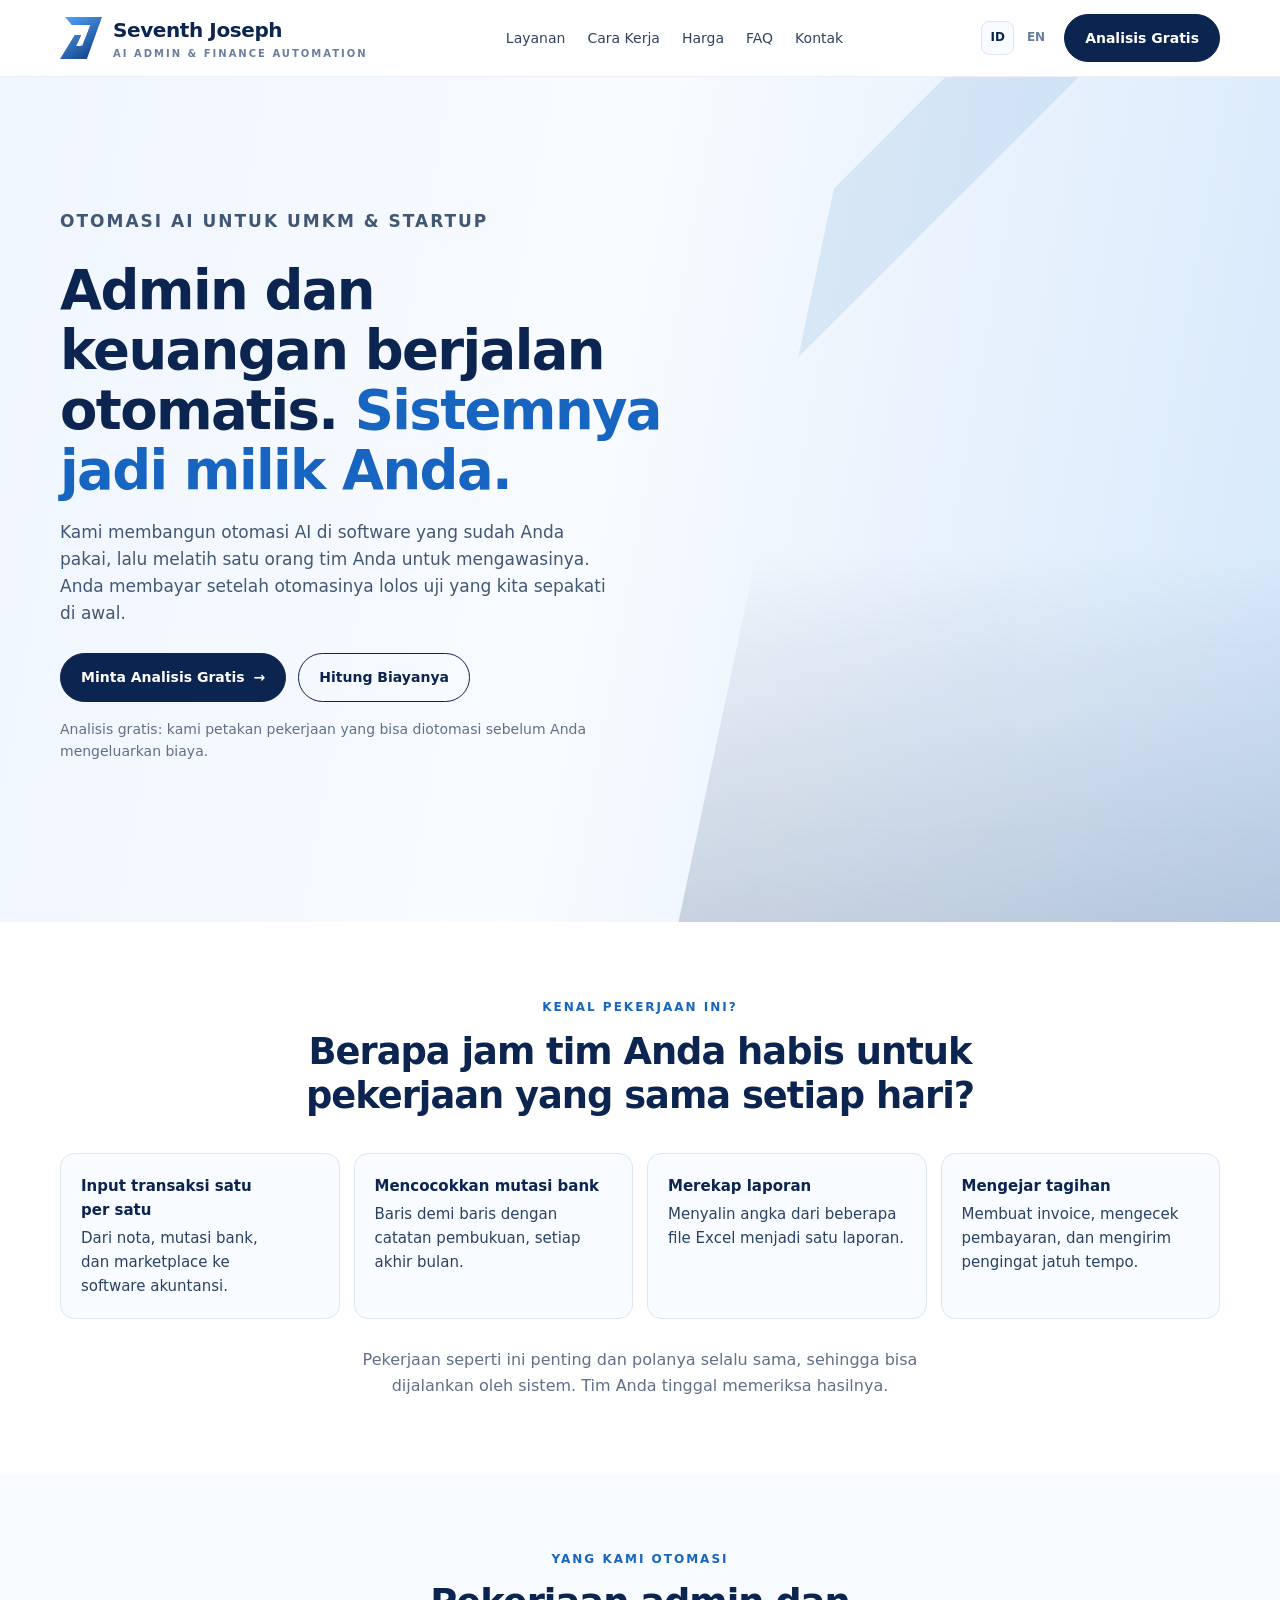
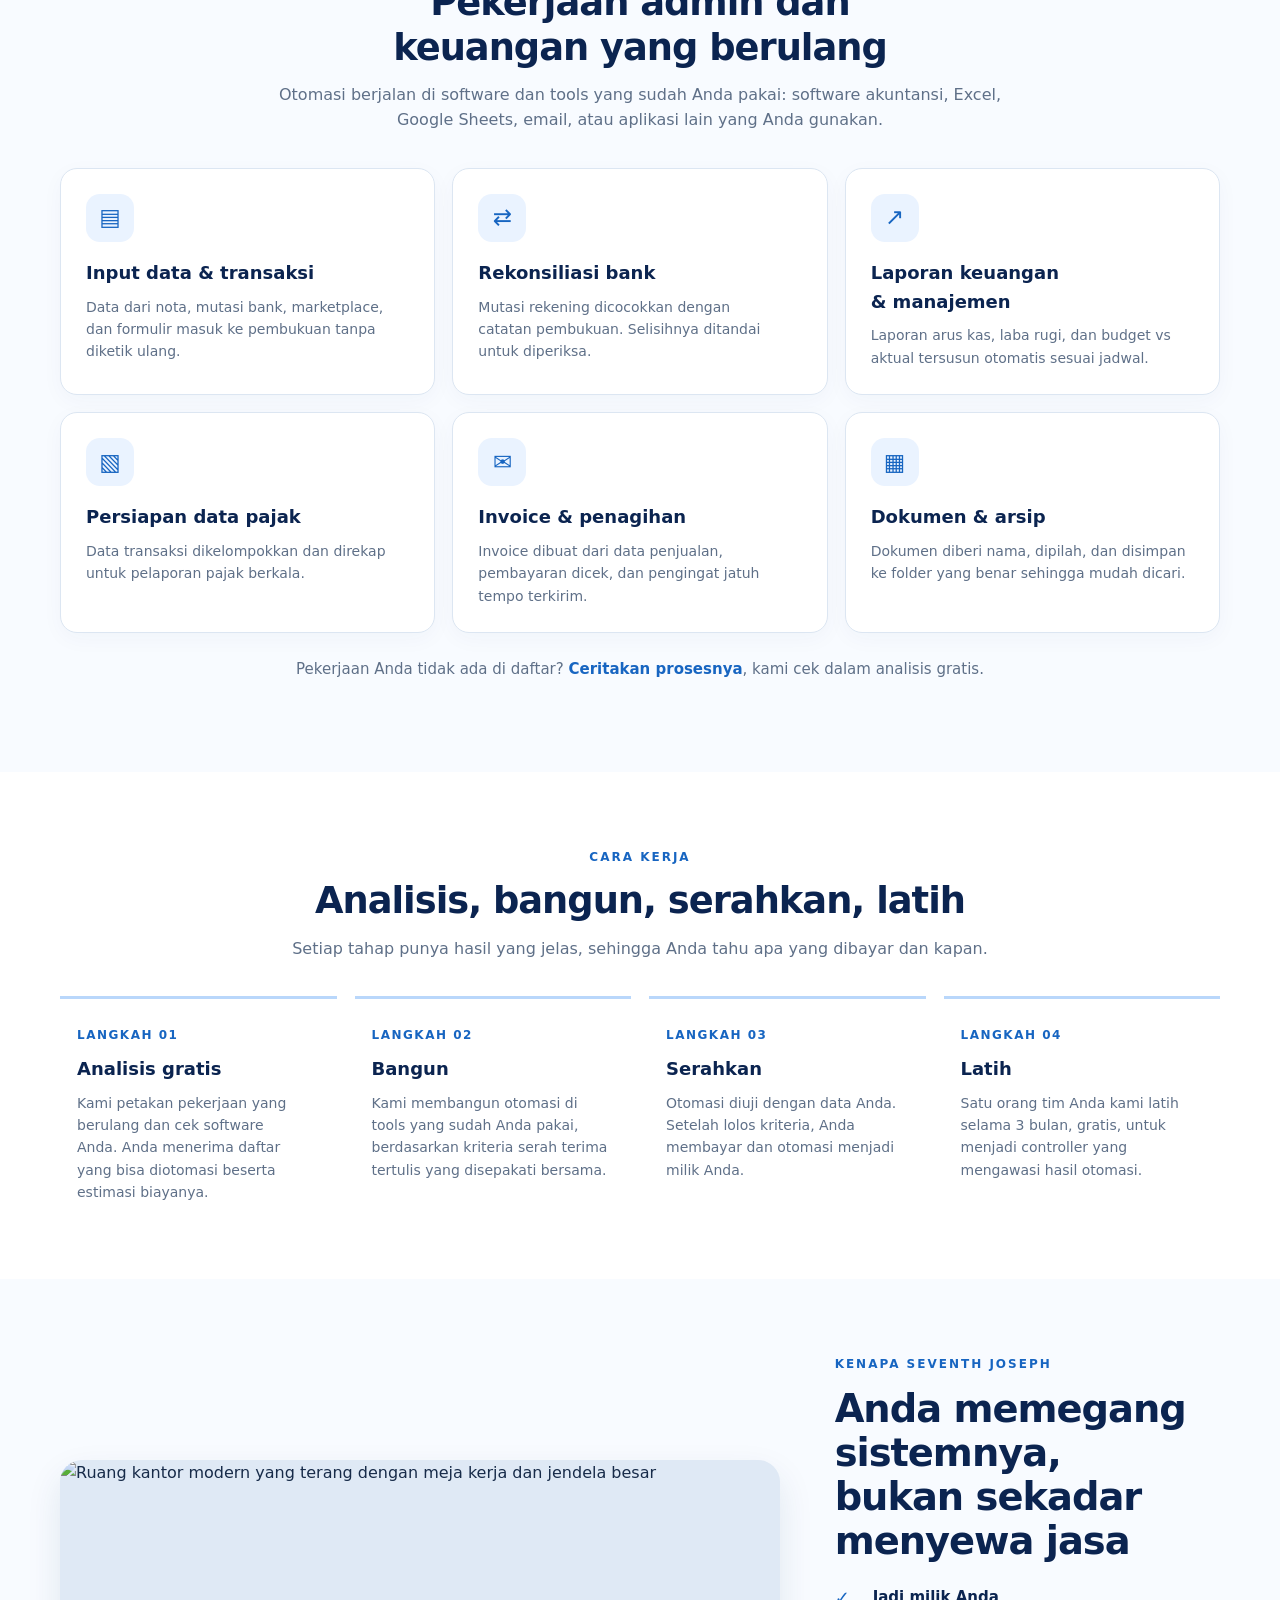
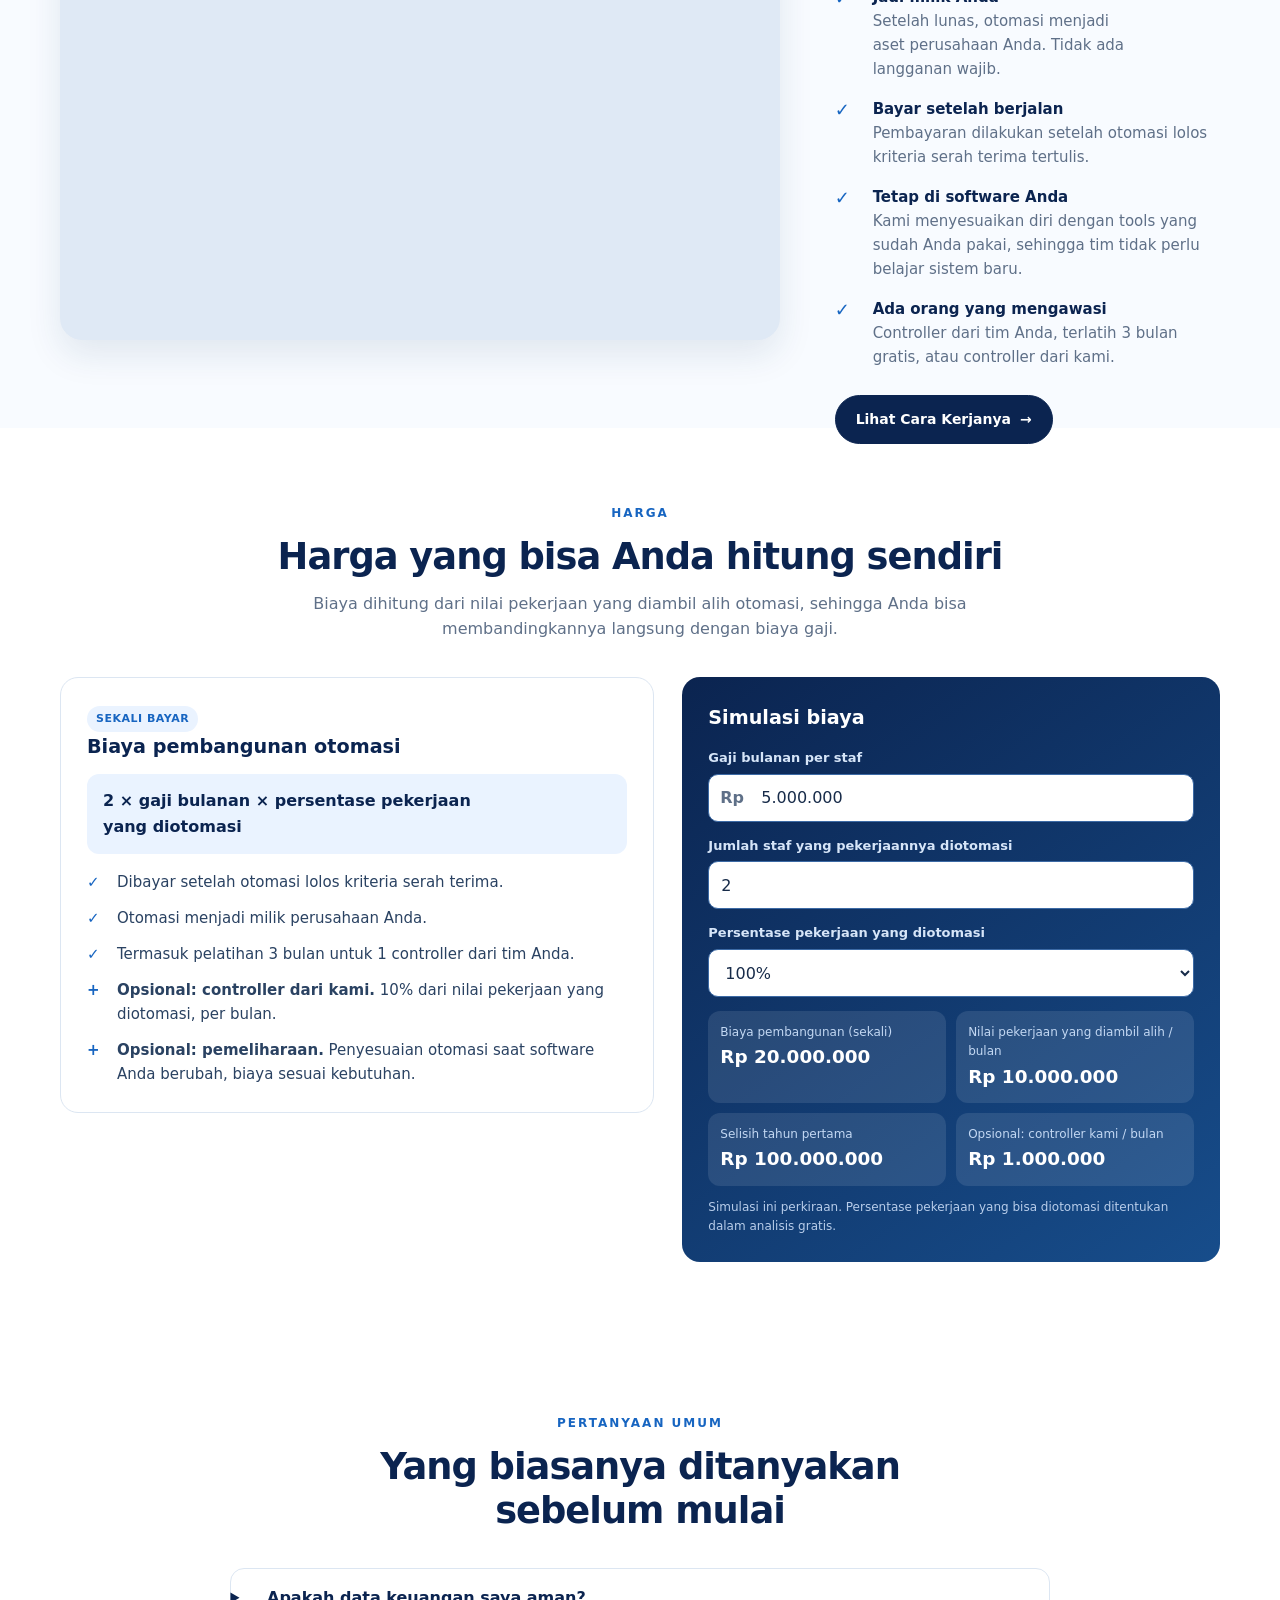
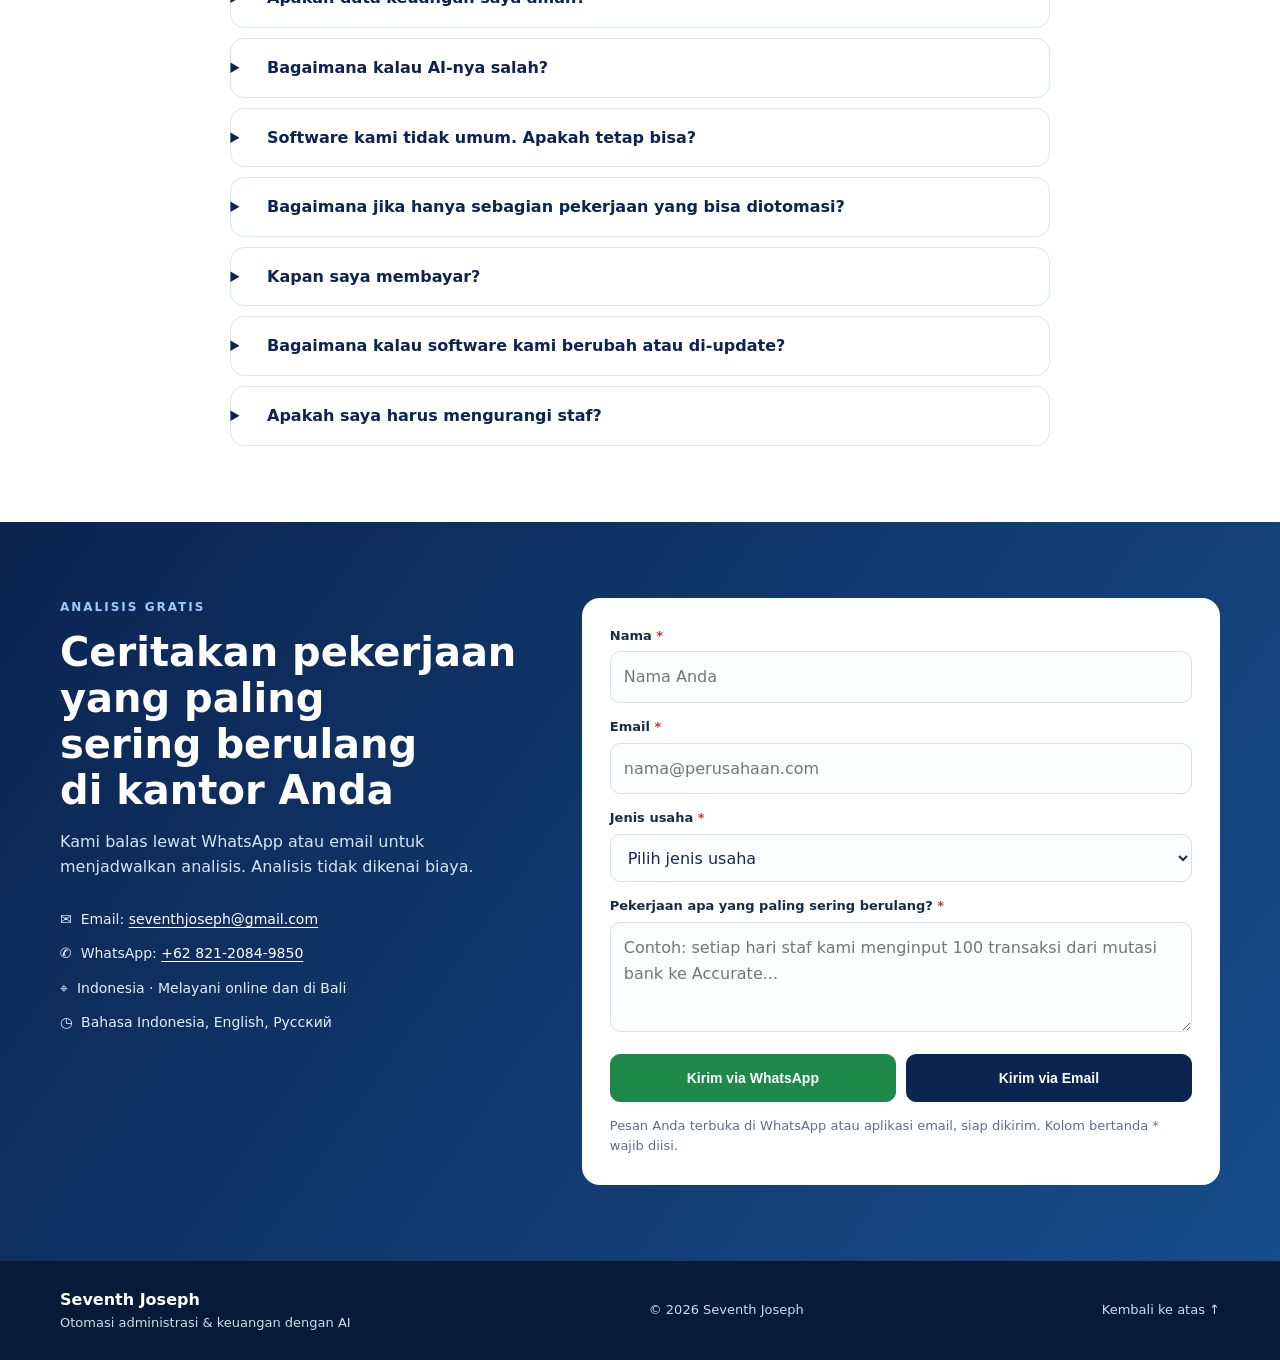
==== commit 9b8d7c48: "Kalkulator: kolom gaji pakai pemisah ribuan (Rp 3.600.000) Co-Authored-By: Claude Opus 5.5 <noreply@" ====
--- a/index.html
+++ b/index.html
@@ -137,7 +137,7 @@
     </div>
     <form class="calc" id="calc" aria-labelledby="calc-title" onsubmit="return false">
       <h3 id="calc-title">Simulasi biaya</h3>
-      <div class="field"><label for="salary">Gaji bulanan per staf (Rp)</label><input id="salary" name="salary" type="number" inputmode="numeric" min="0" step="100000" value="5000000"></div>
+      <div class="field"><label for="salary">Gaji bulanan per staf</label><div class="money"><span aria-hidden="true">Rp</span><input id="salary" name="salary" type="text" inputmode="numeric" autocomplete="off" value="5.000.000"></div></div>
       <div class="field"><label for="staff">Jumlah staf yang pekerjaannya diotomasi</label><input id="staff" name="staff" type="number" inputmode="numeric" min="1" max="50" value="2"></div>
       <div class="field"><label for="share">Persentase pekerjaan yang diotomasi</label><select id="share" name="share"><option value="25">25%</option><option value="50">50%</option><option value="75">75%</option><option value="100" selected>100%</option></select></div>
       <div class="calc-results" aria-live="polite">
--- a/assets/site.css
+++ b/assets/site.css
@@ -103,6 +103,9 @@
   .calc .field{margin-bottom:14px}
   .calc input,.calc select{width:100%;min-block-size:48px;border:1px solid #3c6aa5;border-radius:10px;padding:10px 12px;font:inherit;font-size:max(1rem,1em);background:#fff;color:var(--ink)}
   .calc output{display:block}
+  .money{position:relative}
+  .money span{position:absolute;inset-block:0;inset-inline-start:12px;display:flex;align-items:center;color:#5f7088;font-weight:700;pointer-events:none}
+  .calc .money input{padding-inline-start:52px}
   .calc-results{display:grid;grid-template-columns:1fr 1fr;gap:10px;margin-top:6px}
   .calc-results div{background:rgba(255,255,255,.1);border-radius:12px;padding:12px}
   .calc-results small{display:block;color:#c3d8f3;font-size:.75rem}
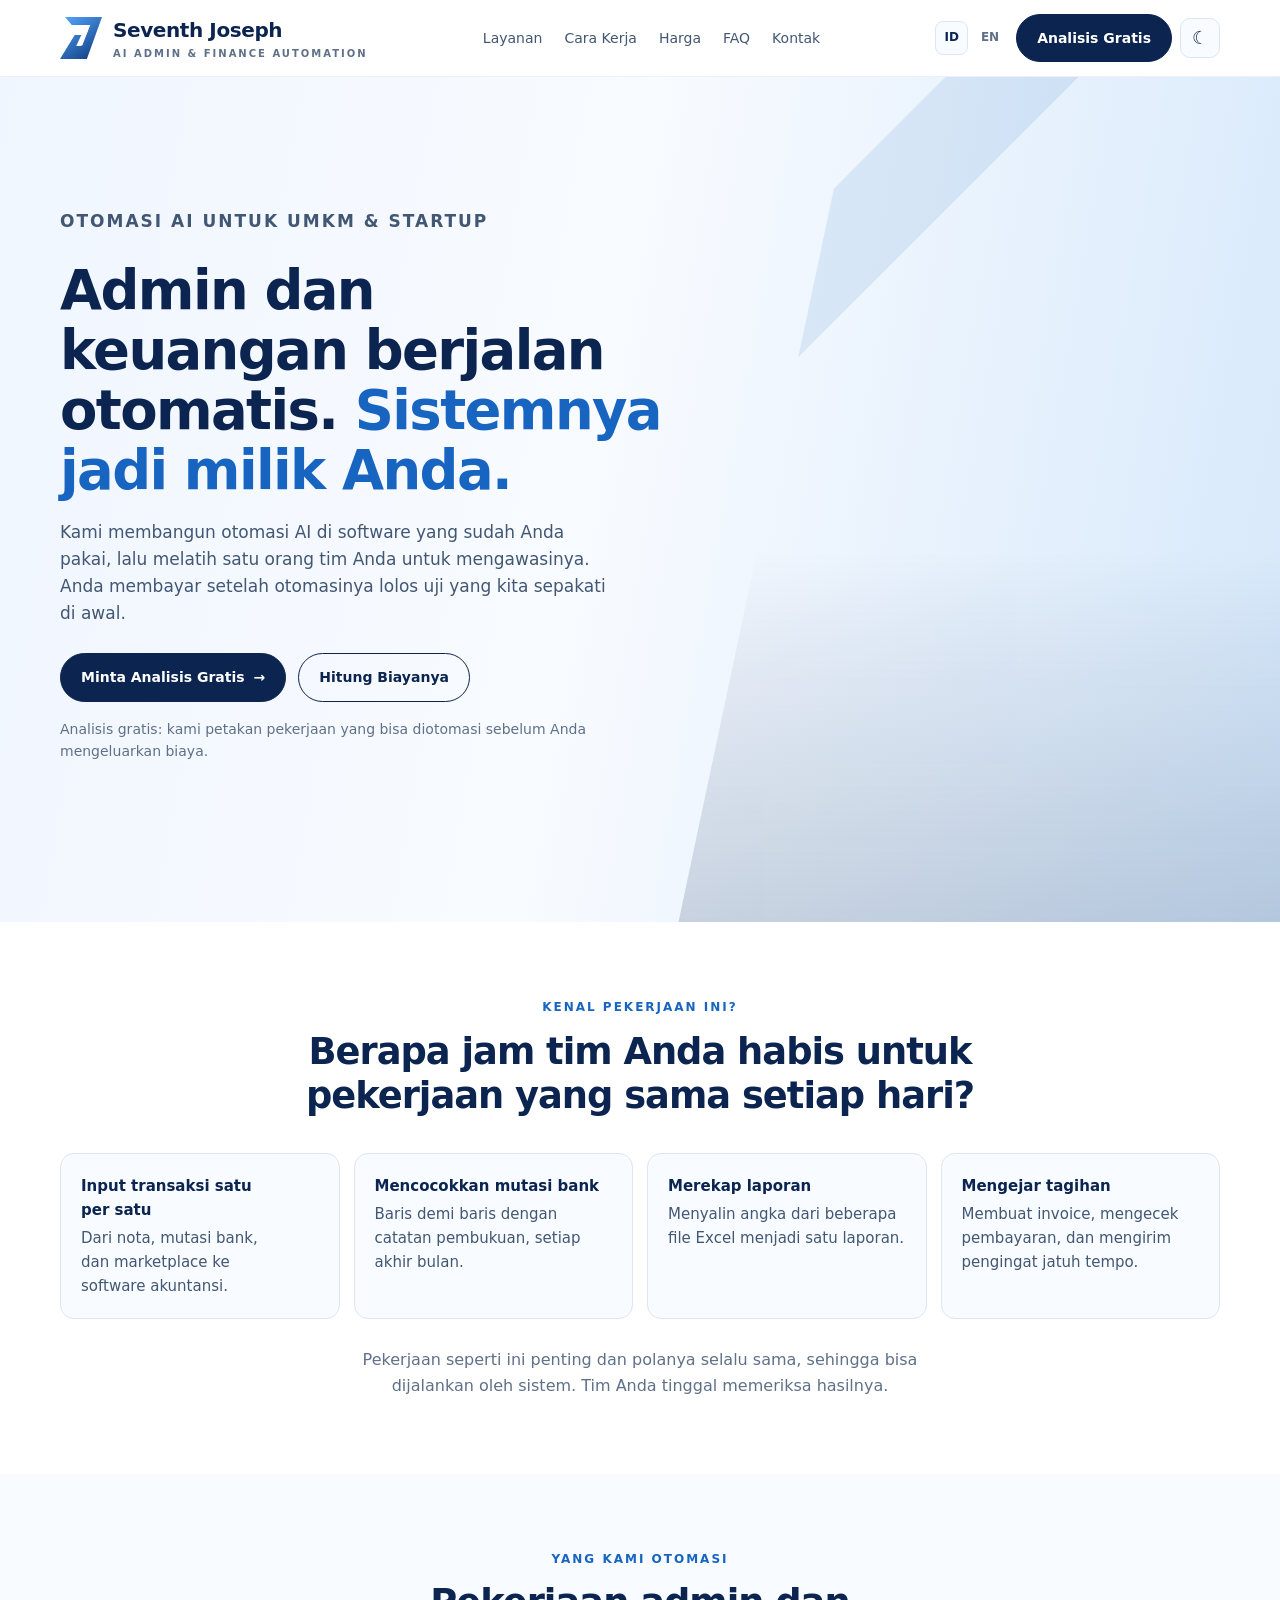
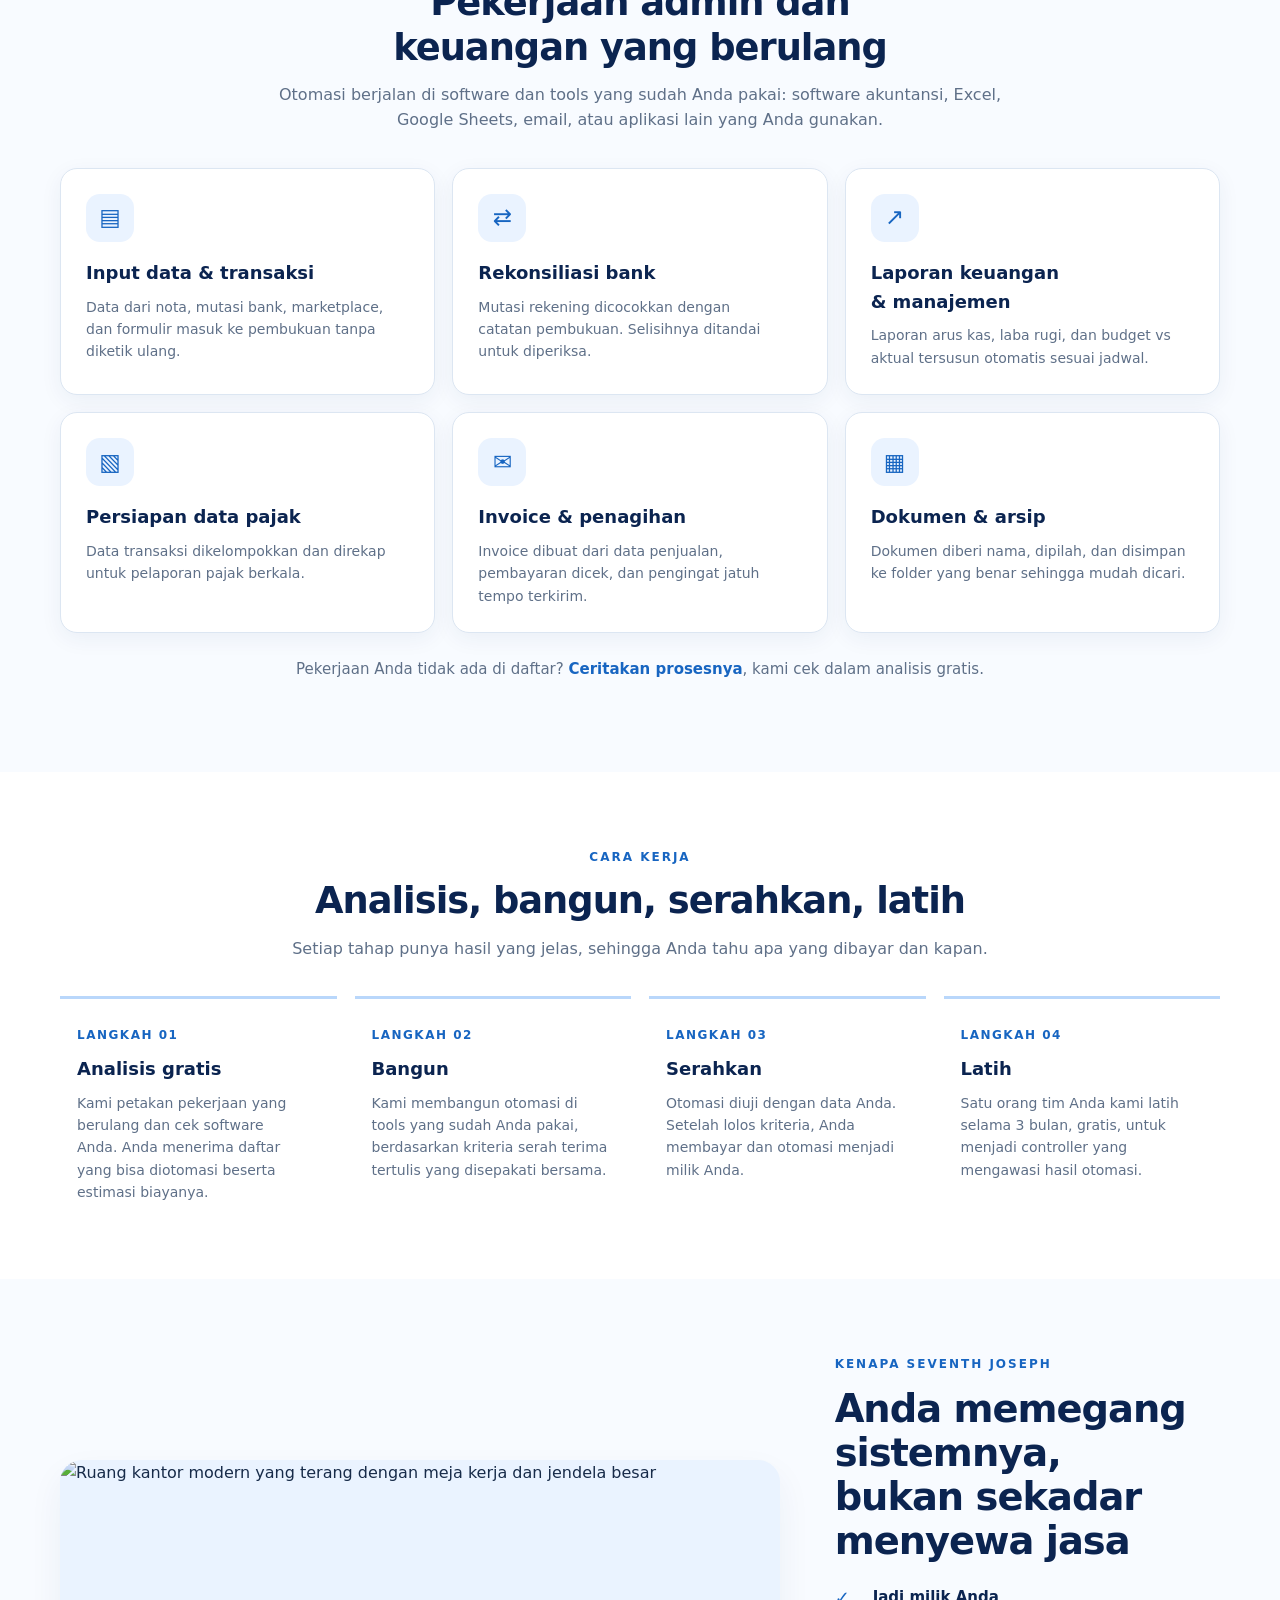
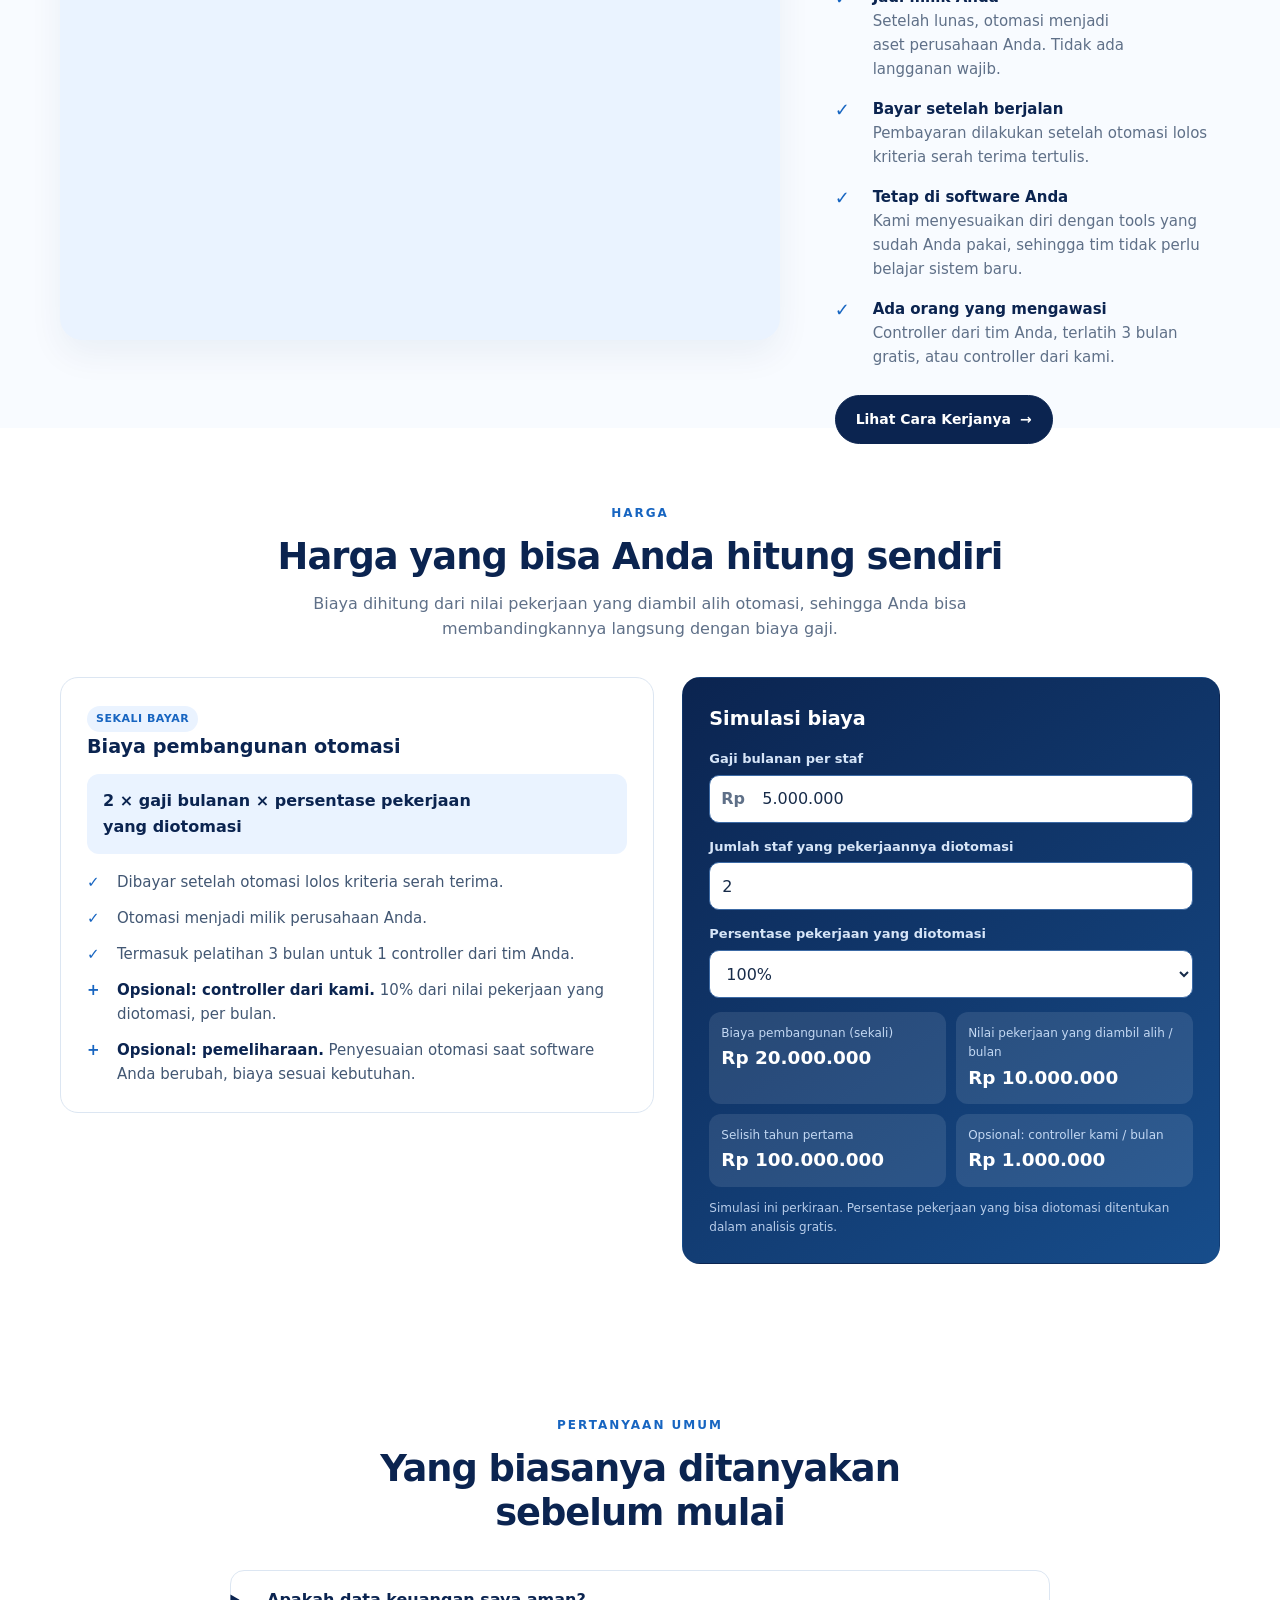
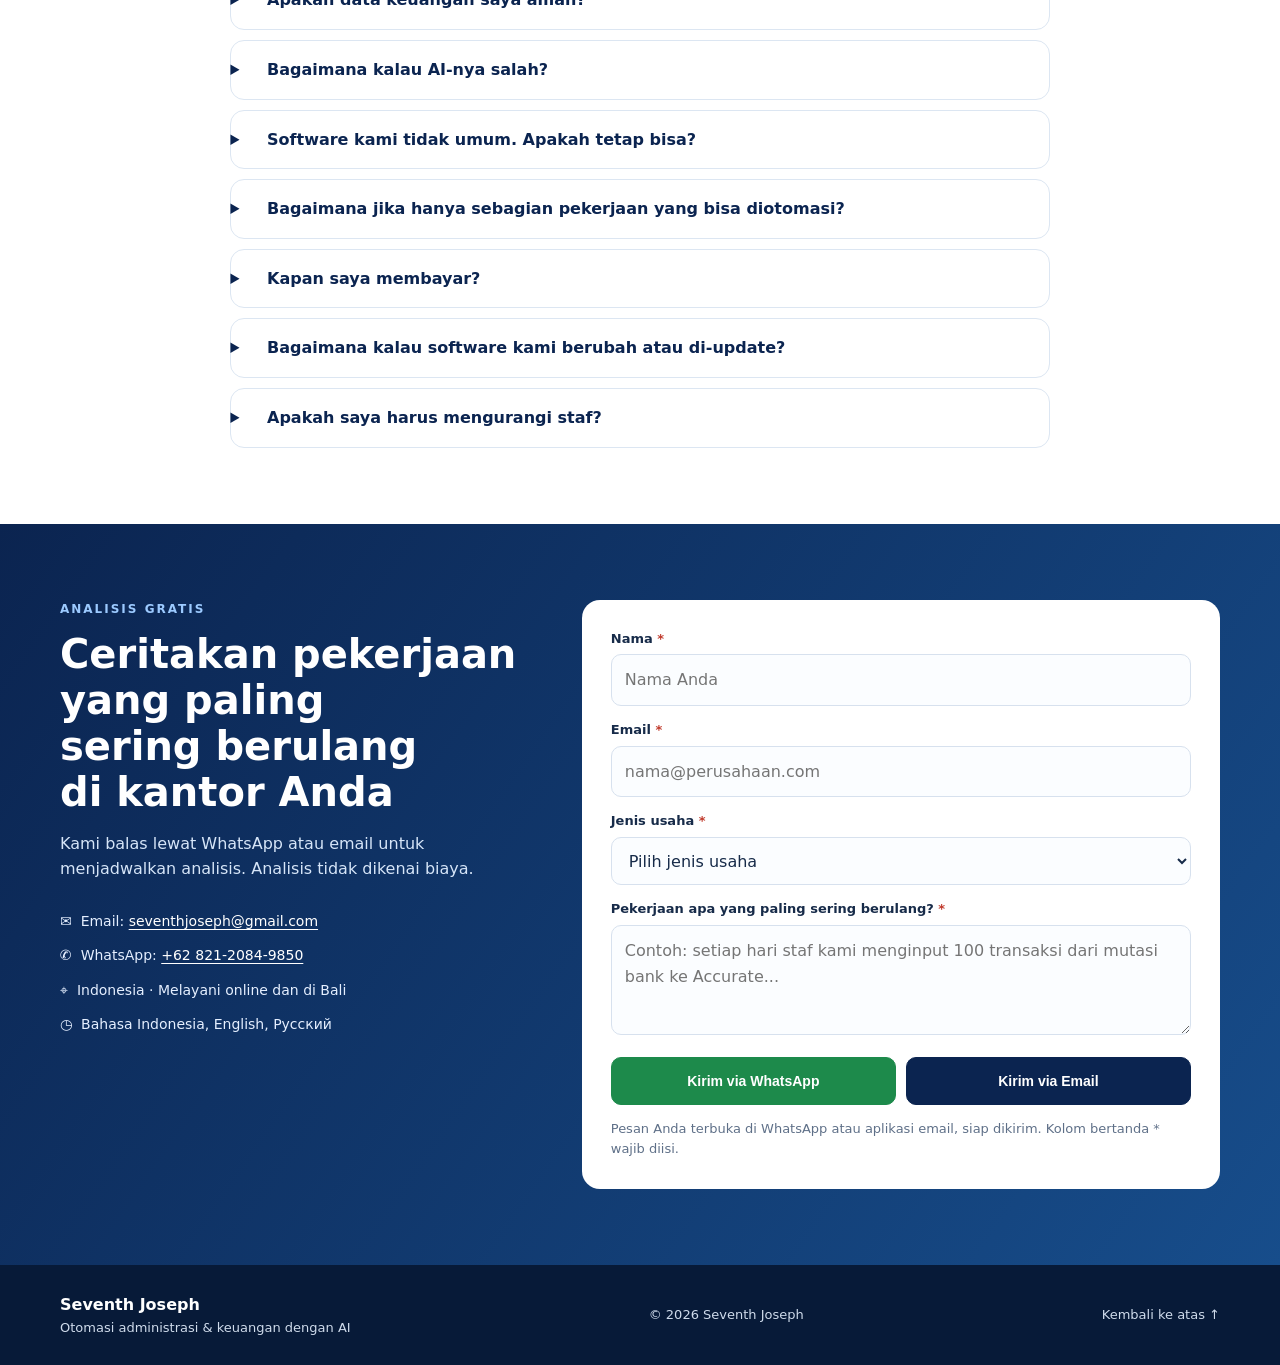
==== commit ff02cea4: "Tambah mode terang/gelap: ikut pengaturan sistem + tombol ganti mode Co-Authored-By: Claude Opus 5.5" ====
--- a/index.html
+++ b/index.html
@@ -10,8 +10,10 @@
 <link rel="alternate" hreflang="id" href="https://seventhjoseph7-blip.github.io/seventh-joseph-website/">
 <link rel="alternate" hreflang="en" href="https://seventhjoseph7-blip.github.io/seventh-joseph-website/en/">
 <link rel="alternate" hreflang="x-default" href="https://seventhjoseph7-blip.github.io/seventh-joseph-website/">
-<meta name="theme-color" content="#0b2450">
-<meta name="color-scheme" content="light">
+<meta name="theme-color" media="(prefers-color-scheme: light)" content="#ffffff">
+<meta name="theme-color" media="(prefers-color-scheme: dark)" content="#0b1220">
+<meta name="color-scheme" content="light dark">
+<script>(function(){var t;try{t=localStorage.getItem("theme")}catch(e){}if(t!=="light"&&t!=="dark"){t=matchMedia("(prefers-color-scheme: dark)").matches?"dark":"light"}document.documentElement.dataset.theme=t})();</script>
 <meta property="og:type" content="website">
 <meta property="og:locale" content="id_ID">
 <meta property="og:url" content="https://seventhjoseph7-blip.github.io/seventh-joseph-website/">
@@ -20,7 +22,7 @@
 <meta property="og:image" content="https://images.unsplash.com/photo-1486406146926-c627a92ad1ab?auto=format&fit=crop&w=1200&h=630&q=80">
 <link rel="preconnect" href="https://images.unsplash.com">
 <link rel="preload" as="image" fetchpriority="high" href="https://images.unsplash.com/photo-1486406146926-c627a92ad1ab?auto=format&fit=crop&w=1400&q=80">
-<link rel="stylesheet" href="assets/site.css">
+<link rel="stylesheet" href="assets/site.css?v=20261127a">
 <script type="application/ld+json">
 {
   "@context": "https://schema.org",
@@ -52,6 +54,7 @@
     <div class="nav-right">
       <div class="lang" aria-label="Bahasa"><a href="./" hreflang="id" lang="id" aria-current="true">ID</a><a href="en/" hreflang="en" lang="en">EN</a></div>
       <a class="btn nav-cta" href="#kontak">Analisis Gratis</a>
+      <button class="theme-toggle" id="themeToggle" type="button" aria-label="Ganti mode terang/gelap" title="Ganti mode terang/gelap"><span class="to-dark" aria-hidden="true">☾</span><span class="to-light" aria-hidden="true">☀</span></button>
       <button class="menu" type="button" popovertarget="navlinks" aria-label="Menu"><span class="i-open" aria-hidden="true">☰</span><span class="i-close" aria-hidden="true">×</span></button>
     </div>
   </div>
@@ -188,6 +191,6 @@
 </section>
 </main>
 <footer><div class="container footer-row"><div><div class="footer-brand">Seventh Joseph</div><div>Otomasi administrasi & keuangan dengan AI</div></div><div>© <span id="year">2026</span> Seventh Joseph</div><div><a href="#home">Kembali ke atas <span aria-hidden="true">↑</span></a></div></div></footer>
-<script src="assets/site.js" defer></script>
+<script src="assets/site.js?v=20261127a" defer></script>
 </body>
 </html>
--- a/assets/site.css
+++ b/assets/site.css
@@ -1,9 +1,42 @@
 @layer base, layout, components, responsive;
 
+/* Theme: follows the visitor's system setting; the header toggle sets data-theme to force one.
+   Every colour below is a light-dark() pair, chosen by the active color-scheme. */
 @layer base {
-  :root{--navy:#0b2450;--blue:#1765c1;--sky:#eaf3ff;--ink:#172b49;--muted:#5f7088;--line:#dce6f2;--bg:#f8fbff;--focus:#56a8ff;--green:#1d8a4b}
+  :root{
+    color-scheme:light dark;
+    --navy:#0b2450;
+    --bg:light-dark(#ffffff,#0b1220);
+    --bg-alt:light-dark(#f8fbff,#0f1a2e);
+    --card:light-dark(#ffffff,#13213a);
+    --ink:light-dark(#172b49,#d8e3f3);
+    --ink-soft:light-dark(#425773,#b4c4da);
+    --heading:light-dark(#0b2450,#f1f6ff);
+    --muted:light-dark(#5f7088,#9fb2cc);
+    --line:light-dark(#dce6f2,#26385c);
+    --blue:light-dark(#1765c1,#74b4ff);
+    --sky:light-dark(#eaf3ff,#17305a);
+    --header-bg:light-dark(rgba(255,255,255,.96),rgba(11,18,32,.92));
+    --header-line:light-dark(#edf1f7,#1c2b47);
+    --btn:light-dark(#0b2450,#2f7de0);
+    --btn-hover:light-dark(#1765c1,#4b93ec);
+    --btn-ghost-text:light-dark(#0b2450,#e6eefb);
+    --input-bg:light-dark(#fbfdff,#0f1a2e);
+    --input-line:light-dark(#d7e1ee,#2c4068);
+    --hero-a:light-dark(#f0f6ff,#0c1a33);
+    --hero-b:light-dark(#f8fbff,#0b1220);
+    --hero-c:light-dark(#d6e8fb,#14294b);
+    --err:light-dark(#c0392b,#ff8a7a);
+    --err-bg:light-dark(#fff7f6,#2a1518);
+    --shadow:light-dark(rgba(20,57,102,.06),rgba(0,0,0,.35));
+    --green:#1d8a4b;
+    --focus:#56a8ff;
+  }
+  :root[data-theme="light"]{color-scheme:light}
+  :root[data-theme="dark"]{color-scheme:dark}
+
   *,*::before,*::after{box-sizing:border-box}
-  body{margin:0;font-family:Inter,ui-sans-serif,system-ui,-apple-system,"Segoe UI",sans-serif;color:var(--ink);background:#fff;line-height:1.6}
+  body{margin:0;font-family:Inter,ui-sans-serif,system-ui,-apple-system,"Segoe UI",sans-serif;color:var(--ink);background:var(--bg);line-height:1.6}
   a{color:inherit;text-decoration:none}
   img{max-width:100%;display:block}
   h1,h2,h3{text-wrap:balance}
@@ -16,95 +49,103 @@
 
 @layer layout {
   .container{width:min(1160px,92%);margin-inline:auto}
-  header{position:sticky;top:0;z-index:20;background:rgba(255,255,255,.96);backdrop-filter:blur(12px);border-bottom:1px solid #edf1f7}
+  header{position:sticky;top:0;z-index:20;background:var(--header-bg);backdrop-filter:blur(12px);border-bottom:1px solid var(--header-line)}
   .nav{min-block-size:76px;display:flex;align-items:center;justify-content:space-between;gap:20px}
   section{padding-block:76px;scroll-margin-top:76px}
   .section-head{text-align:center;max-width:740px;margin:0 auto 35px}
-  .section-head h2{font-size:clamp(1.7rem,1.2rem + 1.6vw,2.3rem);letter-spacing:-1px;line-height:1.2;color:var(--navy);margin:0 0 12px}
+  .section-head h2{font-size:clamp(1.7rem,1.2rem + 1.6vw,2.3rem);letter-spacing:-1px;line-height:1.2;color:var(--heading);margin:0 0 12px}
   .section-head p{margin:0;color:var(--muted)}
 }
 
 @layer components {
-  .brand{display:flex;align-items:center;gap:11px;font-weight:800;color:var(--navy);letter-spacing:-.4px;font-size:1.25rem}
+  .brand{display:flex;align-items:center;gap:11px;font-weight:800;color:var(--heading);letter-spacing:-.4px;font-size:1.25rem}
   .logo{width:42px;height:42px;display:grid;place-items:center;background:linear-gradient(145deg,#56a8ff,#0b3678);color:#fff;font-size:25px;font-weight:900;clip-path:polygon(12% 0,100% 0,64% 100%,0 100%,35% 43%,55% 43%,42% 68%,53% 68%,72% 19%,28% 19%)}
-  .brand small{display:block;font-size:.625rem;letter-spacing:2px;color:#68809e;font-weight:700}
-
-  .navlinks{display:block;position:static;inset:auto;margin:0;padding:0;border:0;background:none;overflow:visible;color:#30435f;font-size:.875rem;width:auto;height:auto}
+  .brand small{display:block;font-size:.625rem;letter-spacing:2px;color:var(--muted);font-weight:700}
+
+  .navlinks{display:block;position:static;inset:auto;margin:0;padding:0;border:0;background:none;overflow:visible;color:var(--ink-soft);font-size:.875rem;width:auto;height:auto}
   .navlinks ul{display:flex;gap:22px;align-items:center}
   .navlinks a{display:inline-block;padding-block:6px;white-space:nowrap}
   .navlinks a:hover{color:var(--blue)}
-  .nav-right{display:flex;align-items:center;gap:10px}
+  .nav-right{display:flex;align-items:center;gap:8px}
   .lang{display:flex;gap:4px;font-size:.75rem;font-weight:800}
-  .lang a{padding:6px 8px;border-radius:8px;color:#68809e;border:1px solid transparent}
-  .lang a[aria-current="true"]{color:var(--navy);border-color:var(--line);background:var(--bg)}
-  .menu{display:none;background:none;border:0;font-size:25px;color:var(--navy);min-inline-size:48px;min-block-size:48px;cursor:pointer}
+  .lang a{padding:6px 8px;border-radius:8px;color:var(--muted);border:1px solid transparent}
+  .lang a[aria-current="true"]{color:var(--heading);border-color:var(--line);background:var(--bg-alt)}
+  .theme-toggle{display:inline-grid;place-items:center;min-inline-size:40px;min-block-size:40px;border-radius:10px;border:1px solid var(--line);background:var(--bg-alt);color:var(--heading);font-size:18px;cursor:pointer}
+  .theme-toggle:hover{border-color:var(--blue)}
+  .theme-toggle .to-light{display:none}
+  :root[data-theme="dark"] .theme-toggle .to-dark{display:none}
+  :root[data-theme="dark"] .theme-toggle .to-light{display:inline}
+  .menu{display:none;background:none;border:0;font-size:25px;color:var(--heading);min-inline-size:48px;min-block-size:48px;cursor:pointer}
   .menu .i-close{display:none}
   header:has(.navlinks:popover-open) .menu .i-open{display:none}
   header:has(.navlinks:popover-open) .menu .i-close{display:inline}
 
-  .btn{display:inline-flex;align-items:center;justify-content:center;gap:9px;padding:12px 20px;min-block-size:48px;border-radius:999px;background:var(--navy);color:#fff;font-weight:700;border:1px solid var(--navy);font-size:.875rem;cursor:pointer;white-space:nowrap;transition:background-color .2s,border-color .2s,transform .2s}
-  .btn:hover{background:var(--blue);border-color:var(--blue)}
-  .btn.secondary{background:transparent;color:var(--navy)}
+  .btn{display:inline-flex;align-items:center;justify-content:center;gap:9px;padding:12px 20px;min-block-size:48px;border-radius:999px;background:var(--btn);color:#fff;font-weight:700;border:1px solid var(--btn);font-size:.875rem;cursor:pointer;white-space:nowrap;transition:background-color .2s,border-color .2s,transform .2s}
+  .btn:hover{background:var(--btn-hover);border-color:var(--btn-hover)}
+  .btn.secondary{background:transparent;color:var(--btn-ghost-text);border-color:var(--btn-ghost-text)}
   .btn.secondary:hover{background:var(--sky)}
   @media (prefers-reduced-motion:no-preference){.btn:hover{transform:translateY(-1px)}}
 
-  .hero{position:relative;overflow:hidden;background:linear-gradient(100deg,#f0f6ff 0%,#f8fbff 46%,#d6e8fb 100%);min-height:470px;display:flex;align-items:center}
+  .hero{position:relative;overflow:hidden;background:linear-gradient(100deg,var(--hero-a) 0%,var(--hero-b) 46%,var(--hero-c) 100%);min-height:470px;display:flex;align-items:center}
   .hero::after{content:"";position:absolute;right:-3%;top:0;width:50%;height:100%;background:linear-gradient(135deg,transparent 0 18%,rgba(41,112,191,.12) 18% 27%,transparent 27%),linear-gradient(0deg,rgba(8,35,78,.18),transparent 45%),url('https://images.unsplash.com/photo-1486406146926-c627a92ad1ab?auto=format&fit=crop&w=1400&q=80') center/cover;clip-path:polygon(28% 0,100% 0,100% 100%,0 100%);opacity:.94}
+  :root[data-theme="dark"] .hero::after{opacity:.7}
   .hero .container{position:relative;z-index:1;padding-block:55px 58px}
   .eyebrow{text-transform:uppercase;letter-spacing:2px;font-size:.75rem;font-weight:800;color:var(--blue);margin:0 0 12px}
-  .hero h1{font-size:clamp(2.1rem,1.3rem + 2.8vw,3.4rem);line-height:1.1;letter-spacing:-1.6px;max-width:640px;margin:0 0 18px;color:var(--navy)}
+  .hero h1{font-size:clamp(2.1rem,1.3rem + 2.8vw,3.4rem);line-height:1.1;letter-spacing:-1.6px;max-width:640px;margin:0 0 18px;color:var(--heading)}
   .hero h1 span{color:var(--blue)}
-  .hero p{font-size:1.0625rem;max-width:560px;color:#425773;margin:0 0 26px}
+  .hero p{font-size:1.0625rem;max-width:560px;color:var(--ink-soft);margin:0 0 26px}
   .actions{display:flex;gap:12px;flex-wrap:wrap}
-  .hero-note{margin-top:16px !important;font-size:.875rem !important;color:#5f7088 !important}
-
-  .pain{background:#fff}
+  .hero .hero-note{margin-top:16px;font-size:.875rem;color:var(--muted)}
+
+  .pain{background:var(--bg)}
   .pain-grid{display:grid;grid-template-columns:repeat(4,1fr);gap:14px}
-  .pain-grid li{padding:20px;border-radius:14px;background:var(--bg);border:1px solid var(--line);font-size:.9375rem;color:#2a4262}
-  .pain-grid li strong{display:block;color:var(--navy);margin-bottom:4px}
+  .pain-grid li{padding:20px;border-radius:14px;background:var(--bg-alt);border:1px solid var(--line);font-size:.9375rem;color:var(--ink-soft)}
+  .pain-grid li strong{display:block;color:var(--heading);margin-bottom:4px}
   .pain-close{text-align:center;margin:28px auto 0;max-width:640px;color:var(--muted)}
 
-  .services{background:var(--bg)}
+  .services{background:var(--bg-alt)}
   .grid{display:grid;grid-template-columns:repeat(3,1fr);gap:17px}
-  .service{padding:25px;border:1px solid var(--line);border-radius:17px;background:#fff;box-shadow:0 6px 22px rgba(20,57,102,.035);block-size:100%}
+  .service{padding:25px;border:1px solid var(--line);border-radius:17px;background:var(--card);box-shadow:0 6px 22px var(--shadow);block-size:100%}
   .icon{width:48px;height:48px;border-radius:14px;background:var(--sky);color:var(--blue);display:grid;place-items:center;font-size:23px;margin-bottom:17px}
-  .service h3{margin:0 0 8px;color:var(--navy);font-size:1.125rem}
+  .service h3{margin:0 0 8px;color:var(--heading);font-size:1.125rem}
   .service p{margin:0;color:var(--muted);font-size:.875rem}
   .services-note{text-align:center;margin-top:24px;color:var(--muted);font-size:.9375rem}
   .services-note a{color:var(--blue);font-weight:700}
 
+  .process{background:var(--bg)}
   .steps{display:grid;grid-template-columns:repeat(4,1fr);gap:18px}
-  .step{border-top:3px solid #b9d7fb;padding:22px 17px 0}
+  .step{border-top:3px solid light-dark(#b9d7fb,#2c5a96);padding:22px 17px 0}
   .number{font-size:.75rem;font-weight:900;color:var(--blue);letter-spacing:1.5px}
-  .step h3{margin:8px 0;color:var(--navy);font-size:1.125rem}
+  .step h3{margin:8px 0;color:var(--heading);font-size:1.125rem}
   .step p{font-size:.875rem;color:var(--muted);margin:0}
 
-  .why{background:var(--bg)}
+  .why{background:var(--bg-alt)}
   .why-layout{display:grid;grid-template-columns:1fr 1fr;gap:55px;align-items:center}
-  .photo{width:100%;height:100%;min-height:360px;max-height:480px;object-fit:cover;border-radius:22px;box-shadow:0 15px 35px rgba(22,56,99,.1);background:#dfe9f5}
-  .why h2{font-size:clamp(1.8rem,1.3rem + 1.6vw,2.4rem);line-height:1.15;letter-spacing:-1px;color:var(--navy);margin:0 0 15px}
+  .photo{width:100%;height:100%;min-height:360px;max-height:480px;object-fit:cover;border-radius:22px;box-shadow:0 15px 35px var(--shadow);background:var(--sky)}
+  .why h2{font-size:clamp(1.8rem,1.3rem + 1.6vw,2.4rem);line-height:1.15;letter-spacing:-1px;color:var(--heading);margin:0 0 15px}
   .why-list{display:grid;gap:16px;margin:22px 0 26px}
   .why-list li{display:grid;grid-template-columns:28px 1fr;gap:10px;font-size:.9375rem;color:var(--muted)}
   .why-list li span{color:var(--blue);font-weight:900;font-size:18px;line-height:1.4}
-  .why-list strong{color:var(--navy);display:block}
-
-  .pricing{background:#fff}
+  .why-list strong{color:var(--heading);display:block}
+
+  .pricing{background:var(--bg)}
   .price-layout{display:grid;grid-template-columns:1.05fr .95fr;gap:28px;align-items:start}
-  .price-card{border:1px solid var(--line);border-radius:18px;padding:26px;background:#fff}
-  .price-card h3{margin:0 0 6px;color:var(--navy);font-size:1.2rem}
-  .formula{margin:12px 0 16px;padding:14px 16px;border-radius:12px;background:var(--sky);color:var(--navy);font-weight:800}
-  .price-list{display:grid;gap:12px;font-size:.9375rem;color:#2a4262}
+  .price-card{border:1px solid var(--line);border-radius:18px;padding:26px;background:var(--card)}
+  .price-card h3{margin:0 0 6px;color:var(--heading);font-size:1.2rem}
+  .formula{margin:12px 0 16px;padding:14px 16px;border-radius:12px;background:var(--sky);color:var(--heading);font-weight:800}
+  .price-list{display:grid;gap:12px;font-size:.9375rem;color:var(--ink-soft)}
   .price-list li{display:grid;grid-template-columns:22px 1fr;gap:8px}
   .price-list li span{color:var(--blue);font-weight:900}
+  .price-list strong{color:var(--heading)}
   .tag{display:inline-block;padding:4px 9px;border-radius:999px;background:var(--sky);color:var(--blue);font-size:.6875rem;font-weight:800;text-transform:uppercase;letter-spacing:.5px}
-  .calc{border-radius:18px;padding:26px;background:linear-gradient(145deg,#0b2450,#174d8b);color:#fff}
+  .calc{border-radius:18px;padding:26px;background:linear-gradient(145deg,#0b2450,#174d8b);color:#fff;border:1px solid light-dark(transparent,#26406a)}
   .calc h3{margin:0 0 14px;font-size:1.2rem}
   .calc label{display:block;font-size:.8125rem;font-weight:800;margin:0 0 5px;color:#d6e5f8}
   .calc .field{margin-bottom:14px}
-  .calc input,.calc select{width:100%;min-block-size:48px;border:1px solid #3c6aa5;border-radius:10px;padding:10px 12px;font:inherit;font-size:max(1rem,1em);background:#fff;color:var(--ink)}
+  .calc input,.calc select{width:100%;min-block-size:48px;border:1px solid #3c6aa5;border-radius:10px;padding:10px 12px;font:inherit;font-size:max(1rem,1em);background:light-dark(#fff,#0b1730);color:light-dark(#172b49,#eef4fd)}
   .calc output{display:block}
   .money{position:relative}
-  .money span{position:absolute;inset-block:0;inset-inline-start:12px;display:flex;align-items:center;color:#5f7088;font-weight:700;pointer-events:none}
+  .money span{position:absolute;inset-block:0;inset-inline-start:12px;display:flex;align-items:center;color:light-dark(#5f7088,#9fb2cc);font-weight:700;pointer-events:none}
   .calc .money input{padding-inline-start:52px}
   .calc-results{display:grid;grid-template-columns:1fr 1fr;gap:10px;margin-top:6px}
   .calc-results div{background:rgba(255,255,255,.1);border-radius:12px;padding:12px}
@@ -114,38 +155,38 @@
 
   .foreign{background:var(--sky)}
   .foreign-box{display:grid;grid-template-columns:1.2fr .8fr;gap:30px;align-items:center}
-  .foreign h2{color:var(--navy);margin:0 0 12px;font-size:clamp(1.6rem,1.2rem + 1.4vw,2.2rem);line-height:1.2}
-  .foreign p{color:#2a4262}
-
-  .faq{background:#fff}
+  .foreign h2{color:var(--heading);margin:0 0 12px;font-size:clamp(1.6rem,1.2rem + 1.4vw,2.2rem);line-height:1.2}
+  .foreign p{color:var(--ink-soft)}
+
+  .faq{background:var(--bg)}
   .faq-list{max-width:820px;margin-inline:auto;display:grid;gap:10px}
-  .faq details{border:1px solid var(--line);border-radius:14px;background:#fff}
-  .faq summary{cursor:pointer;padding:16px 18px;font-weight:800;color:var(--navy);list-style-position:outside;margin-inline-start:18px}
+  .faq details{border:1px solid var(--line);border-radius:14px;background:var(--card)}
+  .faq summary{cursor:pointer;padding:16px 18px;font-weight:800;color:var(--heading);list-style-position:outside;margin-inline-start:18px}
   .faq details p{margin:0;padding:0 18px 16px 36px;color:var(--muted)}
-  .faq details[open]{border-color:#b9d5f7;background:var(--bg)}
-
-  .contact{background:linear-gradient(125deg,#0b2450,#174d8b);color:#fff}
+  .faq details[open]{border-color:light-dark(#b9d5f7,#2f5a92);background:var(--bg-alt)}
+
+  .contact{background:linear-gradient(125deg,light-dark(#0b2450,#081630),light-dark(#174d8b,#123a6b));color:#fff}
   .contact-layout{display:grid;grid-template-columns:.85fr 1.15fr;gap:50px;align-items:start}
   .contact h2{font-size:clamp(1.9rem,1.3rem + 1.6vw,2.5rem);line-height:1.15;margin:0 0 15px}
   .contact p{color:#d6e5f8}
   .contact-details{margin-top:28px;display:grid;gap:12px;color:#e5efff;font-size:.875rem;font-style:normal}
   .contact-details a{color:#fff;text-decoration:underline;text-underline-offset:3px}
 
-  .form{background:#fff;color:var(--ink);padding:28px;border-radius:18px;display:grid;gap:14px}
+  .form{background:var(--card);color:var(--ink);padding:28px;border-radius:18px;display:grid;gap:14px;border:1px solid light-dark(transparent,#26406a)}
   .form label{display:block;font-size:.8125rem;font-weight:800;margin-bottom:5px}
-  .form label .req{color:#c0392b}
-  .form input,.form select,.form textarea{width:100%;min-block-size:48px;border:1px solid #d7e1ee;border-radius:10px;padding:12px 13px;font:inherit;font-size:max(1rem,1em);background:#fbfdff;color:var(--ink)}
+  .form label .req{color:var(--err)}
+  .form input,.form select,.form textarea{width:100%;min-block-size:48px;border:1px solid var(--input-line);border-radius:10px;padding:12px 13px;font:inherit;font-size:max(1rem,1em);background:var(--input-bg);color:var(--ink)}
   .form textarea{min-height:110px;resize:vertical}
-  .form :is(input,select,textarea):user-invalid{border-color:#c0392b;background:#fff7f6}
-  .form .err{display:none;margin:5px 0 0;font-size:.8125rem;color:#c0392b}
+  .form :is(input,select,textarea):user-invalid{border-color:var(--err);background:var(--err-bg)}
+  .form .err{display:none;margin:5px 0 0;font-size:.8125rem;color:var(--err)}
   .form :is(input,select,textarea):user-invalid + .err{display:block}
   .form .btn{width:100%;border-radius:10px}
   .send-row{display:grid;grid-template-columns:1fr 1fr;gap:10px}
   .form .btn.wa{background:var(--green);border-color:var(--green)}
   .form .btn.wa:hover{background:#166f3c;border-color:#166f3c}
-  .form .form-note{color:#5d6f88;font-size:.8125rem;margin:0}
-
-  footer{background:#071a38;color:#cfdbeb;padding-block:26px;font-size:.8125rem}
+  .form .form-note{color:var(--muted);font-size:.8125rem;margin:0}
+
+  footer{background:light-dark(#071a38,#060d1a);color:#cfdbeb;padding-block:26px;font-size:.8125rem;border-top:1px solid light-dark(transparent,#1c2b47)}
   .footer-row{display:flex;align-items:center;justify-content:space-between;gap:20px;flex-wrap:wrap}
   .footer-brand{font-weight:800;color:#fff;font-size:1rem}
 }
@@ -157,6 +198,7 @@
   }
   @media (max-width:900px){
     .hero::after{width:58%;opacity:.28}
+    :root[data-theme="dark"] .hero::after{opacity:.22}
     .grid,.pain-grid{grid-template-columns:repeat(2,1fr)}
     .why-layout,.contact-layout,.price-layout,.foreign-box{grid-template-columns:1fr;gap:30px}
     .photo{min-height:260px;max-height:320px}
@@ -166,7 +208,7 @@
     .nav{min-block-size:68px}
     .menu{display:inline-grid;place-items:center}
     .navlinks:not(:popover-open){display:none}
-    .navlinks:popover-open{position:fixed;inset:68px 0 auto 0;width:100%;background:#fff;border-bottom:1px solid var(--line);padding:10px 4% 18px;box-shadow:0 18px 30px rgba(11,36,80,.12)}
+    .navlinks:popover-open{position:fixed;inset:68px 0 auto 0;width:100%;background:var(--bg);border-bottom:1px solid var(--line);padding:10px 4% 18px;box-shadow:0 18px 30px var(--shadow)}
     .navlinks ul{flex-direction:column;align-items:stretch;gap:0}
     .navlinks a{display:block;padding-block:12px;font-size:1rem}
     .brand{font-size:1.0625rem}
@@ -174,6 +216,7 @@
   }
   @media (max-width:650px){
     .hero::after{width:100%;opacity:.16;clip-path:none}
+    :root[data-theme="dark"] .hero::after{opacity:.12}
     .hero .container{padding-block:45px 48px}
     .hero p{font-size:.9375rem}
     .hero .btn{width:100%}
@@ -185,4 +228,5 @@
     .footer-row{align-items:flex-start;flex-direction:column}
   }
   @media (max-width:500px){.send-row,.calc-results{grid-template-columns:1fr}}
-}
+  @media (max-width:400px){.nav-right{gap:4px}.lang a{padding:6px 6px}}
+}
